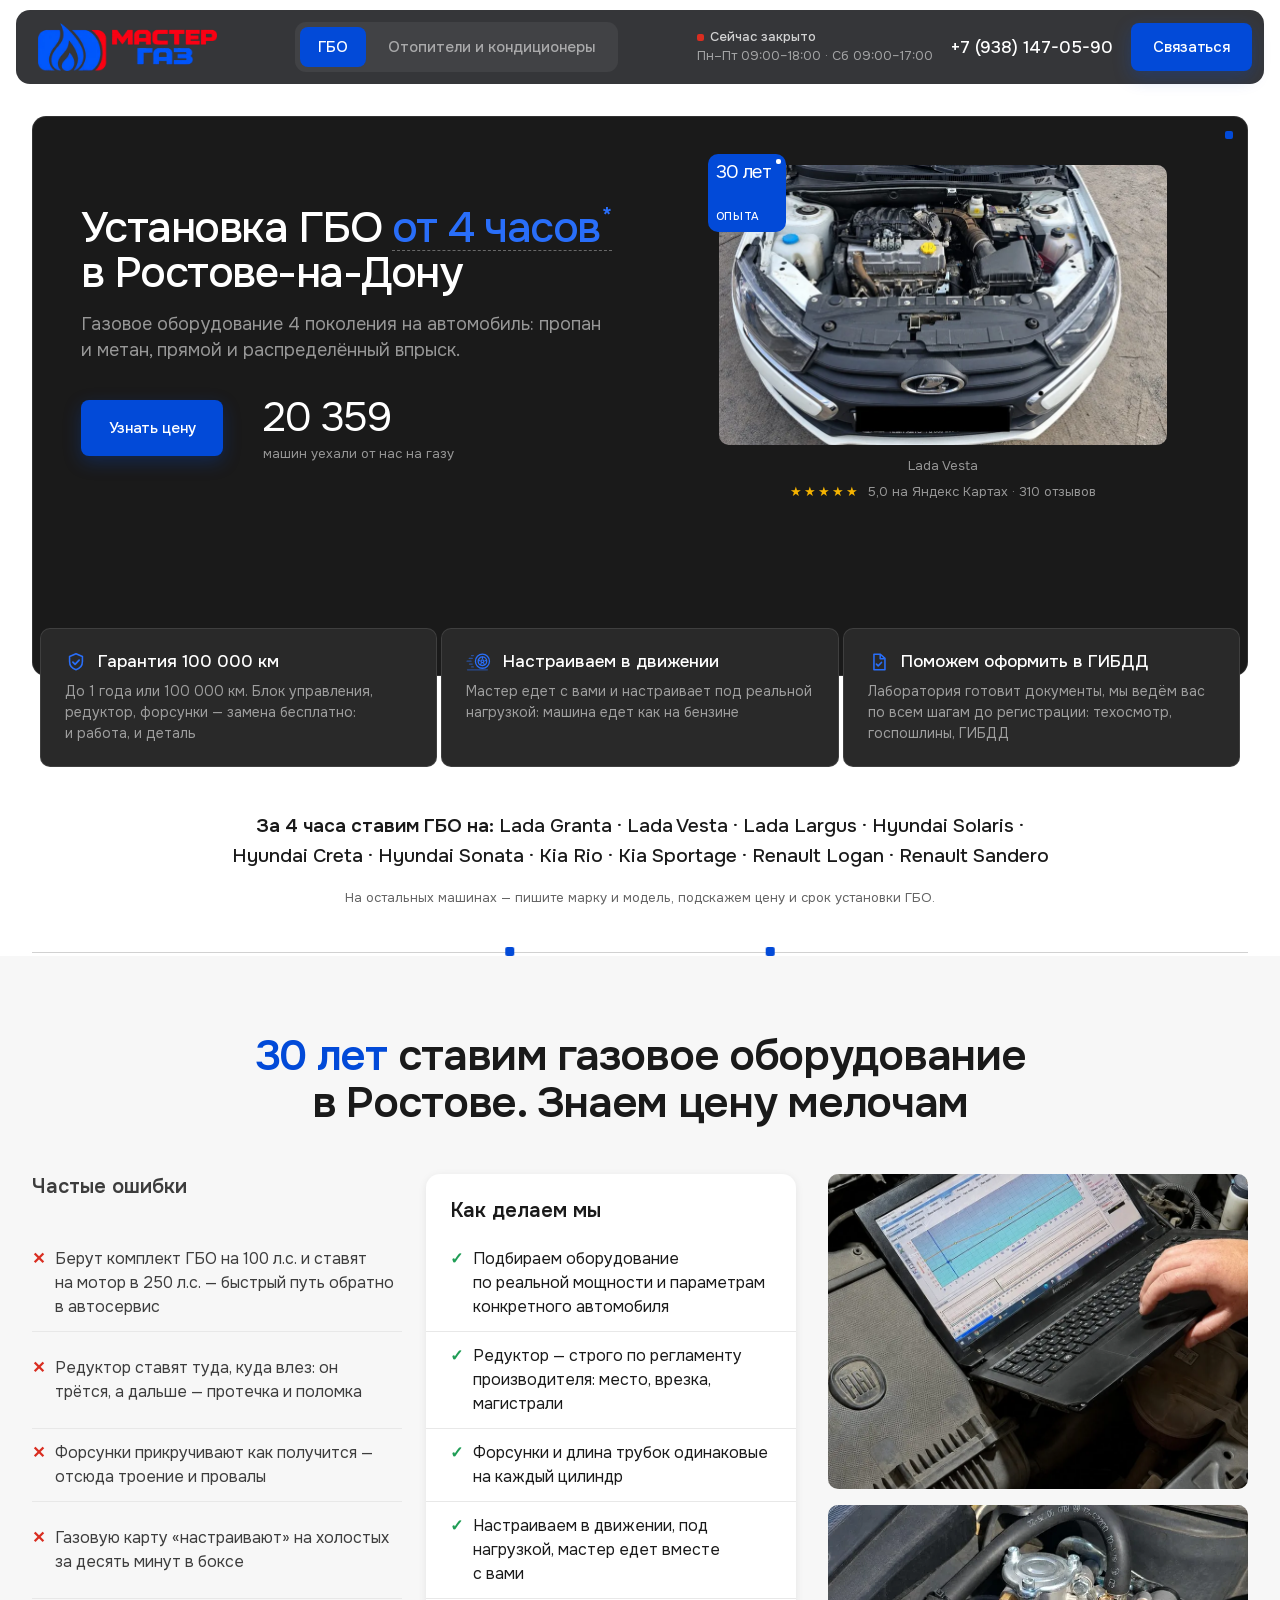
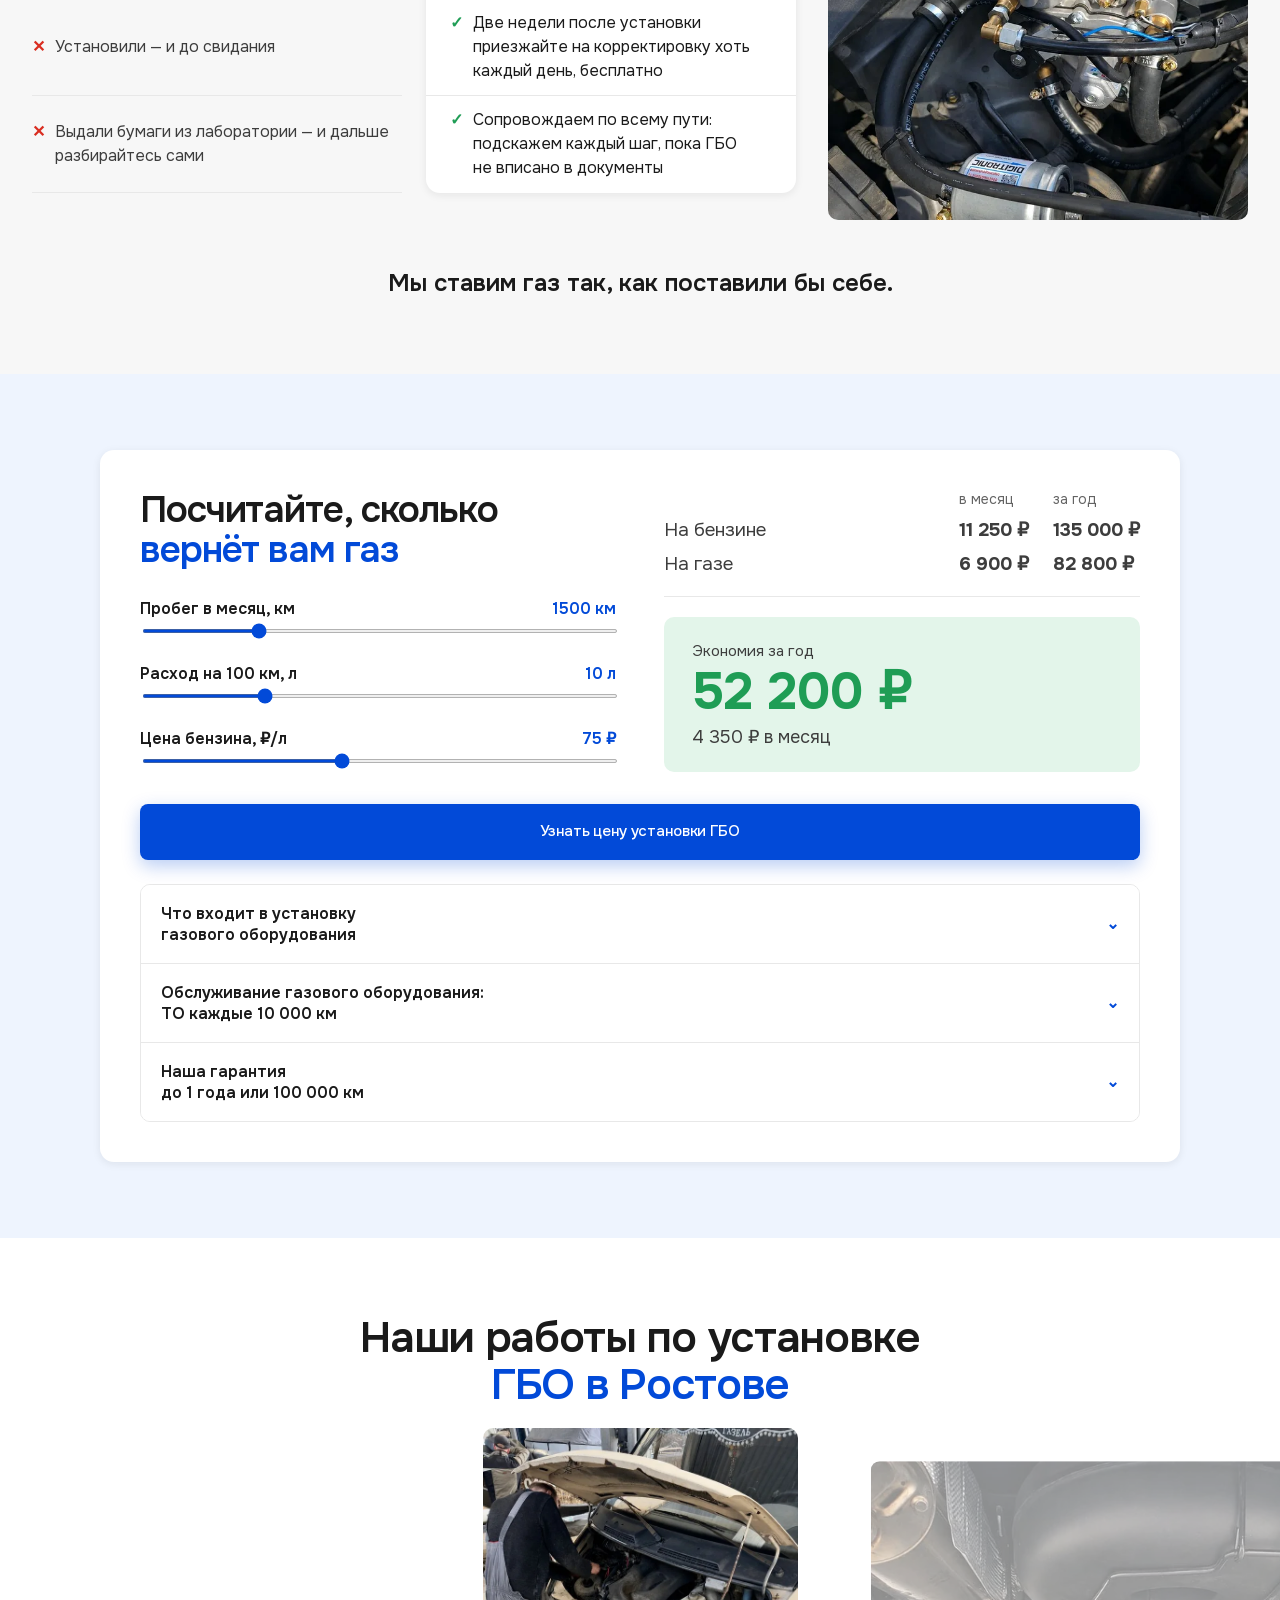
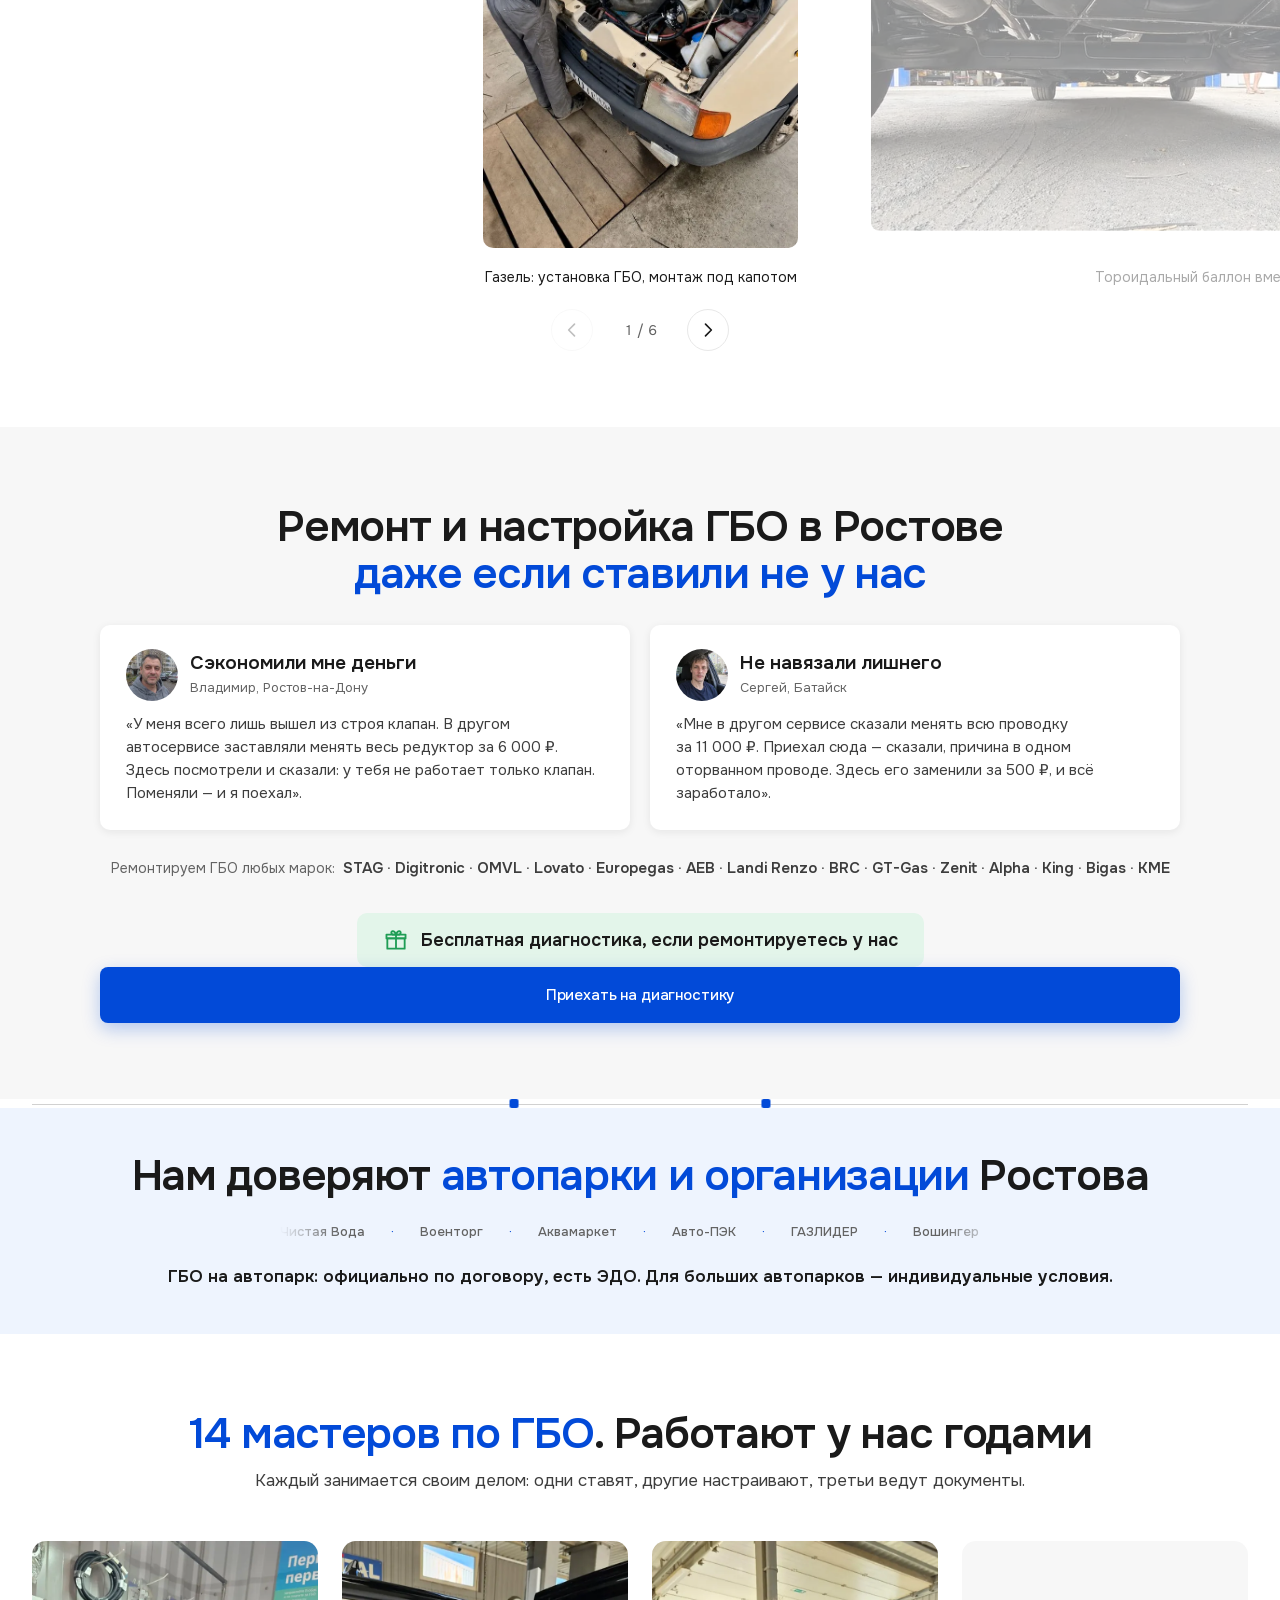
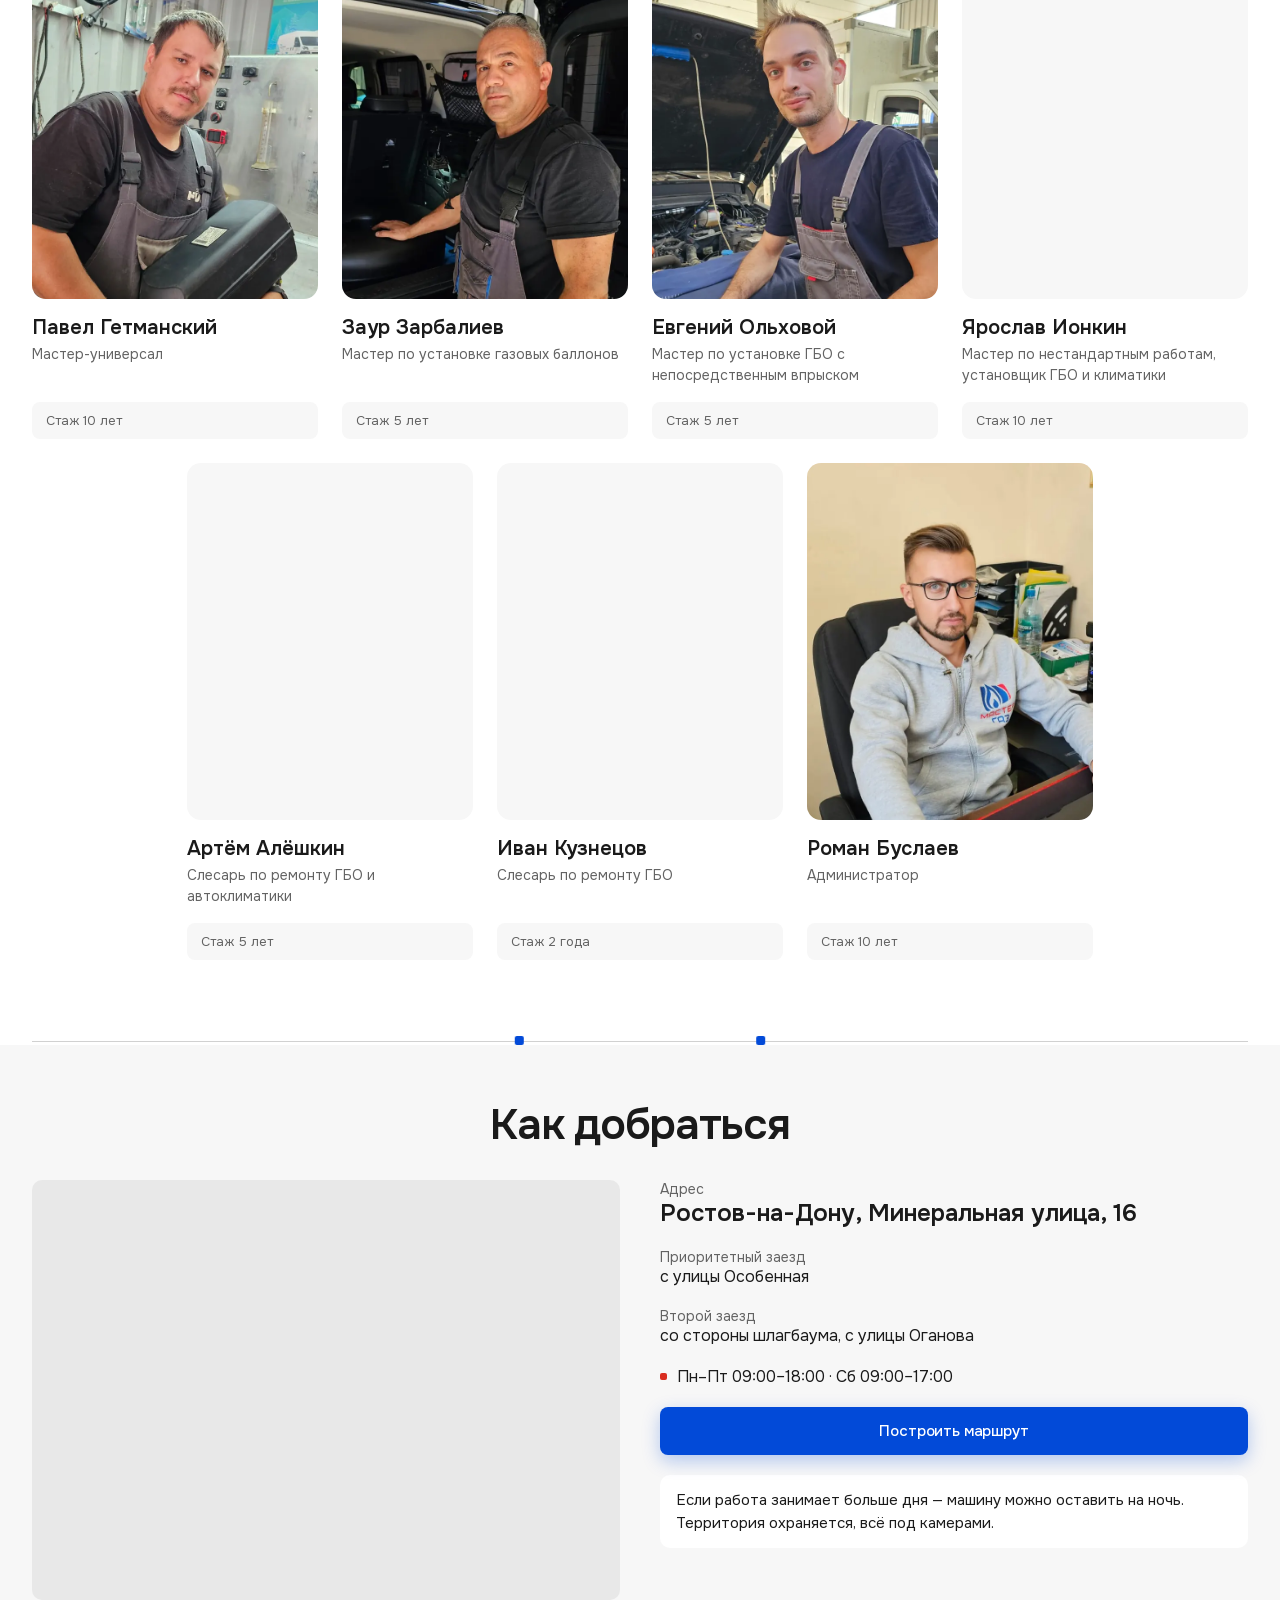
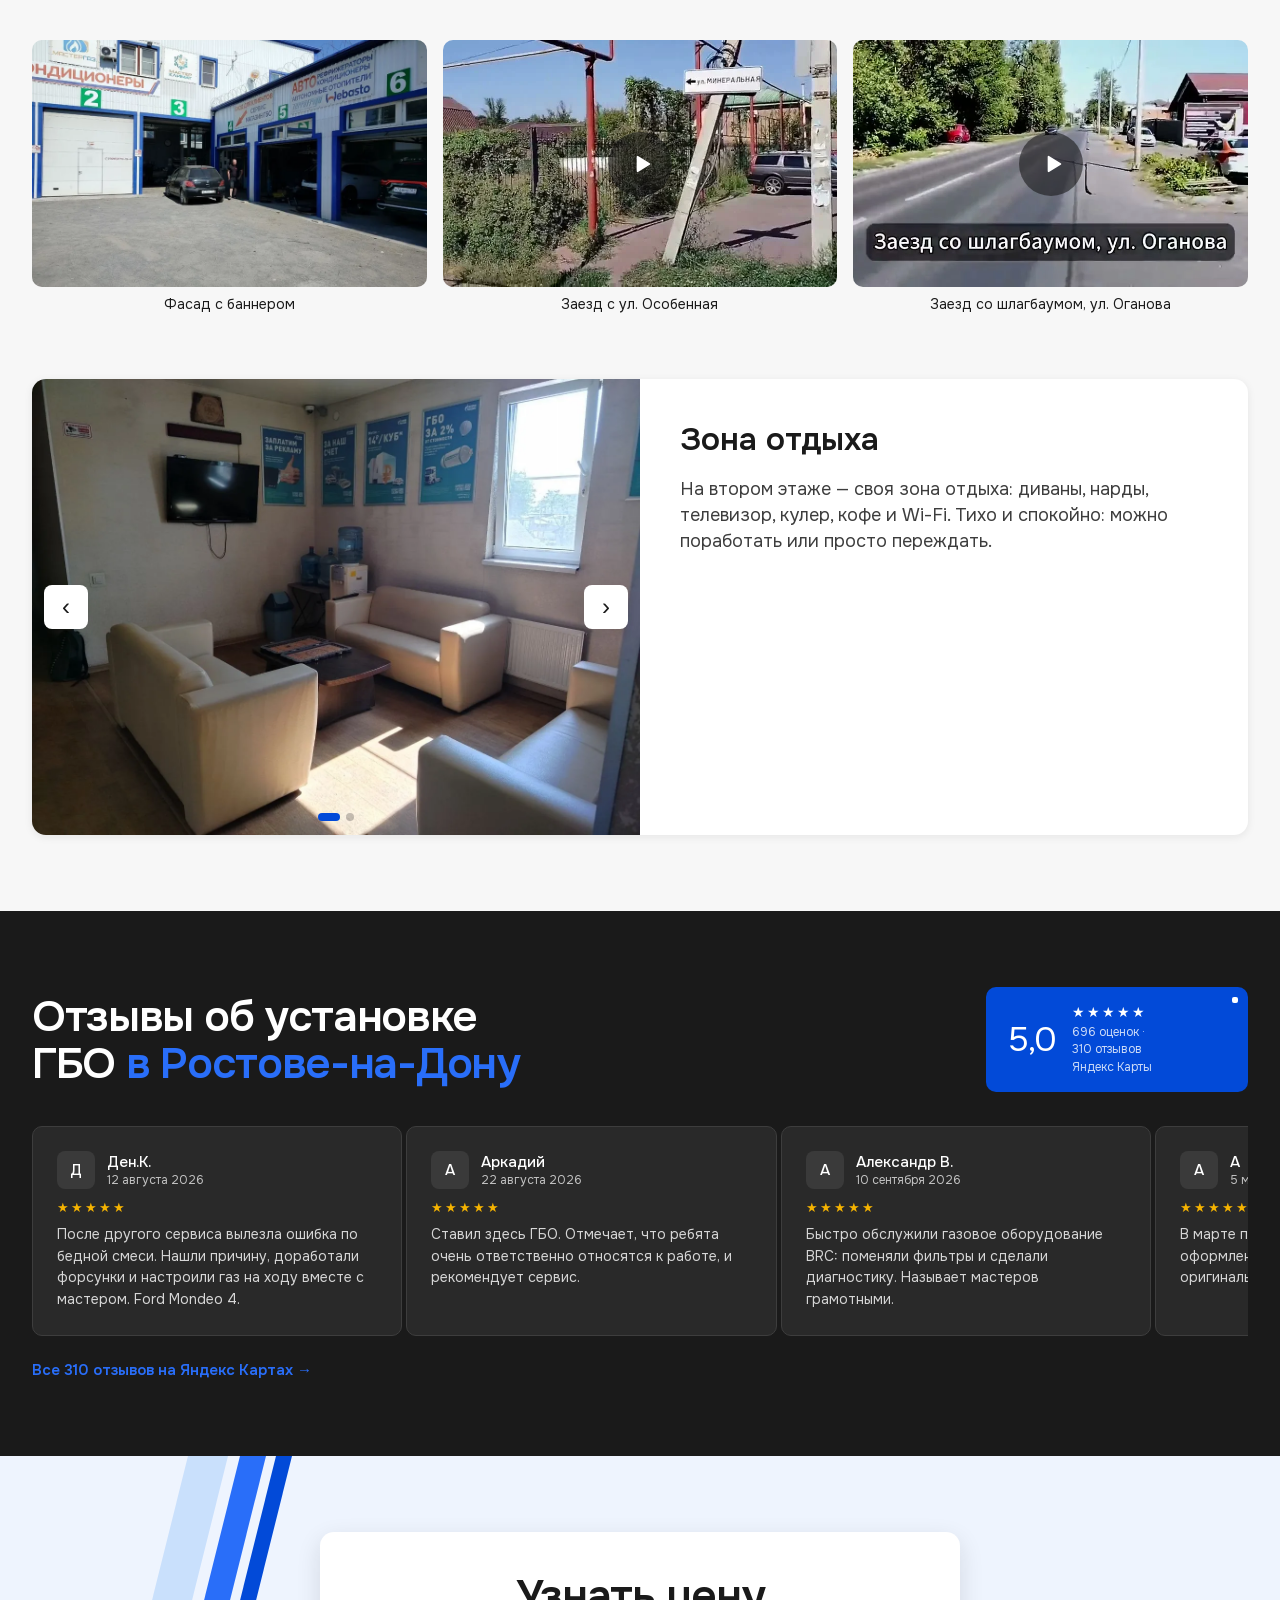
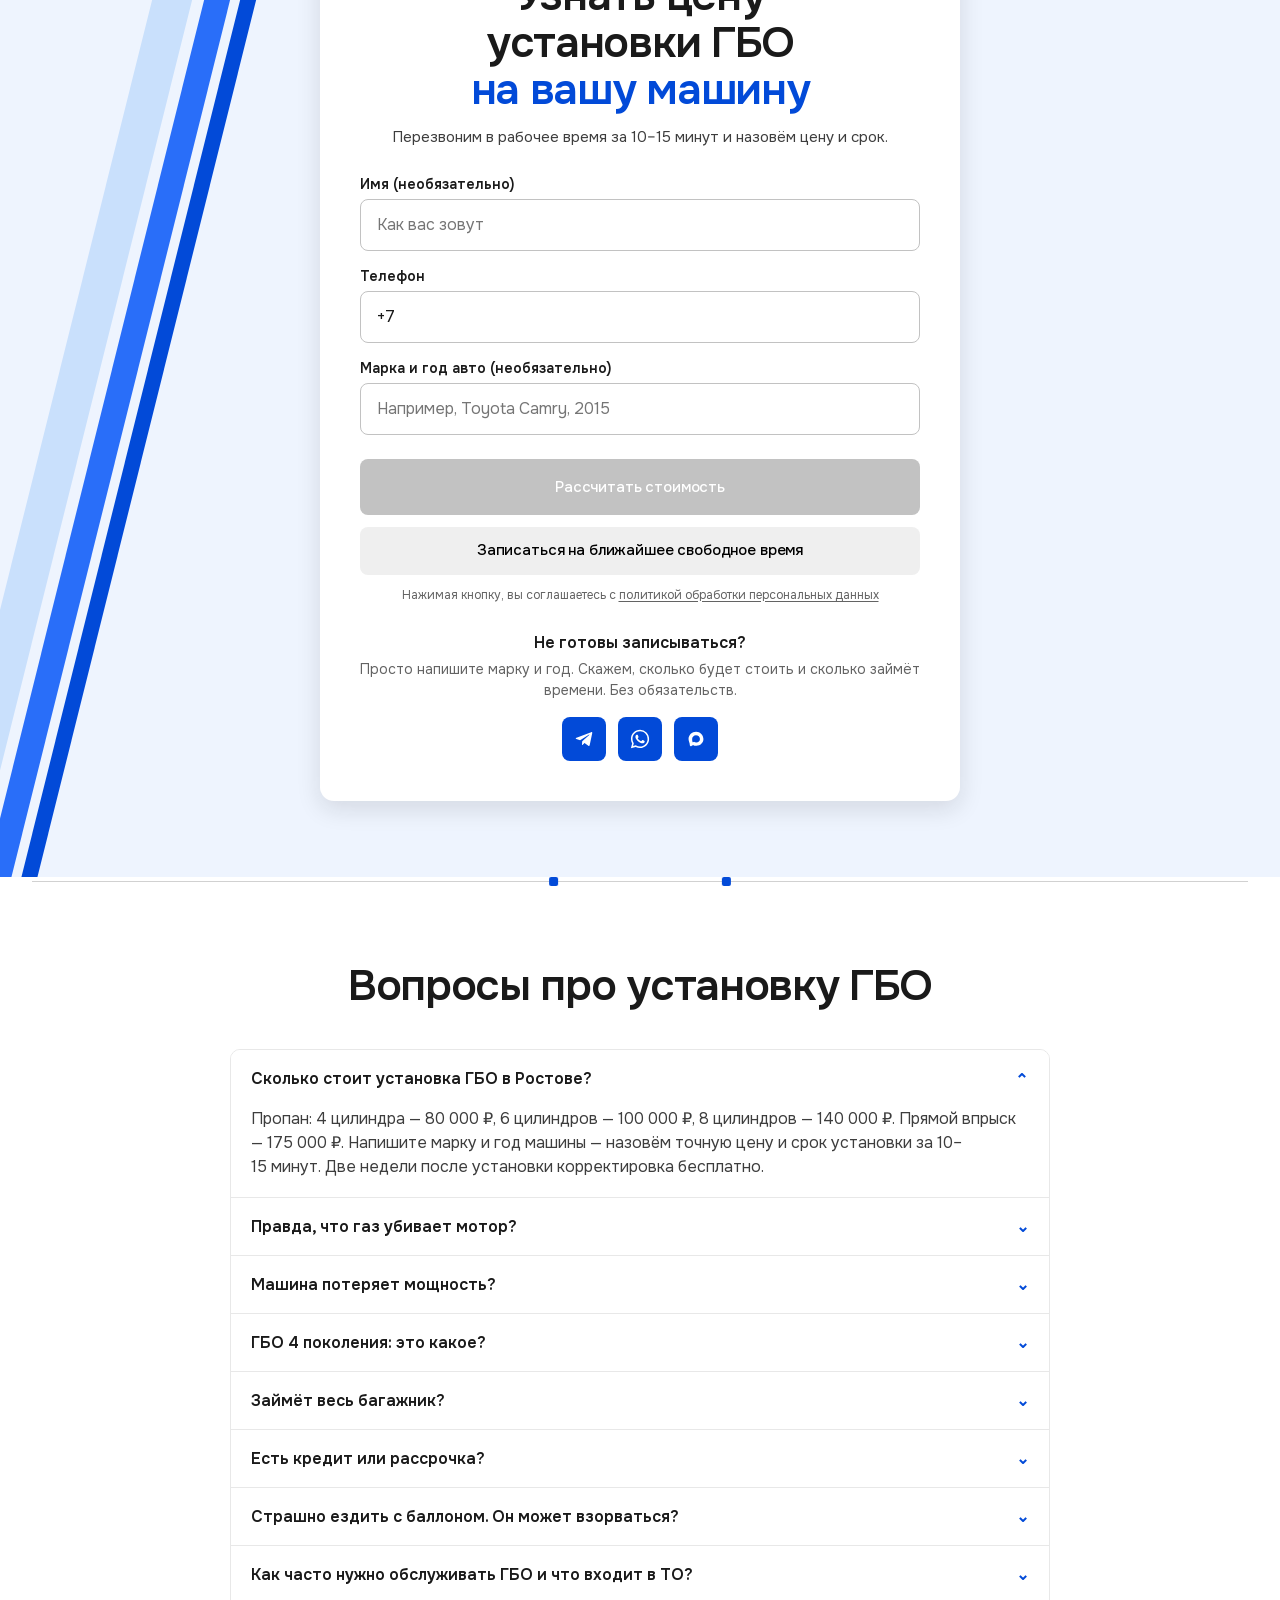
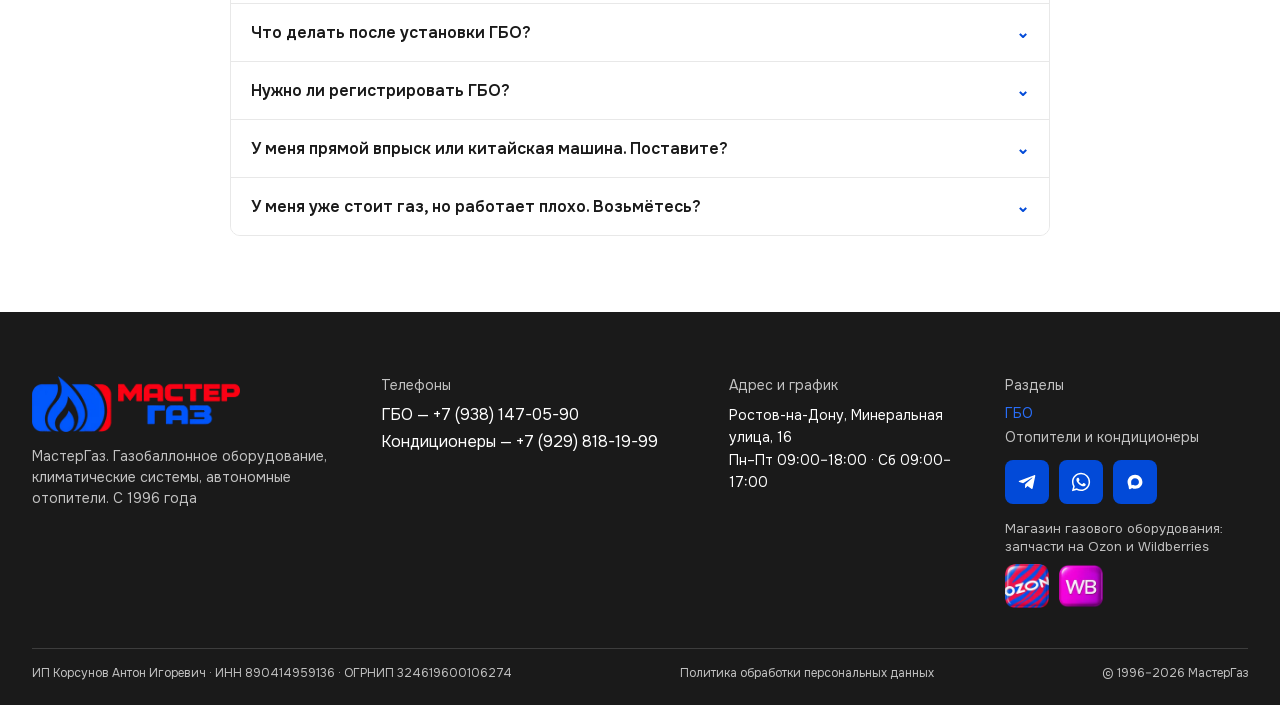
==== index.html @ 2f07c291 "Версия 42: фото семи мастеров с именами и стажем, WhatsApp отопителей на номер 929, политика персона" ====
<!doctype html>
<html lang="ru">
<head>
<meta charset="utf-8">
<meta name="viewport" content="width=device-width,initial-scale=1">
<title>МастерГаз — Установка ГБО в Ростове-на-Дону</title>
<meta name="description" content="Установка ГБО от 4 часов в Ростове-на-Дону. Гарантия до 1 года или 100 000 км, настройка в движении, 14 мастеров, своя мастерская на Минеральной, 16.">
<!-- Один основной адрес страницы: иначе поисковик видит один текст по разным
     адресам (с www, по http, с /index.html) и делит позиции между ними. -->
<link rel="canonical" href="https://mastergaz.ru/">
<meta property="og:type" content="website">
<meta property="og:locale" content="ru_RU">
<meta property="og:site_name" content="МастерГаз">
<meta property="og:url" content="https://mastergaz.ru/">
<meta property="og:title" content="Установка ГБО в Ростове-на-Дону — МастерГаз">
<meta property="og:description" content="Установка ГБО от 4 часов. Гарантия до 1 года или 100 000 км, настройка газовой карты в движении, 14 мастеров, своя мастерская на Минеральной, 16.">
<meta property="og:image" content="https://mastergaz.ru/img/foto/h4.webp">
<script>document.documentElement.classList.add('dv')</script>
<link rel="preload" href="font/onest-cyrillic.woff2" as="font" type="font/woff2" crossorigin>
<link rel="preload" href="img/foto/h4.webp" as="image" fetchpriority="high">
<link rel="icon" href="favicon.ico?v=42" sizes="any">
<link rel="icon" type="image/png" sizes="32x32" href="favicon-32.png?v=42">
<link rel="icon" type="image/png" sizes="192x192" href="favicon-192.png?v=42">
<link rel="apple-touch-icon" href="apple-touch-icon.png?v=42">
<link rel="stylesheet" href="site.css?v=42">
<!-- Файлы собраны командой sborka/sobrat.js: react.js - Реакт в рабочей сборке,
     osnova.js - дизайн-система и настройки, app.js - блоки страницы из .jsx.
     Порядок менять нельзя: в osnova.js лежат старые копии блоков, их должны
     перезаписать свежие из app.js. После правки .jsx - пересобрать и поднять ?v= -->
<script src="react.js?v=42" defer></script>
<script src="osnova.js?v=42" defer></script>
<script src="app.js?v=42" defer></script>
</head>
<body>
<div id="root"></div>
</body>
</html>
---- site.css ----
/* ---- font/onest.css ---- */
@font-face{font-family:'Onest';font-style:normal;font-weight:400 700;font-display:swap;src:url(font/onest-cyrillic.woff2) format('woff2');unicode-range:U+0301, U+0400-045F, U+0490-0491, U+04B0-04B1, U+2116}
@font-face{font-family:'Onest';font-style:normal;font-weight:400 700;font-display:swap;src:url(font/onest-latin.woff2) format('woff2');unicode-range:U+0000-00FF, U+0131, U+0152-0153, U+02BB-02BC, U+02C6, U+02DA, U+02DC, U+0304, U+0308, U+0329, U+2000-206F, U+20AC, U+2122, U+2191, U+2193, U+2212, U+2215, U+FEFF, U+FFFD}
/* ---- dvizhenie.css ---- */
:root {
  --ease-heavy: cubic-bezier(.65, 0, .35, 1);
  --ease-exhale: cubic-bezier(.19, 1, .22, 1);
  --dv-accent: var(--accent, #1e6ef3);
}
.dv [data-reveal]:not(.is-in) { visibility: hidden; }
.dv-w { display: inline-block; }
.dv [data-stagger]:not(.is-in) > * { opacity: 0; }
.dv-reel {
  display: inline-block;
  overflow: hidden;
  vertical-align: top;
  text-align: center;
}
.dv-reel__col { display: flex; flex-direction: column; align-items: center; }
.dv-reel__col > span { display: block; }
.dv-scramble { white-space: nowrap; }
.dv-scramble > span { display: inline-block; text-align: center; }
[data-divider] {
  --size: 9px;
  position: relative;
  display: flex;
  justify-content: space-between;
  align-items: center;
  height: var(--size);
}
[data-divider]::before {
  content: "";
  position: absolute;
  left: 0;
  right: 0;
  top: 50%;
  height: 1px;
  background: currentColor;
  opacity: .2;
}
[data-divider] > i {
  position: relative;
  width: var(--size);
  height: var(--size);
  background: var(--dv-accent);
  will-change: transform;
}
/* ---- tokens/fonts.css ---- */
/* ---- tokens/colors.css ---- */
:root{
--color-primary:#024ad8;--color-primary-bright:#296ef9;--color-primary-deep:#0e3191;--color-primary-soft:#c9e0fc;--color-primary-mist:#eef4fe;--color-on-primary:#ffffff;
--color-ink:#1a1a1a;--color-ink-soft:#292929;--color-on-ink:#ffffff;
--color-canvas:#ffffff;--color-cloud:#f7f7f7;--color-fog:#e8e8e8;--color-steel:#c2c2c2;--color-graphite:#636363;--color-charcoal:#3d3d3d;--color-hairline:#e8e8e8;
--color-success:#1f9d55;--color-success-soft:#e3f5ea;
--color-danger:#d92d20;--color-danger-soft:#fdecea;
--text-heading:var(--color-ink);--text-body:var(--color-charcoal);--text-muted:var(--color-graphite);--text-on-dark:var(--color-on-ink);--text-on-dark-muted:var(--color-steel);
--surface-page:var(--color-canvas);--surface-section-alt:var(--color-cloud);--surface-section-tint:var(--color-primary-mist);--surface-dark:var(--color-ink);--surface-dark-card:var(--color-ink-soft);--surface-card:var(--color-canvas);--border-default:var(--color-hairline);--border-input:var(--color-steel);
}
/* ---- tokens/typography.css ---- */
:root{
--font-family:'Onest','Helvetica Neue',Arial,sans-serif;
--display-xxl-size:64px;--display-xxl-weight:600;--display-xxl-lh:1.05;
--display-xl-size:48px;--display-xl-weight:600;--display-xl-lh:1.08;
--display-md-size:32px;--display-md-weight:600;--display-md-lh:1.1;
--display-sm-size:24px;--display-sm-weight:600;--display-sm-lh:1.2;
--display-xs-size:20px;--display-xs-weight:600;--display-xs-lh:1.2;
--number-xl-size:56px;--number-xl-weight:700;--number-xl-lh:1.0;
--body-lg-size:18px;--body-lg-weight:400;--body-lg-lh:1.45;
--body-md-size:16px;--body-md-weight:400;--body-md-lh:1.5;
--body-emphasis-size:16px;--body-emphasis-weight:600;--body-emphasis-lh:1.5;
--caption-md-size:14px;--caption-md-weight:400;--caption-md-lh:1.5;
--caption-sm-size:12px;--caption-sm-weight:400;--caption-sm-lh:1.4;
--button-md-size:15px;--button-md-weight:500;--button-md-lh:1.4;--button-md-spacing:-0.01em;--button-md-transform:none;
}
/* ---- tokens/spacing.css ---- */
:root{--space-xs:8px;--space-md:16px;--space-xl:24px;--space-xxl:32px;--space-section:96px;--space-section-mobile:56px;--content-max:1280px;--faq-max:820px;}
/* ---- tokens/radius.css ---- */
:root{--radius-md:8px;--radius-lg:10px;--radius-xl:14px;--radius-pill:9999px;}
/* ---- tokens/shadow.css ---- */
:root{--shadow-soft:0 2px 8px rgba(26,26,26,0.08);--shadow-modal:0 8px 24px rgba(26,26,26,0.12);}
/* ---- tokens/motion.css ---- */
:root{
--ease-out:cubic-bezier(0.23,1,0.32,1);
--ease-in-out:cubic-bezier(0.77,0,0.175,1);
--ease-drawer:cubic-bezier(0.32,0.72,0,1);
--dur-press:160ms;
--dur-tooltip:150ms;
--dur-dropdown:200ms;
--dur-modal:260ms;
}
/* ---- tokens/base.css ---- */
*{box-sizing:border-box;}
body{margin:0;font-family:var(--font-family);background:var(--surface-page);color:var(--text-body);}
a{color:var(--color-primary);text-decoration:none;}
a:hover{color:var(--color-primary-deep);}
@media (prefers-reduced-motion:reduce){*,*::before,*::after{animation-duration:.01ms!important;animation-iteration-count:1!important;transition-duration:.01ms!important;scroll-behavior:auto!important}}
/* ---- landing.css ---- */
:root{--accent:var(--color-primary)}
@keyframes statusPing{0%{transform:scale(1);opacity:.55}80%,100%{transform:scale(2.6);opacity:0}}
html,body{overflow-x:clip}
.nowrap{white-space:nowrap}
.btn-cta{box-shadow:0 6px 18px rgba(2,74,216,.28)}
.btn-cta:focus-visible{outline:2px solid var(--color-primary-bright);outline-offset:3px}
.btn-sharp button{border-radius:4px!important}
.dv-row{max-width:1280px;margin:0 auto;padding:0 32px;color:var(--color-ink)}
[data-divider]>i{border-radius:2px}
.wrap{max-width:1280px;margin:0 auto;padding-inline:32px;box-sizing:border-box}
.header{position:sticky;top:0;z-index:40;padding:10px 16px 0;font-family:var(--font-family);transition:transform .38s var(--ease-out)}
.header__in{display:flex;align-items:center;gap:24px;padding:12px 12px 12px 22px;border-radius:14px;
  background:rgba(20,22,25,.86);-webkit-backdrop-filter:blur(14px);backdrop-filter:blur(14px)}
.logo{display:block;line-height:0;flex-shrink:0}
.logo img{height:48px;width:auto;display:block}
.tabs{display:flex;gap:4px;background:rgba(255,255,255,.06);border-radius:11px;padding:5px;margin-inline:auto}
.tabs a{padding:10px 18px;border-radius:8px;font-size:15px;font-weight:500;color:rgba(255,255,255,.55);white-space:nowrap;text-decoration:none;
  transition:background-color .3s var(--ease-out),color .3s}
.tabs a.is-active{background:var(--color-primary);color:#fff}
.header__right{display:flex;align-items:center;gap:18px}
.hours{font-size:13px;line-height:1.45;color:rgba(255,255,255,.55);white-space:nowrap}
.hours b{display:flex;align-items:center;gap:6px;font-weight:500;color:rgba(255,255,255,.78)}
.header__phone{font-size:17px;font-weight:500;color:#fff;white-space:nowrap;text-decoration:none;transition:color .2s}
.status-dot{position:relative;display:inline-block;width:7px;height:7px;border-radius:2px;flex-shrink:0;background:var(--color-danger)}
.status-dot.is-open{background:var(--color-success)}
.status-dot.is-open::after{content:'';position:absolute;inset:0;border-radius:2px;background:var(--color-success);animation:statusPing 2.2s var(--ease-out) infinite}
.hero{padding:32px 0 0;font-family:var(--font-family);background:#fff}
.hero__card{position:relative;overflow:hidden;background:var(--color-ink);border:1px solid rgba(255,255,255,.1);border-radius:14px;min-height:560px}
.hero__card::before{content:"";position:absolute;top:14px;right:14px;width:8px;height:8px;border-radius:2px;background:var(--color-primary);z-index:3}
.hero__grid{position:relative;z-index:2;display:grid;grid-template-columns:minmax(0,1.2fr) minmax(240px,.9fr);gap:40px;align-items:center;padding:48px 80px 88px 48px}
.hero-h1{font-size:clamp(30px,3.4vw,54px);font-weight:500;line-height:1.02;letter-spacing:-.035em;color:#fff;margin:0 0 16px;text-wrap:balance}
.hero-h1 em{font-style:normal;color:var(--color-primary-bright)}
.hero__sub{font-size:18px;line-height:1.45;color:rgba(255,255,255,.55);margin:0 0 32px;max-width:46ch;text-wrap:pretty}
.hero__row{display:flex;flex-wrap:wrap;align-items:center;gap:40px}
.counter b{font-size:clamp(34px,3.2vw,52px);font-weight:400;color:#fff;letter-spacing:-.03em;line-height:1.1}
.counter i{display:block;font-style:normal;font-size:13px;color:rgba(255,255,255,.55);margin-top:4px}
.hero__photo{position:relative}
.hero-photos__frame{position:relative;aspect-ratio:16/10;border-radius:10px;overflow:hidden;background:var(--color-ink-soft)}
.hero-photos__shot{position:absolute;inset:0;width:100%;height:100%;object-fit:cover;
  opacity:0;transform:scale(1.05);
  transition:opacity .55s ease,transform .9s cubic-bezier(.22,.61,.36,1)}
.hero-photos__shot.is-active{opacity:1;transform:scale(1)}
.hero__cap{font-size:13px;color:rgba(255,255,255,.55);margin-top:12px;text-align:center;min-height:18px;line-height:1.4}
.hero__rate{margin:8px 0 0;font-size:13px;line-height:1.4;color:rgba(255,255,255,.55);text-align:center}
.hero__stars{color:#f5b301;letter-spacing:2px;margin-right:8px}
h2{font-size:clamp(30px,3.4vw,48px);line-height:1.08;letter-spacing:-.03em;text-wrap:balance}
.sticker{position:absolute;z-index:3;top:-11px;left:-11px;width:78px;height:78px;border-radius:10px;box-sizing:border-box;
  background:var(--color-primary);color:#fff;display:flex;flex-direction:column;justify-content:space-between;
  align-items:flex-start;padding:8px}
.sticker::after{content:"";position:absolute;top:5px;right:5px;width:5px;height:5px;border-radius:2px;background:#fff}
.sticker b{font-size:19px;font-weight:400;letter-spacing:-.03em;line-height:1.1;white-space:nowrap}
.sticker>span{font:500 11px/1.25 var(--font-family);letter-spacing:.06em;text-transform:uppercase}
.hero-star{background:none;border:0;padding:0;font:inherit;letter-spacing:inherit;color:inherit;cursor:pointer;white-space:nowrap;
  border-bottom:1px dashed rgba(255,255,255,.35)}
.dv [data-reveal]:not(.is-in) .hero-star{border-bottom-color:transparent}
.dv [data-reveal].is-in .hero-star{transition:border-bottom-color .4s 1s}
.hero-star:hover{border-bottom-color:var(--color-primary-bright)}
.hero-star__mark{color:var(--color-primary-bright);font-size:.6em;vertical-align:super;margin-left:2px}
.hooks{position:relative;z-index:3;margin-top:-48px;display:grid;grid-template-columns:repeat(3,1fr);gap:4px;padding-inline:8px}
.hook{background:var(--color-ink-soft);border:1px solid rgba(255,255,255,.1);border-radius:10px;padding:22px 24px}
.hook__t{display:flex;align-items:center;gap:11px;font-size:17px;font-weight:500;color:#fff;line-height:1.25;margin-bottom:8px;text-wrap:balance}
.hook-ico{width:22px;height:22px;flex:0 0 22px;color:var(--color-primary-bright)}
.hook-ico--wide{width:26px;flex-basis:26px}
.hook p{margin:0;font-size:14px;line-height:1.5;color:rgba(255,255,255,.55)}
.fit{margin:34px auto 0;text-align:center;font-size:clamp(16px,1.6vw,19px);line-height:1.6;color:var(--color-ink);font-weight:500;text-wrap:balance}
.fit b{font-weight:600}
.cars-line{padding:10px 12px;border-radius:10px;transition:background-color .4s ease,box-shadow .4s ease}
.cars-line.is-flash{background:var(--color-primary-mist);box-shadow:0 0 0 2px var(--color-primary-soft)}
.cars-line__note{margin:6px 0 40px;text-align:center;font-size:13px;color:var(--color-graphite);line-height:1.5}
@media (max-width:860px){.cars-extra{display:none}}
@media (prefers-reduced-motion:reduce){.hero-photos__shot{transition:none;transform:none}}
@media (max-width:1200px){.hours{display:none}}
@media (max-width:980px){
  .header__in{flex-wrap:wrap;row-gap:10px}
  .tabs{order:3;width:100%;margin-inline:0;justify-content:center}
  .header__right{margin-left:auto}
  .hero__grid{grid-template-columns:1fr}
  .hooks{grid-template-columns:1fr 1fr}
}
@media (max-width:760px){
  .wrap{padding-inline:16px}
  .hero{padding-top:16px}
  .hero__card{min-height:0}
  .hero__grid{padding:26px 22px 66px;gap:26px}
  .hero-h1{font-size:clamp(22px,calc(9.4vw - 7.4px),30px)}
  .hero__sub{font-size:15px;margin-bottom:24px}
  .hero__row{gap:22px}
  .sticker{width:62px;height:62px;top:-9px;left:-9px;padding:6px}
  .sticker b{font-size:15px}
  .hooks{margin-top:-32px;grid-template-columns:1fr}
  .hook__t{font-size:16px}
  .header{padding:6px 8px 0}
  .header__in{flex-wrap:wrap;gap:6px 12px;padding:8px 8px 8px 14px;border-radius:10px}
  .logo img{height:36px}
  .header__phone{font-size:15px}
  .hours,.header__right .btn-cta{display:none}
  .tabs{order:3;width:100%;margin-inline:0;justify-content:center;padding:3px;border-radius:9px}
  .tabs a{padding:8px 12px;font-size:13px}
  .header__right{margin-left:auto}
}
.messenger-btn{width:44px;height:44px;border-radius:8px;background:var(--color-primary);display:flex;align-items:center;justify-content:center;color:#fff;text-decoration:none;transition:transform var(--dur-press) var(--ease-out),box-shadow .25s}
.messenger-btn:hover{color:#fff}
.messenger-btn:active{transform:scale(.94)}
.messenger-btn svg{width:22px;height:22px;display:block}
.errors-photos{position:sticky;top:96px;display:grid;grid-template-columns:1fr;gap:16px}
.photo-ph{box-sizing:border-box;aspect-ratio:4 / 3;border-radius:10px;background:var(--color-fog);border:1px dashed var(--color-steel);display:flex;flex-direction:column;align-items:center;justify-content:center;gap:6px;color:var(--color-graphite);text-align:center;padding:12px;font-size:13px}
.photo-ph b{font-size:15px;font-weight:600}
.smooth-acc{border:1px solid var(--border-default);border-radius:var(--radius-lg);overflow:hidden;background:var(--color-canvas)}
.smooth-acc__item+.smooth-acc__item{border-top:1px solid var(--border-default)}
.smooth-acc__head{width:100%;display:flex;justify-content:space-between;align-items:center;gap:16px;text-wrap:balance;background:var(--color-canvas);border:none;cursor:pointer;padding:18px 20px;font-family:var(--font-family);font-size:var(--body-emphasis-size);font-weight:var(--body-emphasis-weight);color:var(--text-heading);text-align:left}
.smooth-acc__icon{color:var(--color-primary);display:inline-block;flex-shrink:0;transition:transform .45s cubic-bezier(.4,0,.2,1)}
.smooth-acc__item.is-open .smooth-acc__icon{transform:rotate(180deg)}
.smooth-acc__panel{display:grid;grid-template-rows:0fr;transition:grid-template-rows .45s cubic-bezier(.4,0,.2,1)}
.smooth-acc__item.is-open .smooth-acc__panel{grid-template-rows:1fr}
.smooth-acc__inner{overflow:hidden;min-height:0}
.smooth-acc__body{padding:0 20px 18px;font-size:var(--body-md-size);line-height:var(--body-md-lh);color:var(--text-body);opacity:0;transform:translateY(-6px);transition:opacity .3s ease,transform .45s cubic-bezier(.4,0,.2,1)}
.smooth-acc__item.is-open .smooth-acc__body{opacity:1;transform:none;transition-delay:.08s}
.snap-track{scrollbar-width:none;-webkit-overflow-scrolling:touch;overscroll-behavior-x:contain}
.snap-track::-webkit-scrollbar{display:none}
.snap-track.is-dragging{scroll-snap-type:none!important;cursor:grabbing!important}
.snap-track.is-dragging *{pointer-events:none}
.team-grid{display:flex;flex-wrap:wrap;justify-content:center;gap:24px}
.team-card{display:flex;flex-direction:column;flex:0 1 calc(25% - 18px)}
.team-photo{position:relative;border-radius:14px;overflow:hidden;background:var(--color-cloud)}
.team-face{display:block;width:100%;height:auto}
.team-cert{position:absolute;right:5px;bottom:5px;width:34%;height:auto;display:block;border-radius:6px;
  box-shadow:0 6px 18px rgba(0,0,0,.22);background:#fff;padding:3px;box-sizing:border-box}
.team-cert--wide{width:46%}
.dock{position:relative;--dock-h:420px;--dock-w:170px;display:flex;gap:24px;margin-top:8px;padding:20px calc(50% - var(--dock-w) / 2) 12px;overflow-x:auto;scrollbar-width:none;overscroll-behavior-x:contain;scroll-snap-type:x mandatory;cursor:grab;user-select:none;-webkit-user-select:none}
.dock::-webkit-scrollbar{display:none}
.dock.is-dragging{scroll-snap-type:none;cursor:grabbing}
.dock.is-dragging *{pointer-events:none}
.dock__item{flex:0 0 auto;max-width:calc(100vw - 48px);scroll-snap-align:center;scroll-snap-stop:always;cursor:pointer;margin:0}
.dock__card{height:var(--dock-h);display:flex;justify-content:center;align-items:center;gap:8px;opacity:.45;transform:scale(.88);transition:opacity .45s cubic-bezier(.22,.61,.36,1),transform .45s cubic-bezier(.22,.61,.36,1)}
.dock__item.is-active .dock__card{opacity:1;transform:translateY(-8px) scale(1)}
.dock__card img{display:block;height:100%;width:auto;max-width:100%;object-fit:contain;border-radius:10px;pointer-events:none}
.dock__cap{display:block;margin:12px auto 0;max-width:340px;font-size:14px;line-height:1.35;color:var(--color-graphite);text-align:center;opacity:.55;transition:opacity .45s,color .45s}
.dock__item.is-active .dock__cap{opacity:1;color:var(--color-ink)}
@media (max-width:760px){.dock{--dock-h:300px;--dock-w:120px;gap:14px}.dock__cap{font-size:12px;max-width:260px}}
.works-head{max-width:1280px;margin:0 auto;padding:0 32px}
.works-head h2{margin:0;font-weight:600;text-align:center;color:var(--color-ink)}
h2 .l1,h2 em{display:block;text-wrap:balance}
h2 em{font-style:normal;color:var(--color-primary)}
@media (max-width:760px){.works-head{padding:0}}
.dock-nav{display:flex;align-items:center;justify-content:center;gap:16px;margin-top:10px}
.dock-nav__b{width:42px;height:42px;padding:0;border:1px solid var(--color-hairline);border-radius:50%;background:#fff;color:var(--color-ink);display:flex;align-items:center;justify-content:center;cursor:pointer;transition:border-color .25s,color .25s,box-shadow .25s,opacity .25s}
.dock-nav__b svg{width:20px;height:20px}
.dock-nav__b--next svg{transform:scaleX(-1)}
.dock-nav__b:disabled{opacity:.28;cursor:default}
@media (hover:hover){.dock-nav__b:hover:not(:disabled){border-color:var(--color-primary);color:var(--color-primary);box-shadow:0 0 0 4px var(--color-primary-mist)}}
.dock-nav__n{min-width:62px;text-align:center;font-size:14px;color:var(--color-graphite);font-variant-numeric:tabular-nums}
@media (max-width:760px){.dock-nav{gap:14px;margin-top:8px}.dock-nav__b{width:38px;height:38px}.dock-nav__n{font-size:13px;min-width:56px}}
@media (prefers-reduced-motion:reduce){.dock__card{transition:none}}
.rev-head{display:flex;justify-content:space-between;align-items:center;gap:26px;margin-bottom:30px}
.rate{position:relative;display:flex;align-items:center;gap:16px;background:var(--color-primary);border-radius:10px;padding:16px 34px 16px 22px;color:#fff;text-decoration:none;
  transition:background-color .25s,box-shadow .25s,transform var(--dur-press) var(--ease-out)}
.rate::after{content:"";position:absolute;top:10px;right:10px;width:6px;height:6px;border-radius:2px;background:#fff}
.rate b{font-size:34px;font-weight:400;color:#fff;line-height:1.1;letter-spacing:-.03em}
.rate .stars{display:block;color:#fff;font-size:14px;letter-spacing:2px}
.rate small{display:block;font-size:12px;line-height:1.45;color:rgba(255,255,255,.8);margin-top:3px}
.rev-grid{display:flex;gap:4px;overflow-x:auto;scroll-snap-type:x proximity;cursor:grab;user-select:none;padding:4px 0}
.rev{flex:0 0 calc((100% - 12px) / 3.25);box-sizing:border-box;scroll-snap-align:start;display:flex;flex-direction:column;
  background:var(--color-ink-soft);border:1px solid #3d3d3d;border-radius:10px;padding:24px;color:#fff;text-decoration:none;
  transition:border-color .25s,background-color .25s,box-shadow .25s,transform var(--dur-press) var(--ease-out)}
.rev__top{display:flex;align-items:center;gap:12px;margin-bottom:10px}
.rev__av{width:38px;height:38px;flex:0 0 38px;border-radius:8px;background:rgba(255,255,255,.08);color:#fff;display:flex;align-items:center;justify-content:center;font-weight:500;font-size:15px;text-transform:uppercase}
.rev__n{display:block;font-size:15px;font-weight:500;color:#fff}
.rev__d{display:block;font-size:12px;line-height:1.4;color:var(--color-steel)}
.rev__s{color:#f5b301;font-size:13px;letter-spacing:2px;margin-bottom:8px}
.rev__s .off{color:#4a4a4a}
.rev p{margin:0;font-size:14px;line-height:1.55;color:#d6d6d6}
.rev-foot{display:flex;margin-top:20px}
.rev-foot a{color:var(--color-primary-bright);white-space:nowrap;font-size:15px;font-weight:600;text-decoration:none;transition:color .25s}
.rev:active,.rate:active{transform:scale(.985)}
.rev:hover,.rev:focus-visible,.rate:hover,.rate:focus-visible{color:#fff}
@media (hover:none){.certs-track,.rev-grid{scroll-snap-type:x mandatory}}
@media (max-width:980px){.rev-head{flex-direction:column;align-items:flex-start}.rev{flex-basis:calc((100% - 4px) / 2.2)}}
@media (max-width:760px){.rev{flex-basis:86%}.rev-grid{margin:0 -16px;padding:4px 16px;scroll-padding-left:16px}}
.loc-map{position:relative;border-radius:10px;overflow:hidden;min-height:380px;background:var(--color-fog)}
.loc-map iframe{display:block;width:100%;height:100%;min-height:380px;border:0}
.lounge-slider{position:relative;overflow:hidden;min-height:320px;background:var(--color-fog);touch-action:pan-y;user-select:none}
.lounge-slider__track{display:flex;height:100%;transition:transform .55s var(--ease-drawer)}
.lounge-slide{flex:0 0 100%;min-height:320px;display:flex;flex-direction:column;align-items:center;justify-content:center;gap:6px;color:var(--color-graphite);font-size:13px}
.lounge-slide b{font-size:15px;font-weight:600}
.lounge-arrow{position:absolute;top:50%;transform:translateY(-50%);width:44px;height:44px;border-radius:8px;border:none;background:#fff;box-shadow:0 4px 14px rgba(26,26,26,.12);color:var(--color-ink);font-size:24px;line-height:1;cursor:pointer;display:flex;align-items:center;justify-content:center;transition:transform var(--dur-press) var(--ease-out)}
.lounge-arrow:active{transform:translateY(-50%) scale(.94)}
.lounge-arrow--prev{left:12px}
.lounge-arrow--next{right:12px}
.lounge-dots{position:absolute;left:0;right:0;bottom:14px;display:flex;justify-content:center;gap:6px}
.lounge-dot{width:8px;height:8px;padding:0;border:none;border-radius:4px;background:rgba(26,26,26,.25);cursor:pointer;transition:width .3s var(--ease-out),background-color .2s}
.lounge-dot.is-active{width:22px;background:var(--color-primary)}
.booking-section{position:relative;overflow:hidden}
.booking-stripes{position:absolute;top:0;bottom:0;right:calc(50% + 348px);width:130px;pointer-events:none}
.booking-stripe{position:absolute;top:0;bottom:0;transform:skewX(-14deg);transform-origin:top}
.booking-stripe--1{right:0;width:16px;background:var(--color-primary)}
.booking-stripe--2{right:26px;width:26px;background:var(--color-primary-bright)}
.booking-stripe--3{right:64px;width:40px;background:var(--color-primary-soft)}
@media (hover:hover) and (pointer:fine){
.lift{transition:transform var(--dur-dropdown) var(--ease-out),box-shadow var(--dur-dropdown) var(--ease-out)}
.lift:hover{transform:translateY(-3px);box-shadow:0 10px 28px rgba(26,26,26,.12)}
.btn-cta:hover{background:var(--color-primary-bright)!important;box-shadow:0 8px 24px rgba(41,110,249,.45),0 0 44px rgba(41,110,249,.35)}
.btn-quiet:hover{opacity:.82}
.messenger-btn:hover{box-shadow:0 8px 22px rgba(41,110,249,.45),0 0 28px rgba(41,110,249,.3)}
.header__phone:hover{color:var(--color-primary-bright)}
.tabs a:not(.is-active):hover{color:#fff}
.rev:hover{border-color:#f5b400;background:#2e2e2e;box-shadow:0 12px 32px rgba(245,180,0,.1)}
.rate:hover{background:var(--color-primary-bright);box-shadow:0 8px 24px rgba(41,110,249,.45)}
.rev-foot a:hover{color:#fff}
}
@media (hover:none){
.btn-cta{box-shadow:0 8px 24px rgba(41,110,249,.45),0 0 40px rgba(41,110,249,.3)}
}
@media (prefers-reduced-motion:reduce){.status-dot.is-open::after{animation:none}}
@media (max-width:1100px){
.errors-outer{grid-template-columns:1fr!important}
.errors-photos{position:static!important;grid-template-columns:1fr 1fr}
.calc-grid{grid-template-columns:1fr!important;gap:28px!important}
.team-card{flex-basis:calc(50% - 12px)}
.loc-grid,.loc-lounge{grid-template-columns:1fr!important}
.footer-grid{grid-template-columns:1fr 1fr!important}
.fleets-grid{grid-template-columns:repeat(3,1fr)!important}
.booking-stripes{display:none}
}
@media (max-width:720px){
section{padding-left:16px!important;padding-right:16px!important;padding-top:48px!important;padding-bottom:48px!important}
section.hero{padding:16px 0 0!important}
section.fleets-section{padding-top:36px!important;padding-bottom:36px!important}
.loc-section{padding-top:40px!important}
.loc-photos{grid-template-columns:1fr!important}
.team-card{flex-basis:100%}
.fleets-grid{grid-template-columns:repeat(2,1fr)!important;gap:10px!important}
.fleets-grid *{font-size:11px!important;line-height:1.2!important}
.footer-grid{grid-template-columns:1fr!important;gap:24px!important}
.calc-card{padding:20px!important;border-radius:14px!important}
.calc-table{gap:10px 14px!important;font-size:18px!important}
@media (max-width:360px){.calc-table{gap:10px 8px!important;font-size:15px!important}}
.errors-photos{grid-template-columns:1fr}
.errors-table{display:flex!important;flex-direction:column!important}
.errors-bg{display:none!important}
.errors-table>.errow-error:nth-child(2),.errors-table>.errow-solution:nth-child(3){display:none!important}
.errors-table .errow-error,.errors-table .errow-solution{padding:12px 0!important;border-bottom:1px solid var(--color-hairline)!important}
.errors-table .errow-solution{background:#fff;border-radius:8px;padding:12px!important;margin-bottom:8px!important;border-bottom:none!important}
.errors-table .errow-error:first-child,.errors-table .errow-solution:nth-child(2){padding-top:0!important}
.loc-map,.loc-map iframe{min-height:320px}
.lounge-slider,.lounge-slide{min-height:240px}
footer{padding:48px 16px 20px!important}
.dv-row{padding:0 16px}
h3{font-size:18px!important}
}
.submit-morph{display:flex;flex-direction:column;align-items:center}
.submit-morph__btn{position:relative;width:100%;height:var(--h);padding:0 22px;border:none;border-radius:var(--radius-md);background:var(--color-steel);color:#fff;font-family:var(--font-family);font-size:var(--button-md-size);font-weight:var(--button-md-weight);letter-spacing:var(--button-md-spacing);text-transform:var(--button-md-transform);cursor:not-allowed;overflow:hidden;transition:width .5s cubic-bezier(.65,0,.35,1) .1s,padding .5s cubic-bezier(.65,0,.35,1) .1s,border-radius .5s cubic-bezier(.65,0,.35,1) .1s,background-color .3s,box-shadow .3s,transform var(--dur-press) var(--ease-out)}
.submit-morph__btn.is-ready{background:var(--color-primary);cursor:pointer;box-shadow:0 6px 18px rgba(2,74,216,.28)}
.submit-morph__btn.is-ready:active{transform:scale(.97)}
.submit-morph__label{display:block;white-space:nowrap;transition:opacity .15s}
.submit-morph__check{position:absolute;left:50%;top:50%;width:26px;height:26px;margin:-13px 0 0 -13px;opacity:0}
.submit-morph__check path{stroke-dasharray:24;stroke-dashoffset:24}
.submit-morph.is-sent .submit-morph__btn{width:var(--h);padding:0;border-radius:50%;background:var(--color-success);cursor:default;box-shadow:0 8px 24px rgba(31,157,85,.35)}
.submit-morph.is-sent .submit-morph__label{opacity:0}
.submit-morph.is-sent .submit-morph__check{opacity:1;transition:opacity .1s .45s}
.submit-morph.is-sent .submit-morph__check path{stroke-dashoffset:0;transition:stroke-dashoffset .45s .5s cubic-bezier(.65,0,.35,1)}
.submit-morph__note{max-height:0;opacity:0;overflow:hidden;text-align:center;font-size:15px;font-weight:600;line-height:1.4;color:var(--color-ink);transition:max-height .4s .55s,opacity .3s .65s,margin-top .4s .55s}
.submit-morph.is-sent .submit-morph__note{max-height:80px;opacity:1;margin-top:14px}
@media (hover:hover) and (pointer:fine){.submit-morph__btn.is-ready:hover{background:var(--color-primary-bright);box-shadow:0 8px 24px rgba(41,110,249,.45),0 0 44px rgba(41,110,249,.35)}}
@media (hover:none){.submit-morph__btn.is-ready{box-shadow:0 8px 24px rgba(41,110,249,.45),0 0 40px rgba(41,110,249,.3)}}
.loc-map iframe{position:absolute;inset:0;width:100%;height:100%;min-height:0}
.loc-map__fallback{position:absolute;inset:0;display:flex;flex-direction:column;align-items:center;justify-content:center;gap:4px;color:var(--color-ink);text-decoration:none;text-align:center;padding:16px}
.loc-map__fallback b{font-size:18px}
.loc-map__fallback span{font-size:14px;color:var(--color-graphite)}
.loc-map__fallback .loc-map__open{margin-top:8px;color:var(--color-primary);font-weight:600}
.calc-title{font-size:clamp(26px,2.9vw,40px)}
.calc-card{--caption-md-size:16px}
.price-row{display:flex;justify-content:space-between;gap:16px;padding:10px 0;
  font-size:16px;line-height:1.45}
.price-row b{white-space:nowrap;color:var(--color-ink)}
.cases-lead{text-align:center;font-size:clamp(16px,1.6vw,19px);font-weight:600;
  color:var(--color-ink);margin:0 0 20px}
.case-grid{display:grid;grid-template-columns:1fr 1fr;gap:20px;margin:0 0 24px}
@media (max-width:760px){.case-grid{grid-template-columns:1fr}}
.case-card{background:#fff;border-radius:10px;box-shadow:var(--shadow-soft);padding:24px 26px}
.case-card b{display:block;font-size:19px;font-weight:600;color:var(--color-ink);line-height:1.25}
.case-card span{font-size:15px;color:var(--color-charcoal);line-height:1.55;display:block}
.case-card__head{display:flex;align-items:center;gap:12px;margin-bottom:12px}
.case-card__head i{font-style:normal;font-size:13px;color:var(--color-graphite)}
.avatar{width:52px;height:52px;flex:0 0 52px;border-radius:50%}
.avatar--photo{object-fit:cover}
.free-diag{display:flex;align-items:center;justify-content:center;gap:12px;margin:22px auto 0;
  width:fit-content;max-width:100%;background:var(--color-success-soft);border-radius:10px;
  padding:14px 26px;font-size:clamp(15px,1.4vw,18px);font-weight:600;color:var(--color-ink);
  text-align:center;line-height:1.35}
.gift-ico{width:26px;height:26px;flex:0 0 26px;color:var(--color-success)}
.brands-line{text-align:center;margin-bottom:32px;line-height:1.7}
.brands-line__label{font-size:14px;color:var(--color-graphite);margin-right:8px}
.brands-line__list{font-size:15px;font-weight:600;color:var(--color-charcoal)}
.fleet-strip{overflow:hidden;position:relative;padding:6px 0;max-width:720px;margin:0 auto;
  -webkit-mask-image:linear-gradient(90deg,transparent,#000 8%,#000 92%,transparent);
  mask-image:linear-gradient(90deg,transparent,#000 8%,#000 92%,transparent)}
.fleet-track{display:flex;width:max-content;animation:fleet-run 40s linear infinite}
.fleet-strip:hover .fleet-track{animation-play-state:paused}
.fleet-group{display:flex;align-items:center;gap:26px;padding-right:26px}
.fleet-item{display:flex;align-items:center;gap:26px;white-space:nowrap;
  font-size:clamp(13px,1vw,15px);font-weight:500;color:var(--color-graphite)}
.fleet-item::after{content:'·';color:var(--color-primary)}
@keyframes fleet-run{to{transform:translateX(-50%)}}
@media (prefers-reduced-motion:reduce){.fleet-track{animation:none}}
.errors-shot{margin:0;border-radius:10px;overflow:hidden}
.errors-shot img{width:100%;height:100%;object-fit:cover;display:block;aspect-ratio:4/3}
@media (max-width:860px){
  .errors-photos{display:block;padding-bottom:0}
  .errors-final{margin-top:20px!important}
  .errors-shot{position:sticky;aspect-ratio:4/3;margin-bottom:18px;
    transform-origin:top center;box-shadow:0 -18px 34px rgba(0,0,0,.28);
    border:1px solid var(--color-hairline)}
  .errors-shot:nth-child(1){top:86px}
  .errors-shot:nth-child(2){top:100px}
  .errors-shot:nth-child(3){top:114px}
  @supports (animation-timeline: view()){
    .errors-shot{animation:errors-shot-shrink linear both;
      animation-timeline:view();
      animation-range:exit-crossing 0% exit-crossing 100%}
    @keyframes errors-shot-shrink{to{transform:scale(.9)}}
  }
}
@media (prefers-reduced-motion:reduce){
  .errors-shot{animation:none;position:static}
}
.faq-photos{display:grid;grid-template-columns:1fr 1fr;gap:16px}
@media (max-width:700px){.faq-photos{grid-template-columns:1fr}}
.faq-shot{width:100%;height:auto;display:block;border-radius:10px;aspect-ratio:16/10;object-fit:cover}
.footer-contacts{display:grid;grid-template-columns:repeat(3,44px);gap:10px;justify-content:start}
.shop-btn{width:44px;height:44px;border-radius:8px;overflow:hidden;display:block;line-height:0;
  transition:transform var(--dur-press) var(--ease-out),box-shadow .25s}
.shop-btn img{width:100%;height:100%;object-fit:cover;display:block}
.shop-btn:active{transform:scale(.94)}
@media (hover:hover){.shop-btn:hover{box-shadow:0 8px 22px rgba(0,0,0,.45)}}
.loc-map{position:relative;border-radius:10px;overflow:hidden;
  min-height:420px;text-decoration:none;background:var(--color-fog)}
.loc-map iframe{position:absolute;inset:0;width:100%;height:100%;border:0;display:block}
.loc-map__pill{position:absolute;right:12px;bottom:12px;z-index:2;
  background:rgba(255,255,255,.94);color:var(--color-ink);font-size:13px;font-weight:600;
  padding:8px 12px;border-radius:8px;text-decoration:none;
  box-shadow:0 4px 14px rgba(0,0,0,.18)}
@media (hover:hover){.loc-map__pill:hover{background:#fff}}
.loc-map__lock{position:absolute;inset:0;z-index:2;border:0;padding:0;cursor:pointer;
  background:rgba(17,17,17,.06);display:flex;align-items:flex-end;justify-content:center}
.loc-map__lock span{margin-bottom:56px;background:rgba(255,255,255,.95);color:var(--color-ink);
  font-size:13px;font-weight:600;padding:8px 14px;border-radius:8px;
  box-shadow:0 4px 14px rgba(0,0,0,.18)}
.loc-map--static{display:block;min-height:0}
.loc-map--static img{display:block;width:100%;height:100%;object-fit:cover;aspect-ratio:4/3}
.loc-map--static .loc-map__open{position:absolute;left:0;right:0;bottom:0;padding:12px 16px;
  background:linear-gradient(transparent,rgba(0,0,0,.55));color:#fff;font-size:14px;
  font-weight:600;text-align:center}
@media (max-width:860px){.loc-map{min-height:340px}}
.loc-shot{display:block;width:100%;aspect-ratio:16/10;object-fit:cover;border-radius:10px}
.lounge-slide img{width:100%;height:100%;object-fit:cover;display:block}
.lounge-slide{padding:0}
.loc-video{position:relative;border-radius:10px;overflow:hidden;background:var(--color-fog);
  aspect-ratio:16/10}
.loc-video__media{width:100%;height:100%;object-fit:cover;display:block}
.loc-video__play{position:absolute;left:50%;top:50%;transform:translate(-50%,-50%);
  width:64px;height:64px;border:0;border-radius:50%;background:rgba(17,17,17,.55);color:#fff;
  display:flex;align-items:center;justify-content:center;cursor:pointer;
  transition:background .2s ease,transform .15s ease}
.loc-video__play svg{margin-left:3px}
.loc-video__play:active{transform:translate(-50%,-50%) scale(.94)}
@media (hover:hover){.loc-video__play:hover{background:var(--color-primary)}}
.loc-video.is-started .loc-video__media{cursor:pointer}
.loc-video__sound{position:absolute;right:10px;bottom:10px;width:36px;height:36px;border:0;
  border-radius:50%;background:rgba(17,17,17,.55);color:#fff;display:flex;align-items:center;
  justify-content:center;cursor:pointer;transition:background .2s ease,transform .15s ease}
.loc-video__sound.is-on{background:var(--color-primary)}
.loc-video__sound:active{transform:scale(.94)}
@media (hover:hover){.loc-video__sound:hover{background:rgba(17,17,17,.75)}
  .loc-video__sound.is-on:hover{background:var(--color-primary)}}
.loc-photos__cap{font-size:14px;color:var(--color-ink);margin-top:8px;text-align:center}
.lead-trap{position:absolute;left:-9999px;width:1px;height:1px;opacity:0;pointer-events:none}
.lead-consent{font-size:12px;line-height:1.45;color:var(--color-graphite);text-align:center;margin:12px 0 0}
.lead-consent a{color:inherit;text-decoration:underline;text-underline-offset:2px}
.booking-sub{font-size:15px;color:var(--color-charcoal);margin:-18px 0 26px;text-align:center;line-height:1.45}
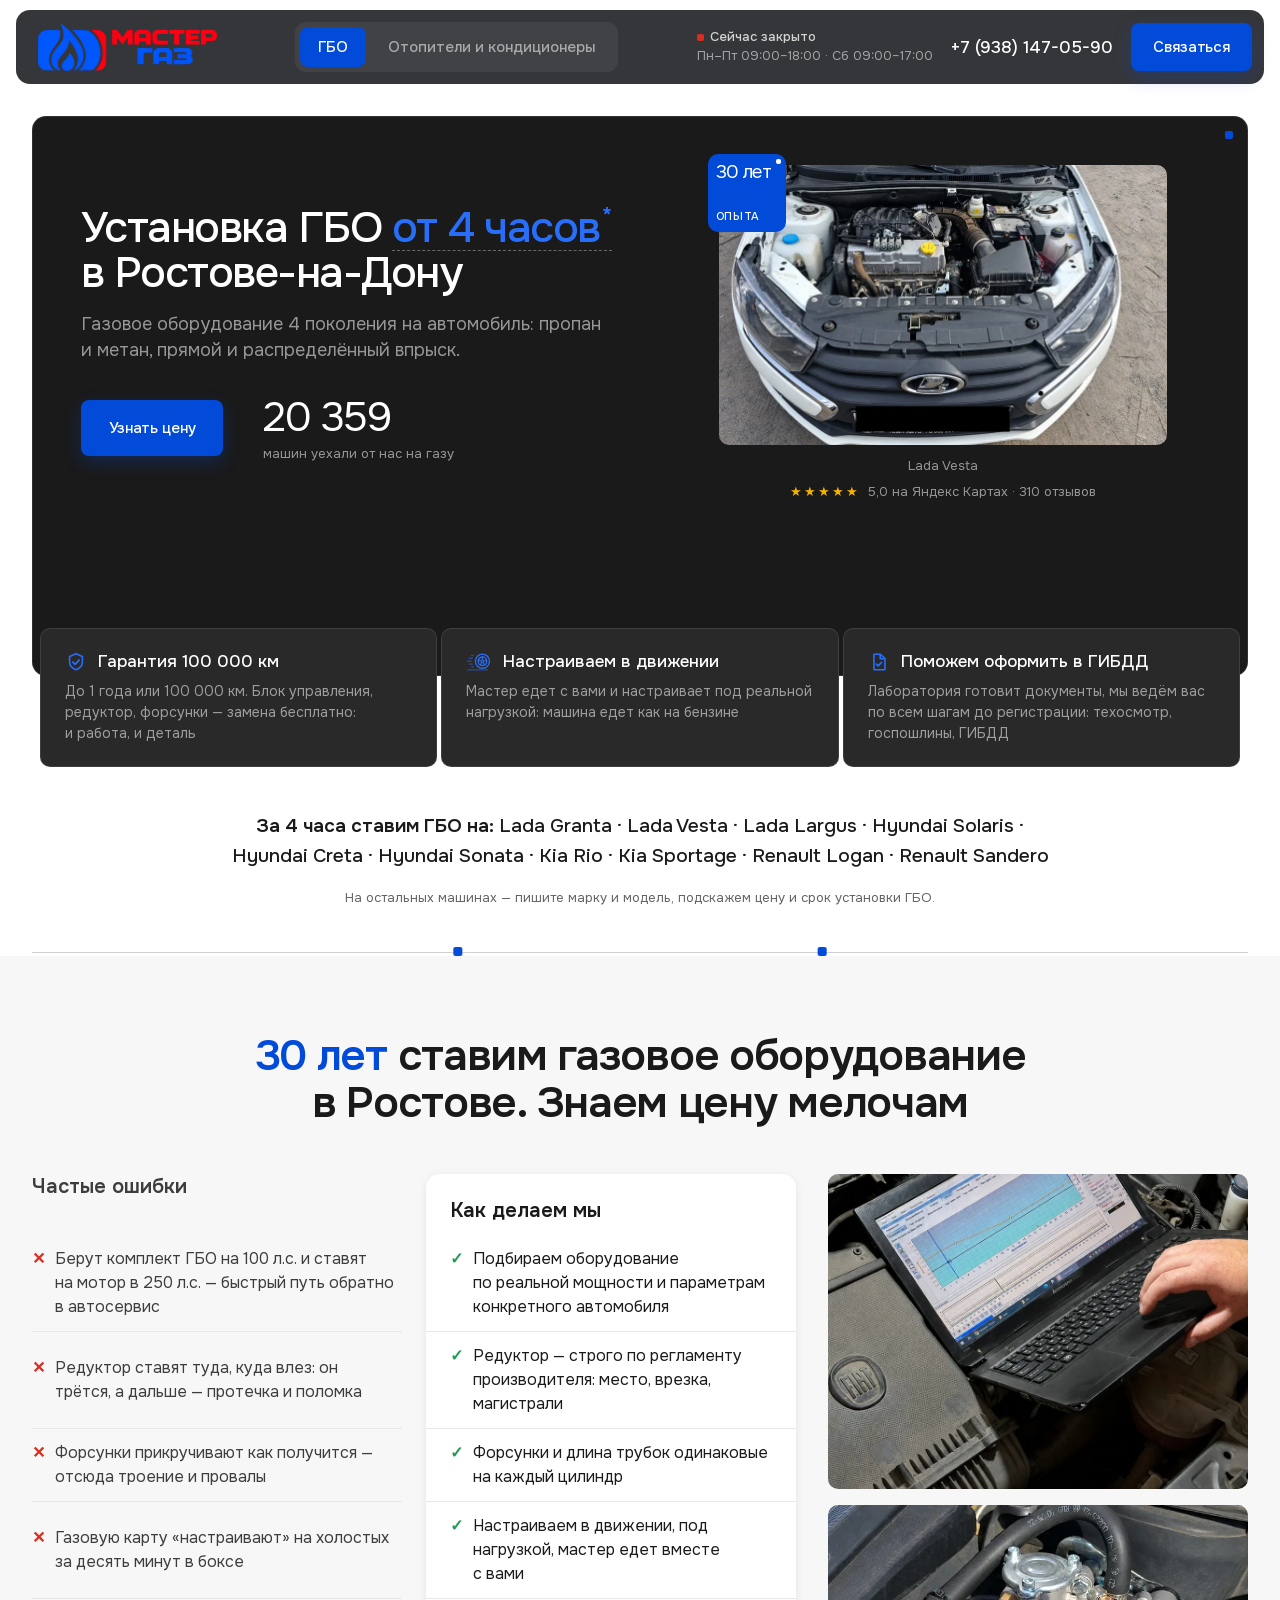
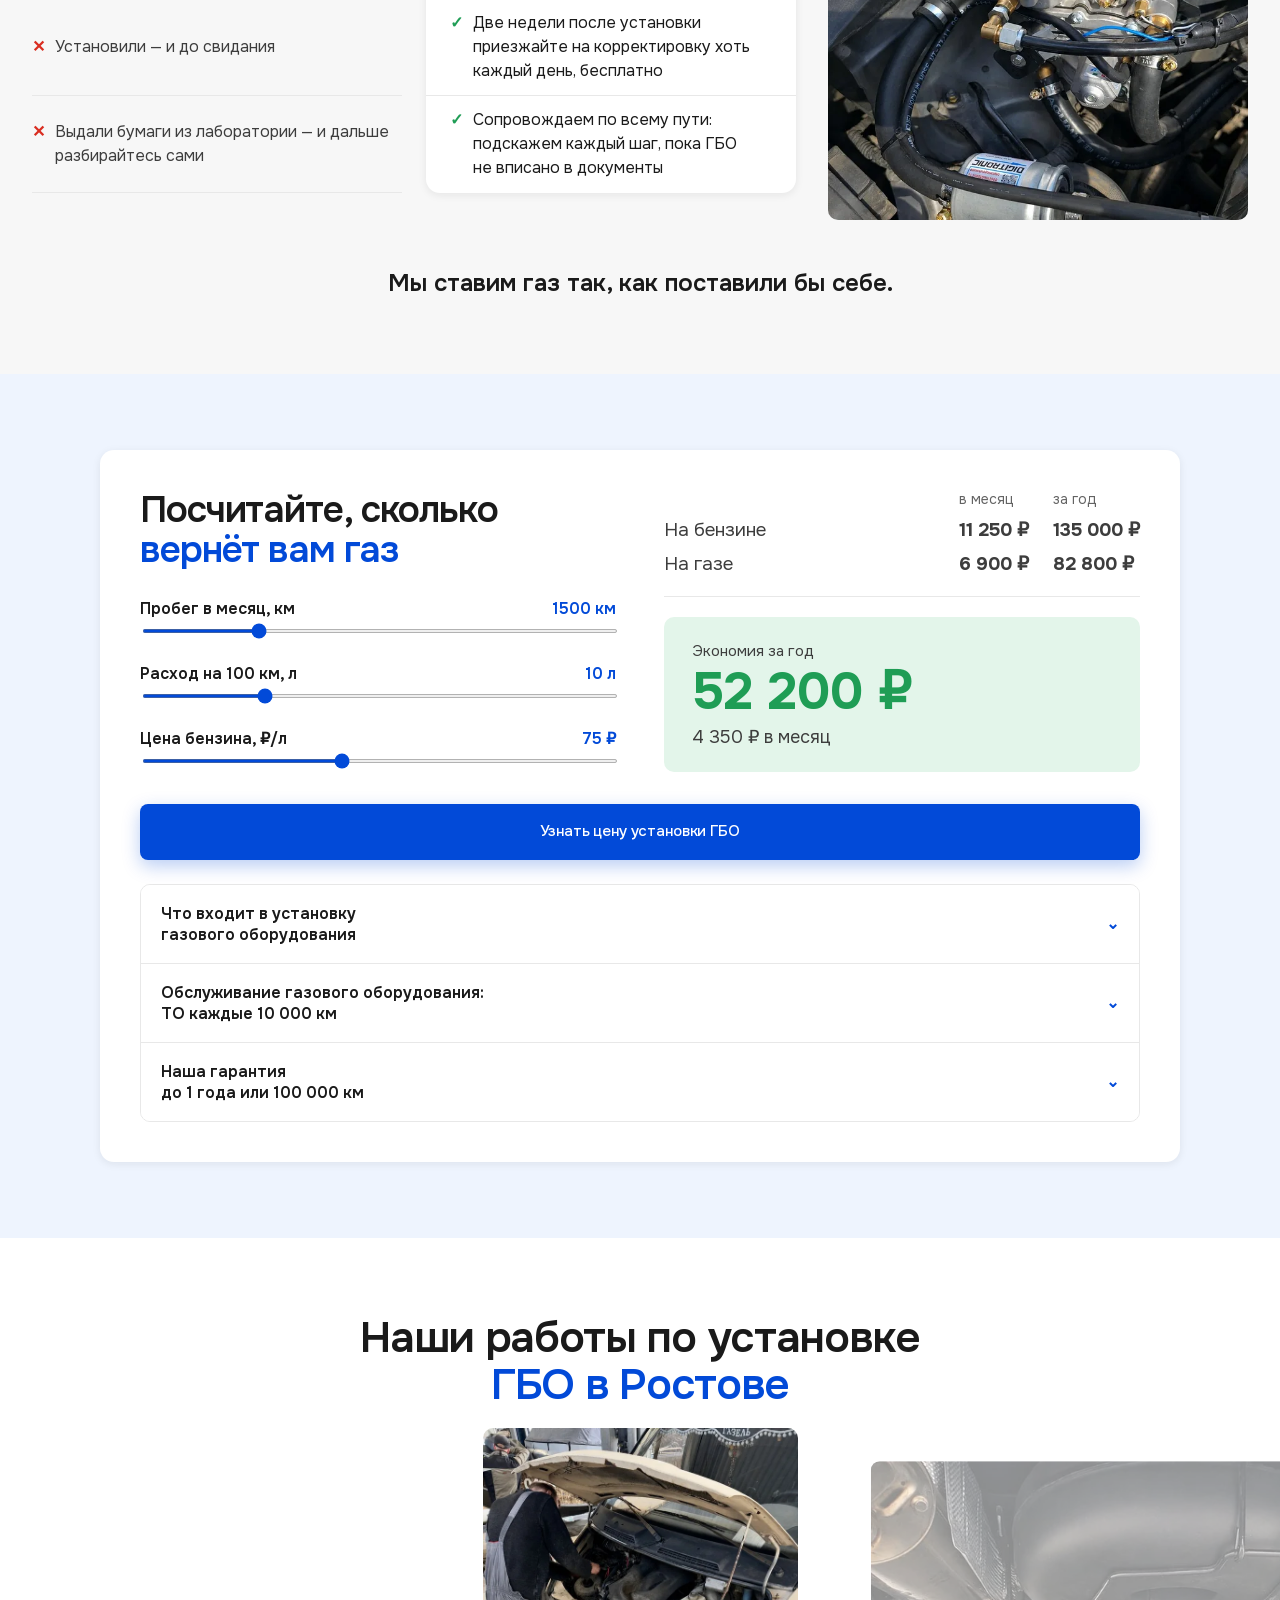
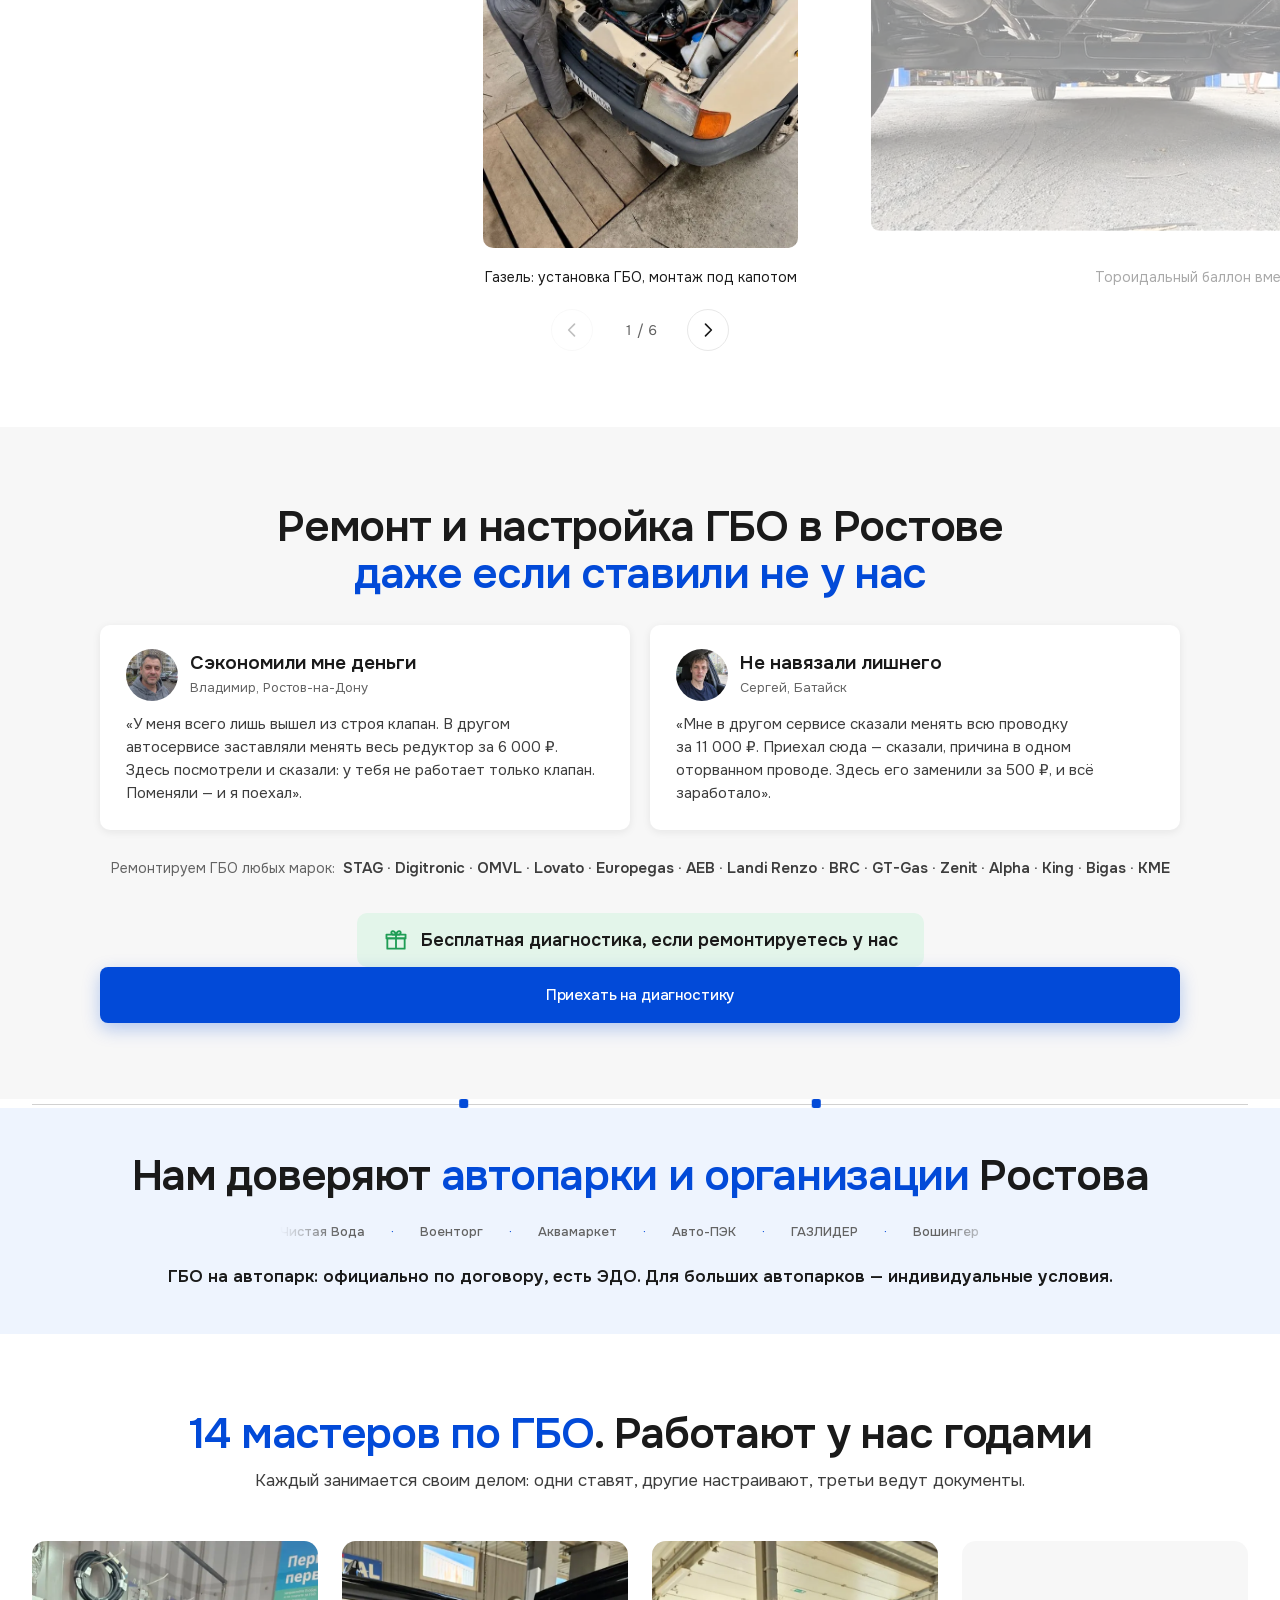
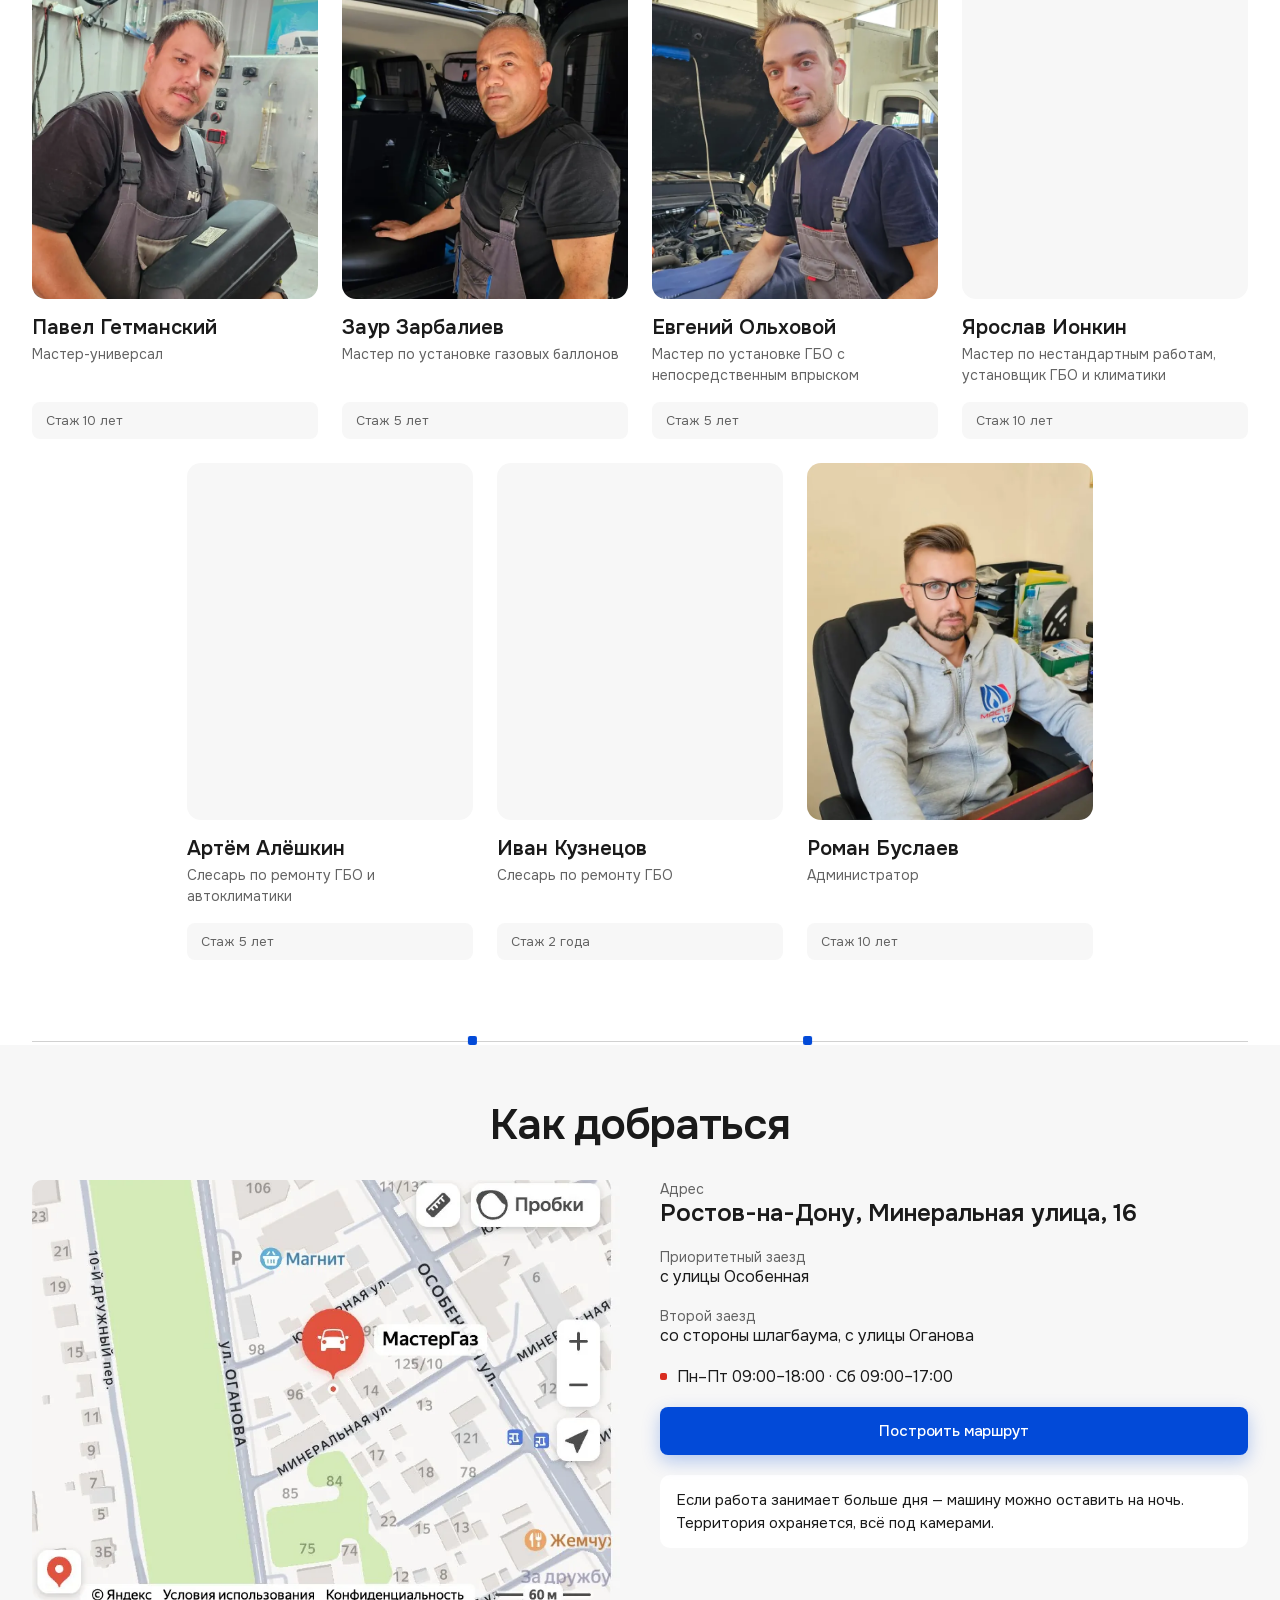
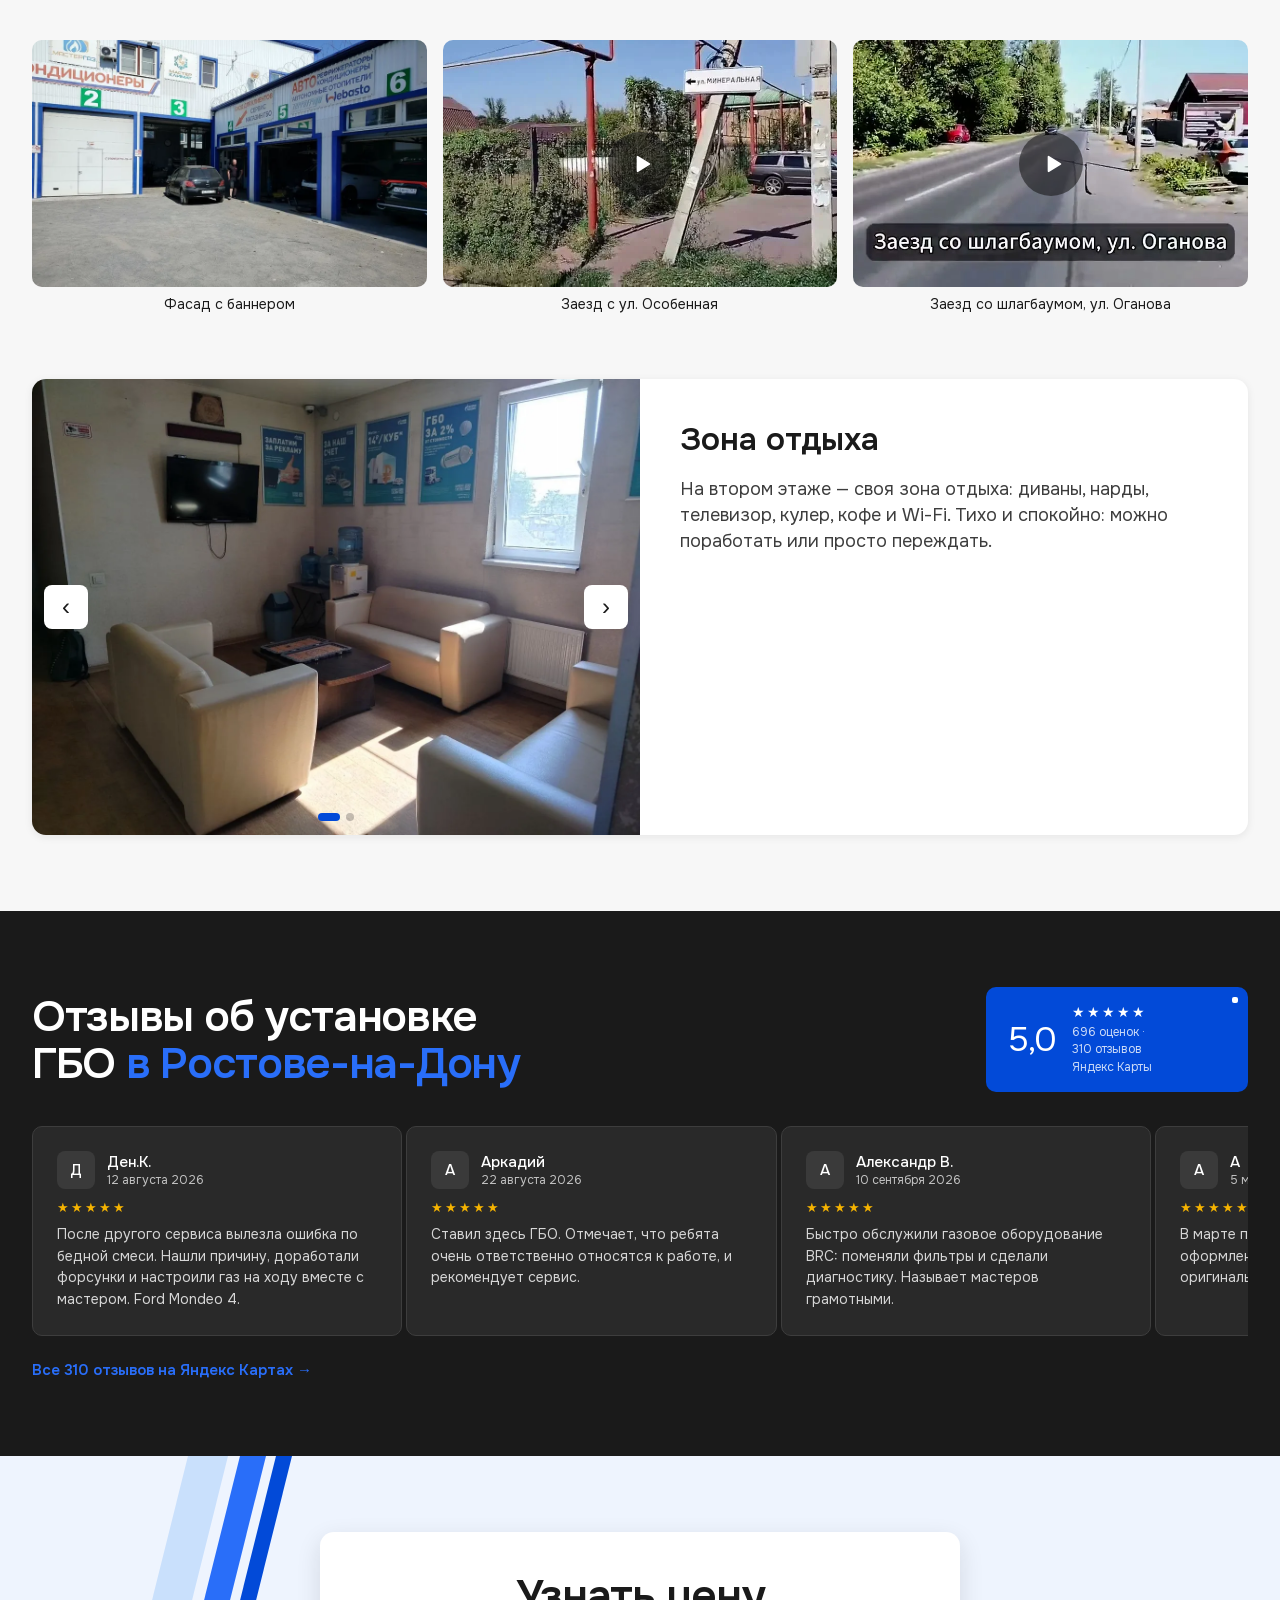
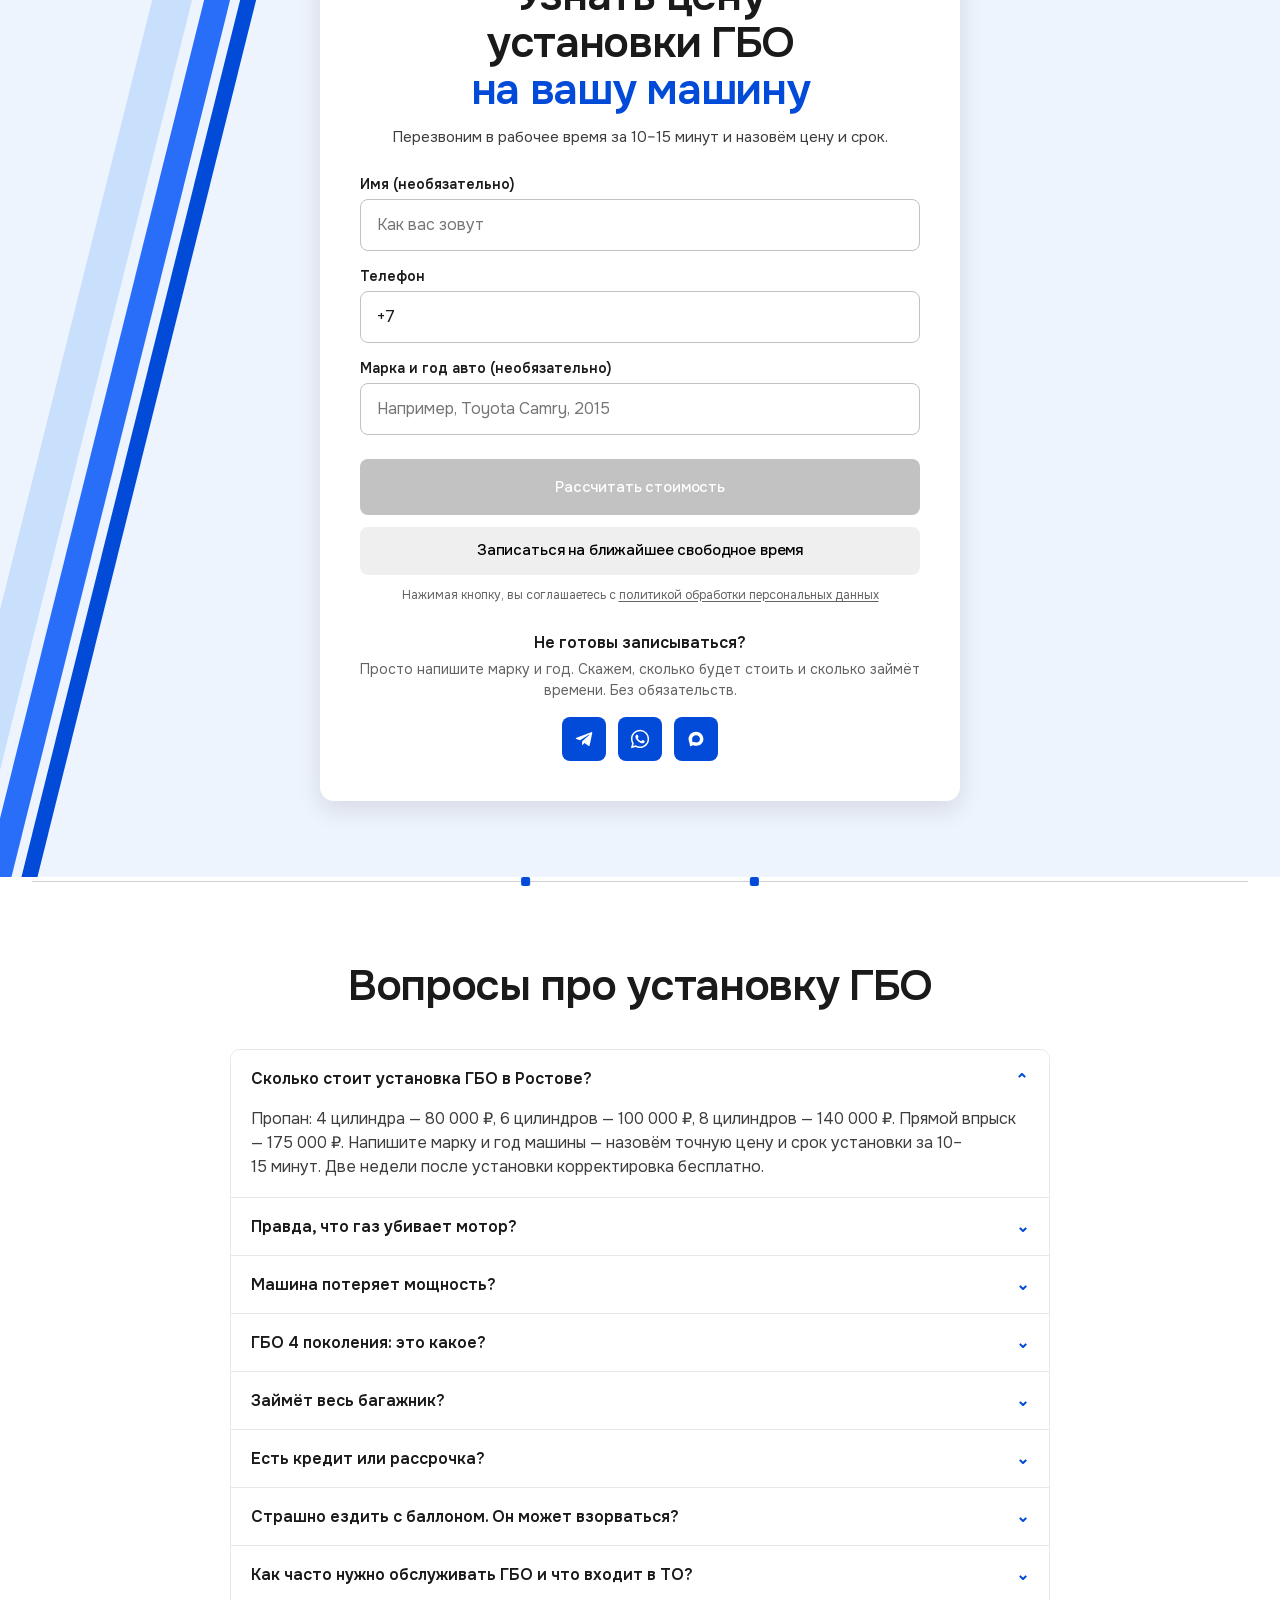
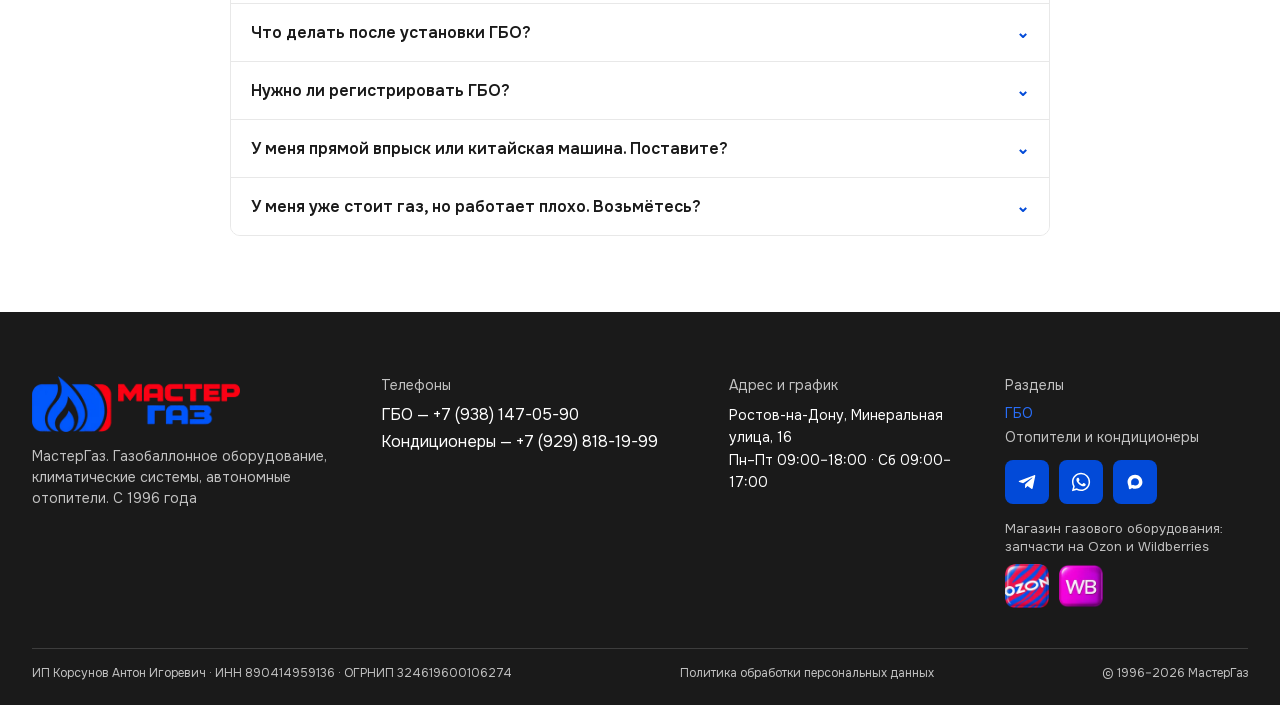
==== commit 1b4ad9af: "Версия 43: лента отзывов больше не дёргается, карта видна сразу, подпись кадра не прыгает Отзывы: на" ====
--- a/index.html
+++ b/index.html
@@ -18,18 +18,18 @@
 <script>document.documentElement.classList.add('dv')</script>
 <link rel="preload" href="font/onest-cyrillic.woff2" as="font" type="font/woff2" crossorigin>
 <link rel="preload" href="img/foto/h4.webp" as="image" fetchpriority="high">
-<link rel="icon" href="favicon.ico?v=42" sizes="any">
-<link rel="icon" type="image/png" sizes="32x32" href="favicon-32.png?v=42">
-<link rel="icon" type="image/png" sizes="192x192" href="favicon-192.png?v=42">
-<link rel="apple-touch-icon" href="apple-touch-icon.png?v=42">
-<link rel="stylesheet" href="site.css?v=42">
+<link rel="icon" href="favicon.ico?v=43" sizes="any">
+<link rel="icon" type="image/png" sizes="32x32" href="favicon-32.png?v=43">
+<link rel="icon" type="image/png" sizes="192x192" href="favicon-192.png?v=43">
+<link rel="apple-touch-icon" href="apple-touch-icon.png?v=43">
+<link rel="stylesheet" href="site.css?v=43">
 <!-- Файлы собраны командой sborka/sobrat.js: react.js - Реакт в рабочей сборке,
      osnova.js - дизайн-система и настройки, app.js - блоки страницы из .jsx.
      Порядок менять нельзя: в osnova.js лежат старые копии блоков, их должны
      перезаписать свежие из app.js. После правки .jsx - пересобрать и поднять ?v= -->
-<script src="react.js?v=42" defer></script>
-<script src="osnova.js?v=42" defer></script>
-<script src="app.js?v=42" defer></script>
+<script src="react.js?v=43" defer></script>
+<script src="osnova.js?v=43" defer></script>
+<script src="app.js?v=43" defer></script>
 </head>
 <body>
 <div id="root"></div>
--- a/site.css
+++ b/site.css
@@ -138,6 +138,7 @@
   transition:opacity .55s ease,transform .9s cubic-bezier(.22,.61,.36,1)}
 .hero-photos__shot.is-active{opacity:1;transform:scale(1)}
 .hero__cap{font-size:13px;color:rgba(255,255,255,.55);margin-top:12px;text-align:center;min-height:18px;line-height:1.4}
+@media (max-width:380px){.hero__cap{min-height:36px}}
 .hero__rate{margin:8px 0 0;font-size:13px;line-height:1.4;color:rgba(255,255,255,.55);text-align:center}
 .hero__stars{color:#f5b301;letter-spacing:2px;margin-right:8px}
 h2{font-size:clamp(30px,3.4vw,48px);line-height:1.08;letter-spacing:-.03em;text-wrap:balance}
@@ -255,7 +256,7 @@
 .rate b{font-size:34px;font-weight:400;color:#fff;line-height:1.1;letter-spacing:-.03em}
 .rate .stars{display:block;color:#fff;font-size:14px;letter-spacing:2px}
 .rate small{display:block;font-size:12px;line-height:1.45;color:rgba(255,255,255,.8);margin-top:3px}
-.rev-grid{display:flex;gap:4px;overflow-x:auto;scroll-snap-type:x proximity;cursor:grab;user-select:none;padding:4px 0}
+.rev-grid{display:flex;gap:4px;overflow-x:auto;scroll-snap-type:none;cursor:grab;user-select:none;padding:4px 0}
 .rev{flex:0 0 calc((100% - 12px) / 3.25);box-sizing:border-box;scroll-snap-align:start;display:flex;flex-direction:column;
   background:var(--color-ink-soft);border:1px solid #3d3d3d;border-radius:10px;padding:24px;color:#fff;text-decoration:none;
   transition:border-color .25s,background-color .25s,box-shadow .25s,transform var(--dur-press) var(--ease-out)}
@@ -430,7 +431,8 @@
 .shop-btn:active{transform:scale(.94)}
 @media (hover:hover){.shop-btn:hover{box-shadow:0 8px 22px rgba(0,0,0,.45)}}
 .loc-map{position:relative;border-radius:10px;overflow:hidden;
-  min-height:420px;text-decoration:none;background:var(--color-fog)}
+  min-height:420px;text-decoration:none;
+  background:var(--color-fog) url(img/foto/map.webp) center/cover no-repeat}
 .loc-map iframe{position:absolute;inset:0;width:100%;height:100%;border:0;display:block}
 .loc-map__pill{position:absolute;right:12px;bottom:12px;z-index:2;
   background:rgba(255,255,255,.94);color:var(--color-ink);font-size:13px;font-weight:600;
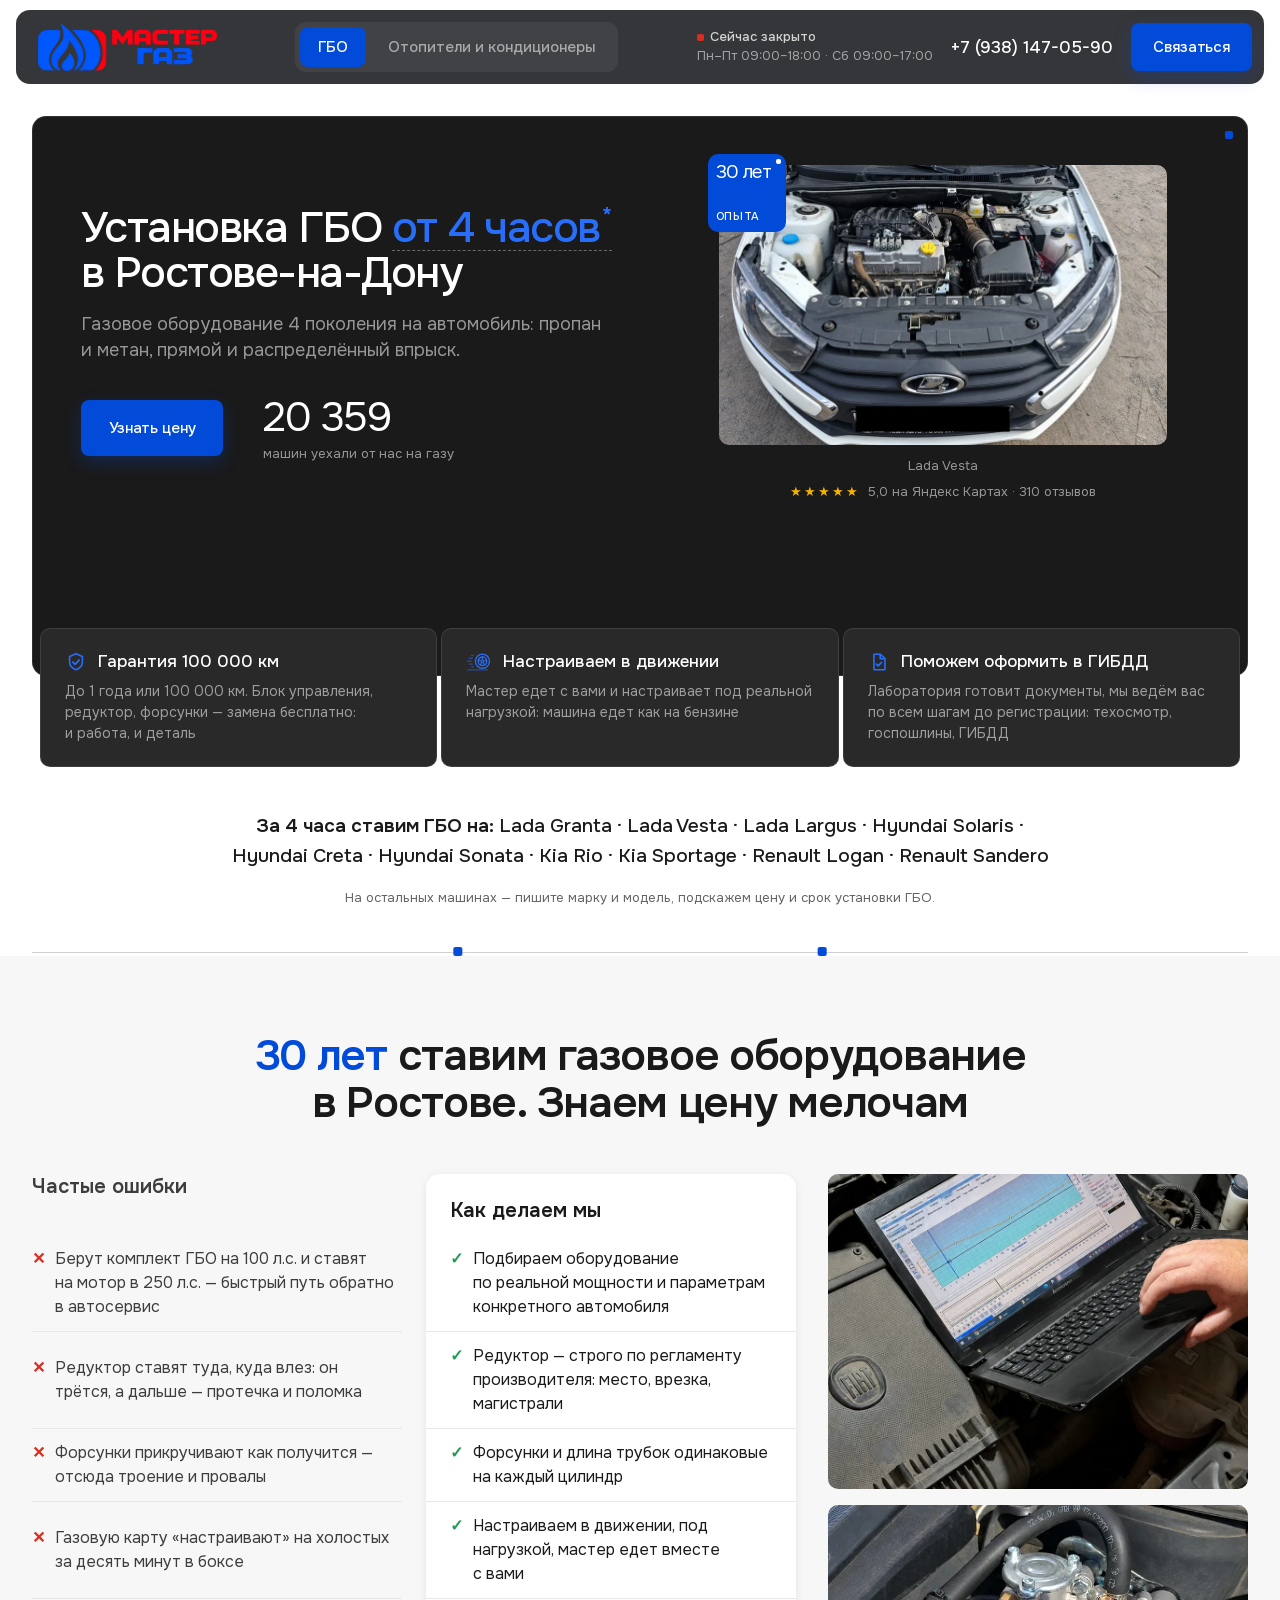
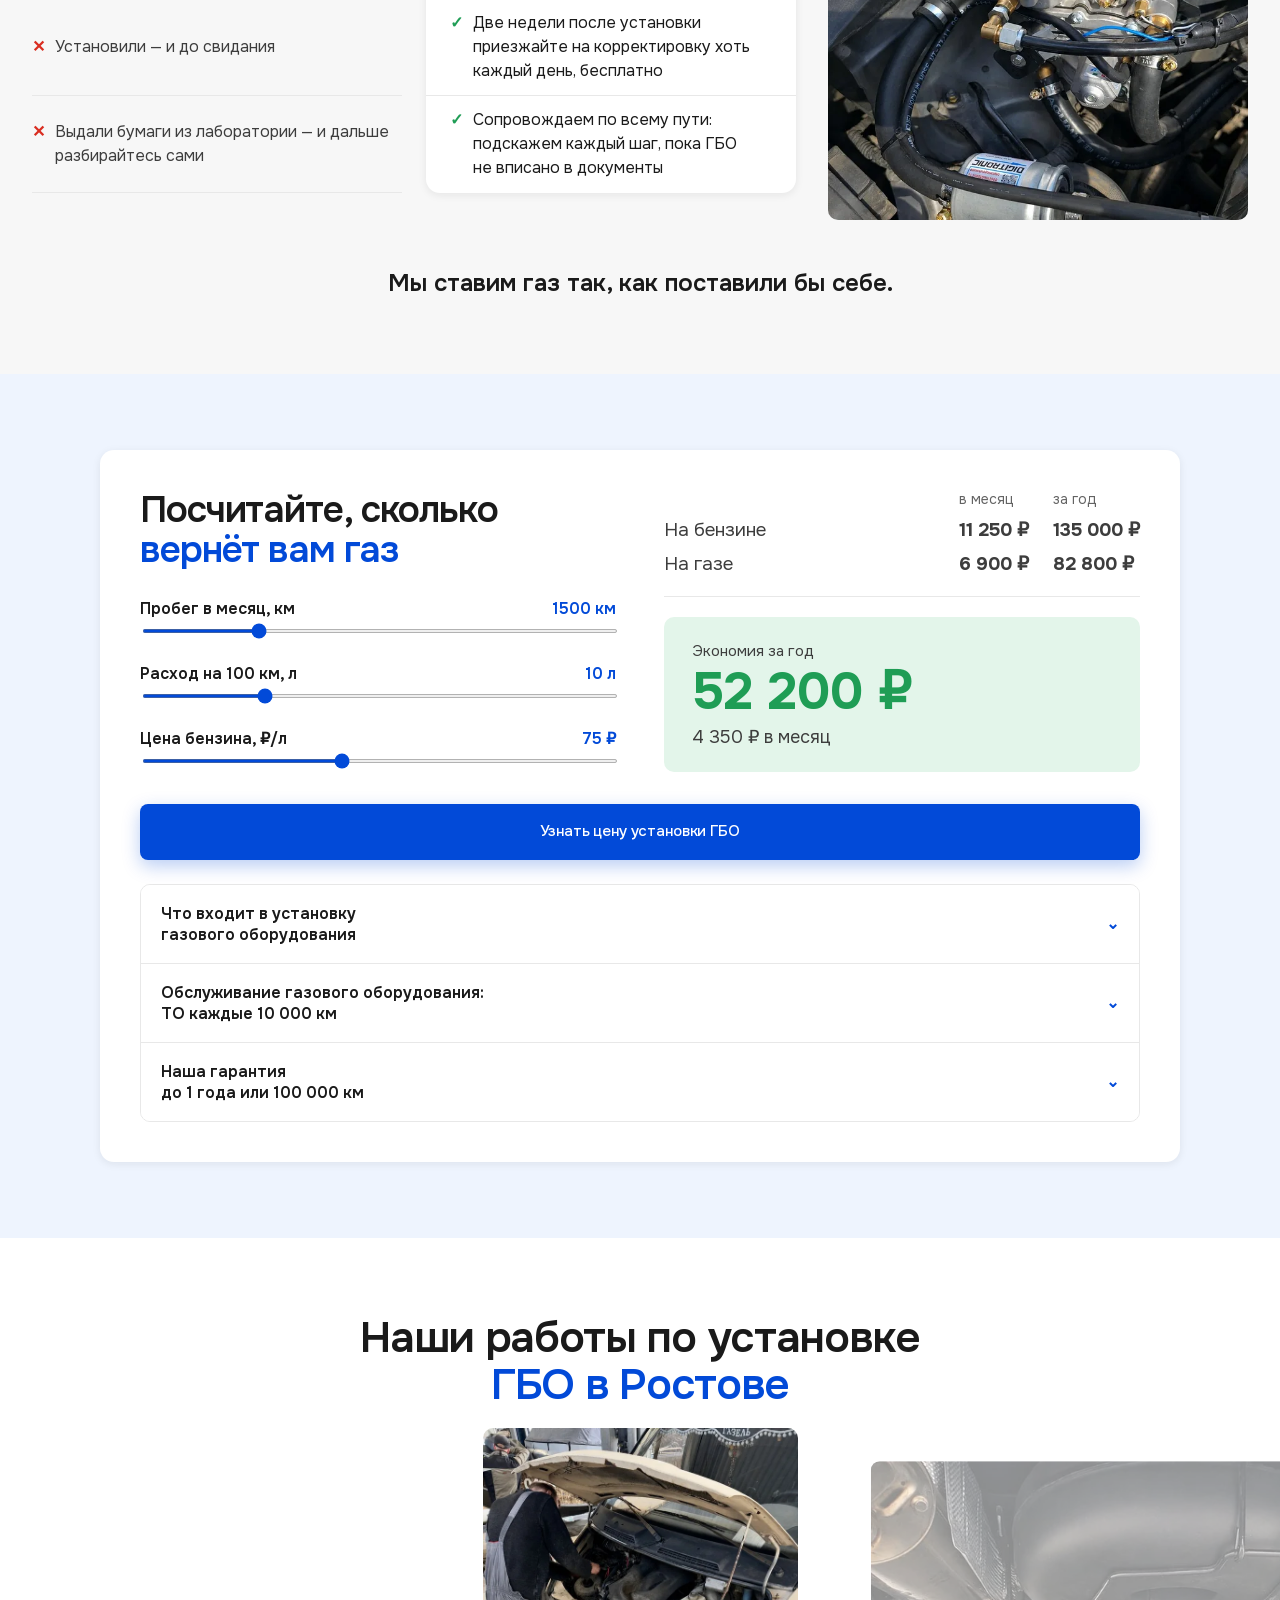
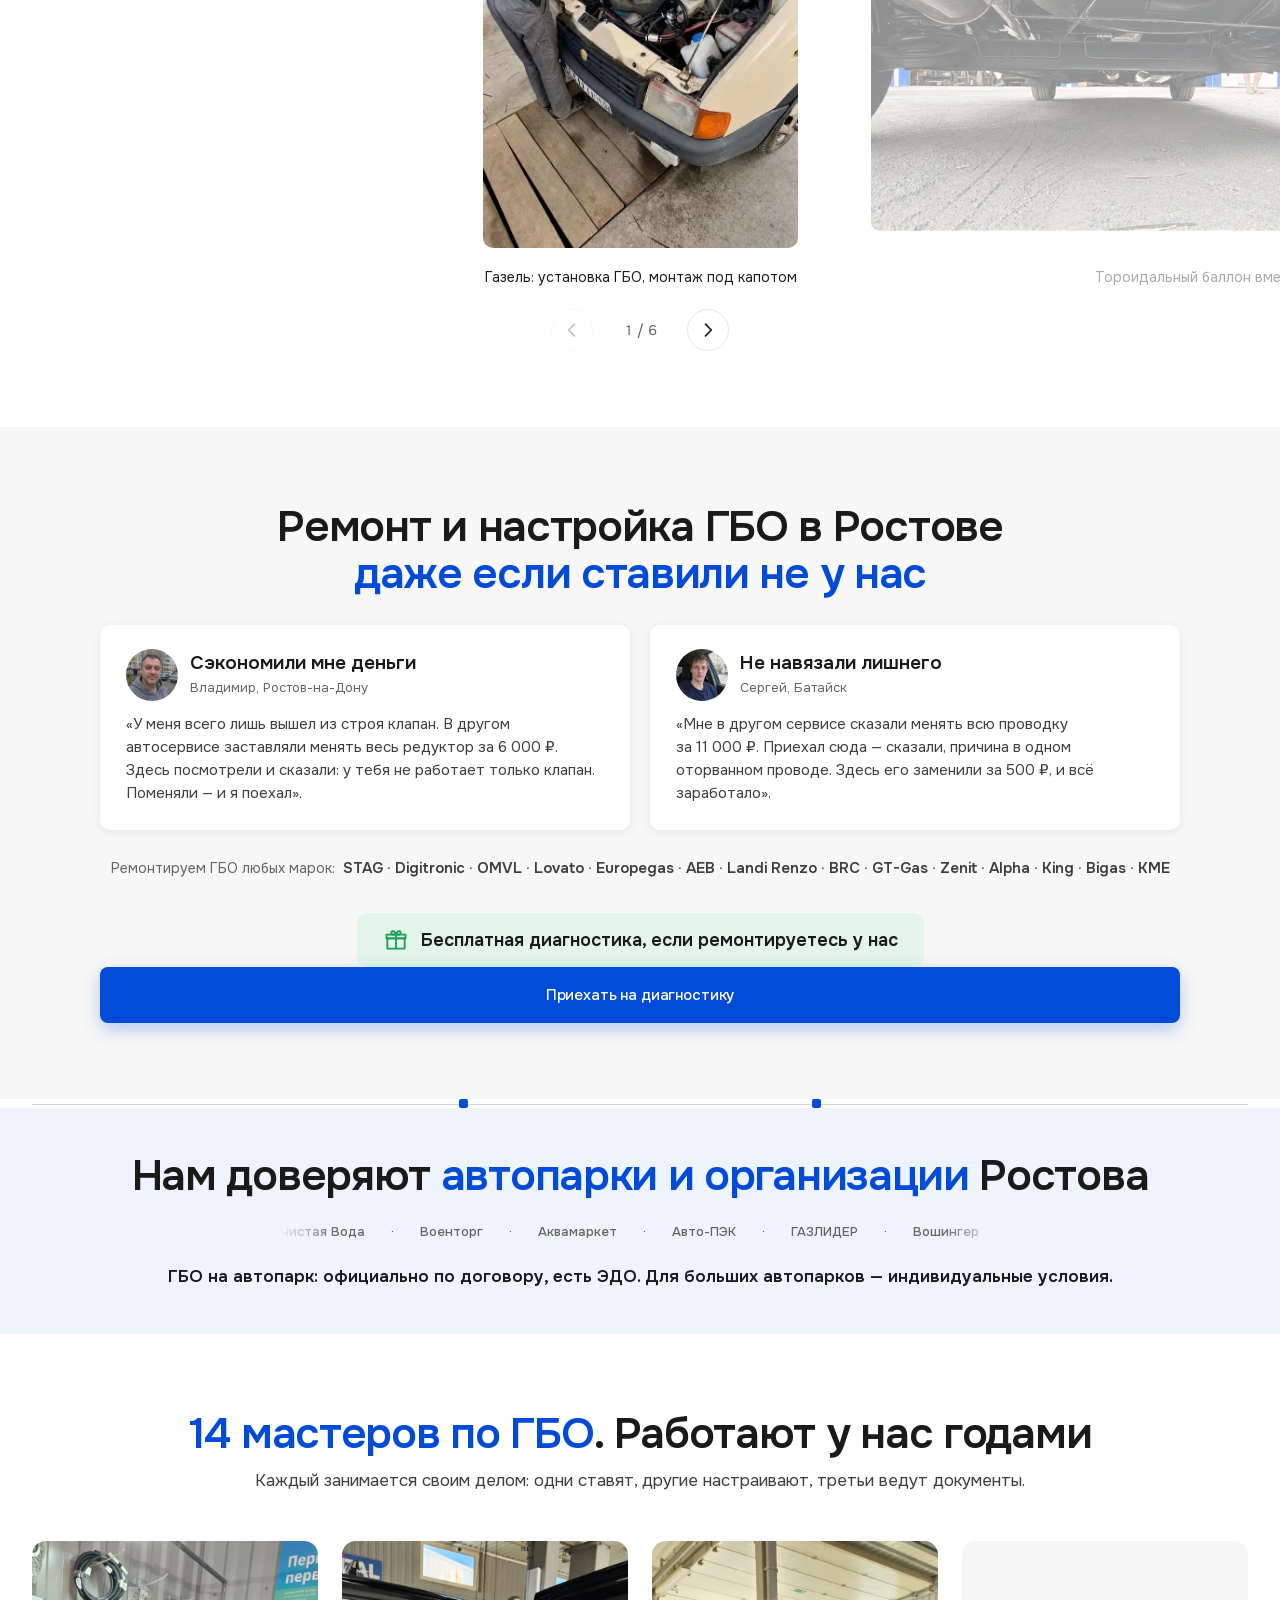
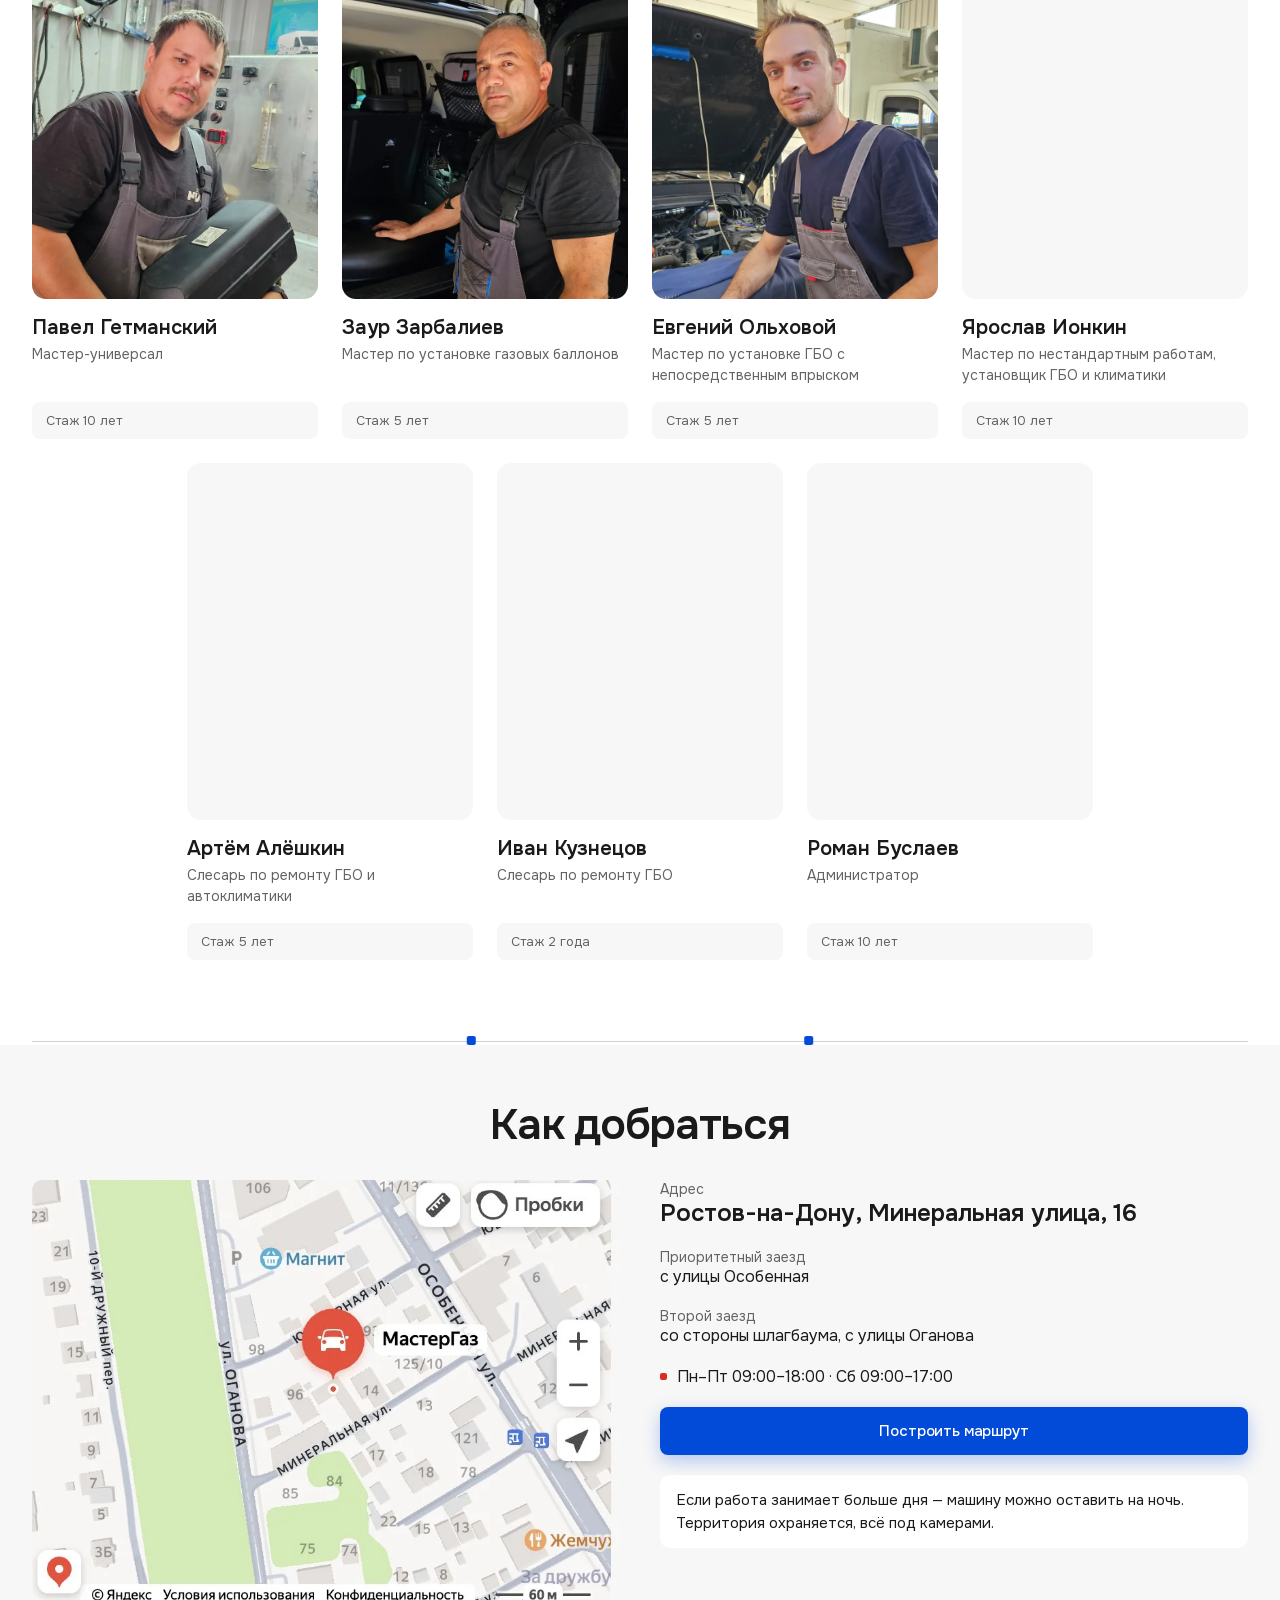
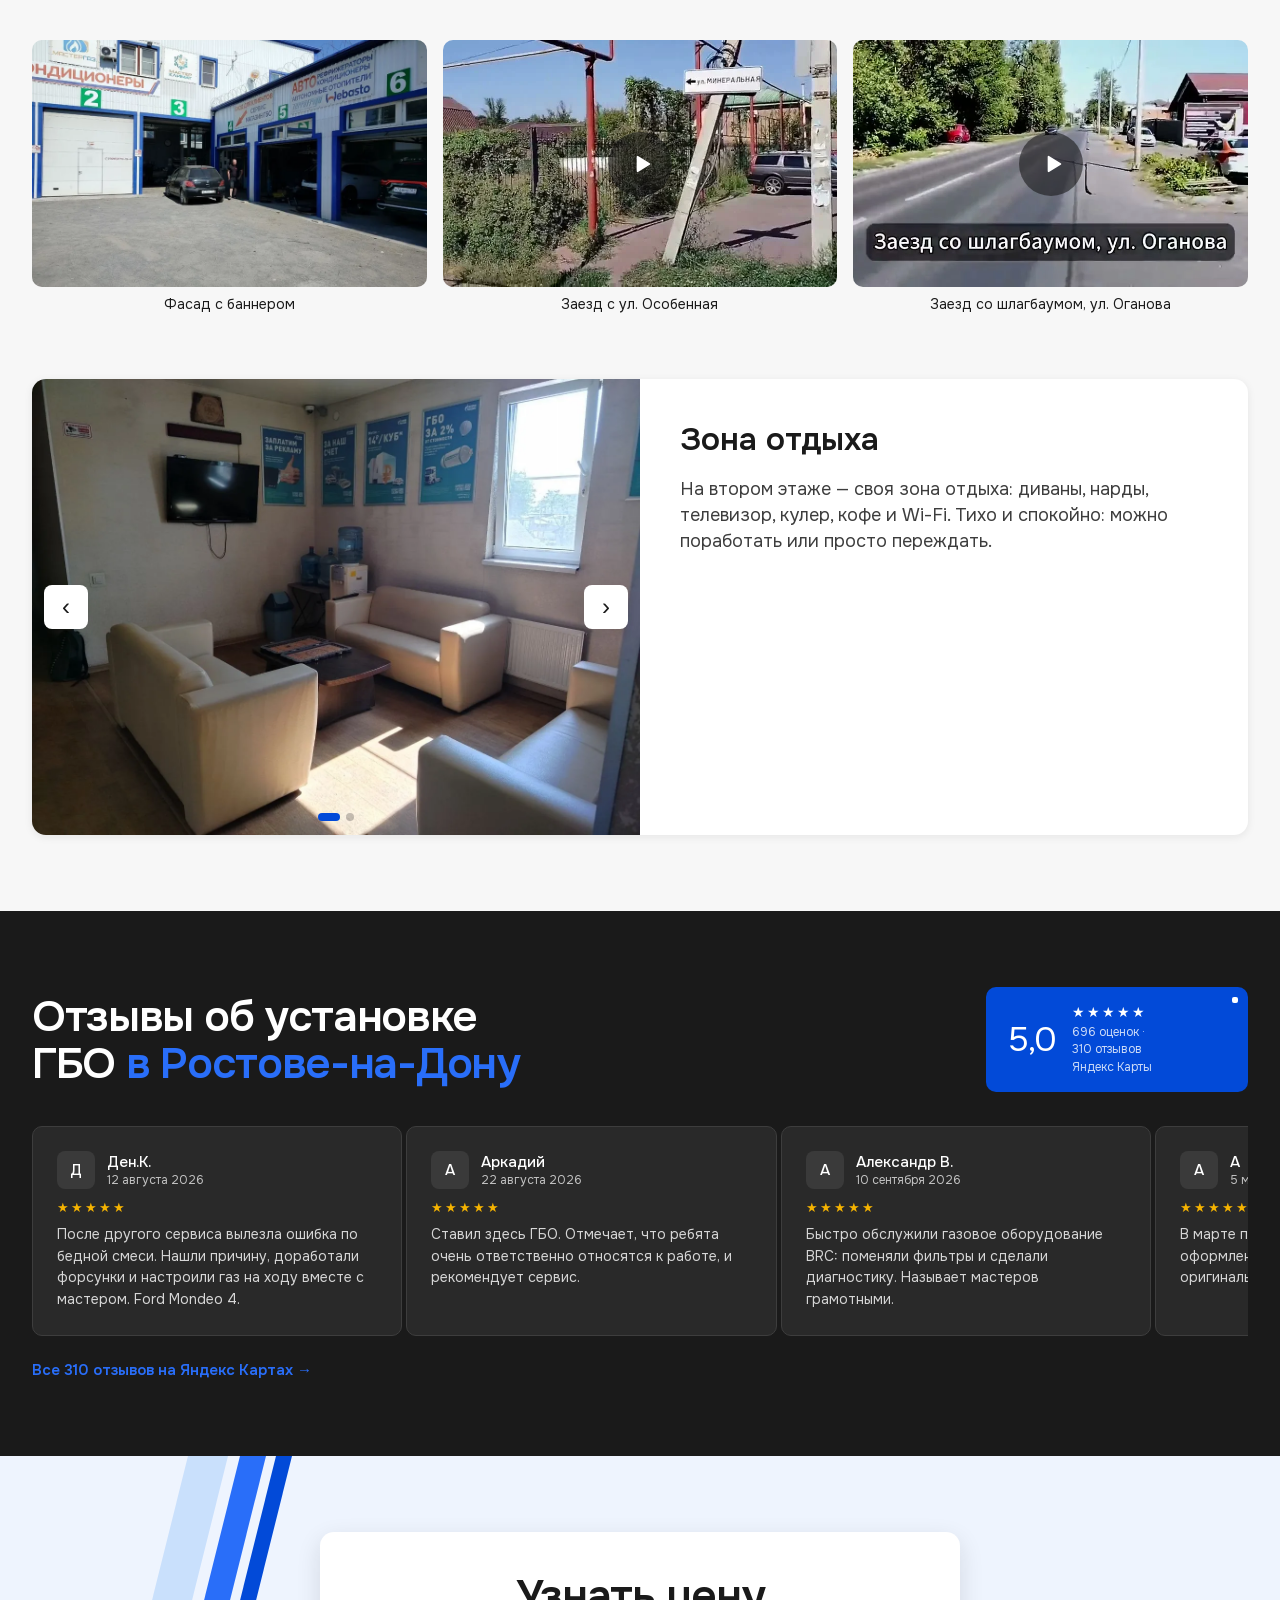
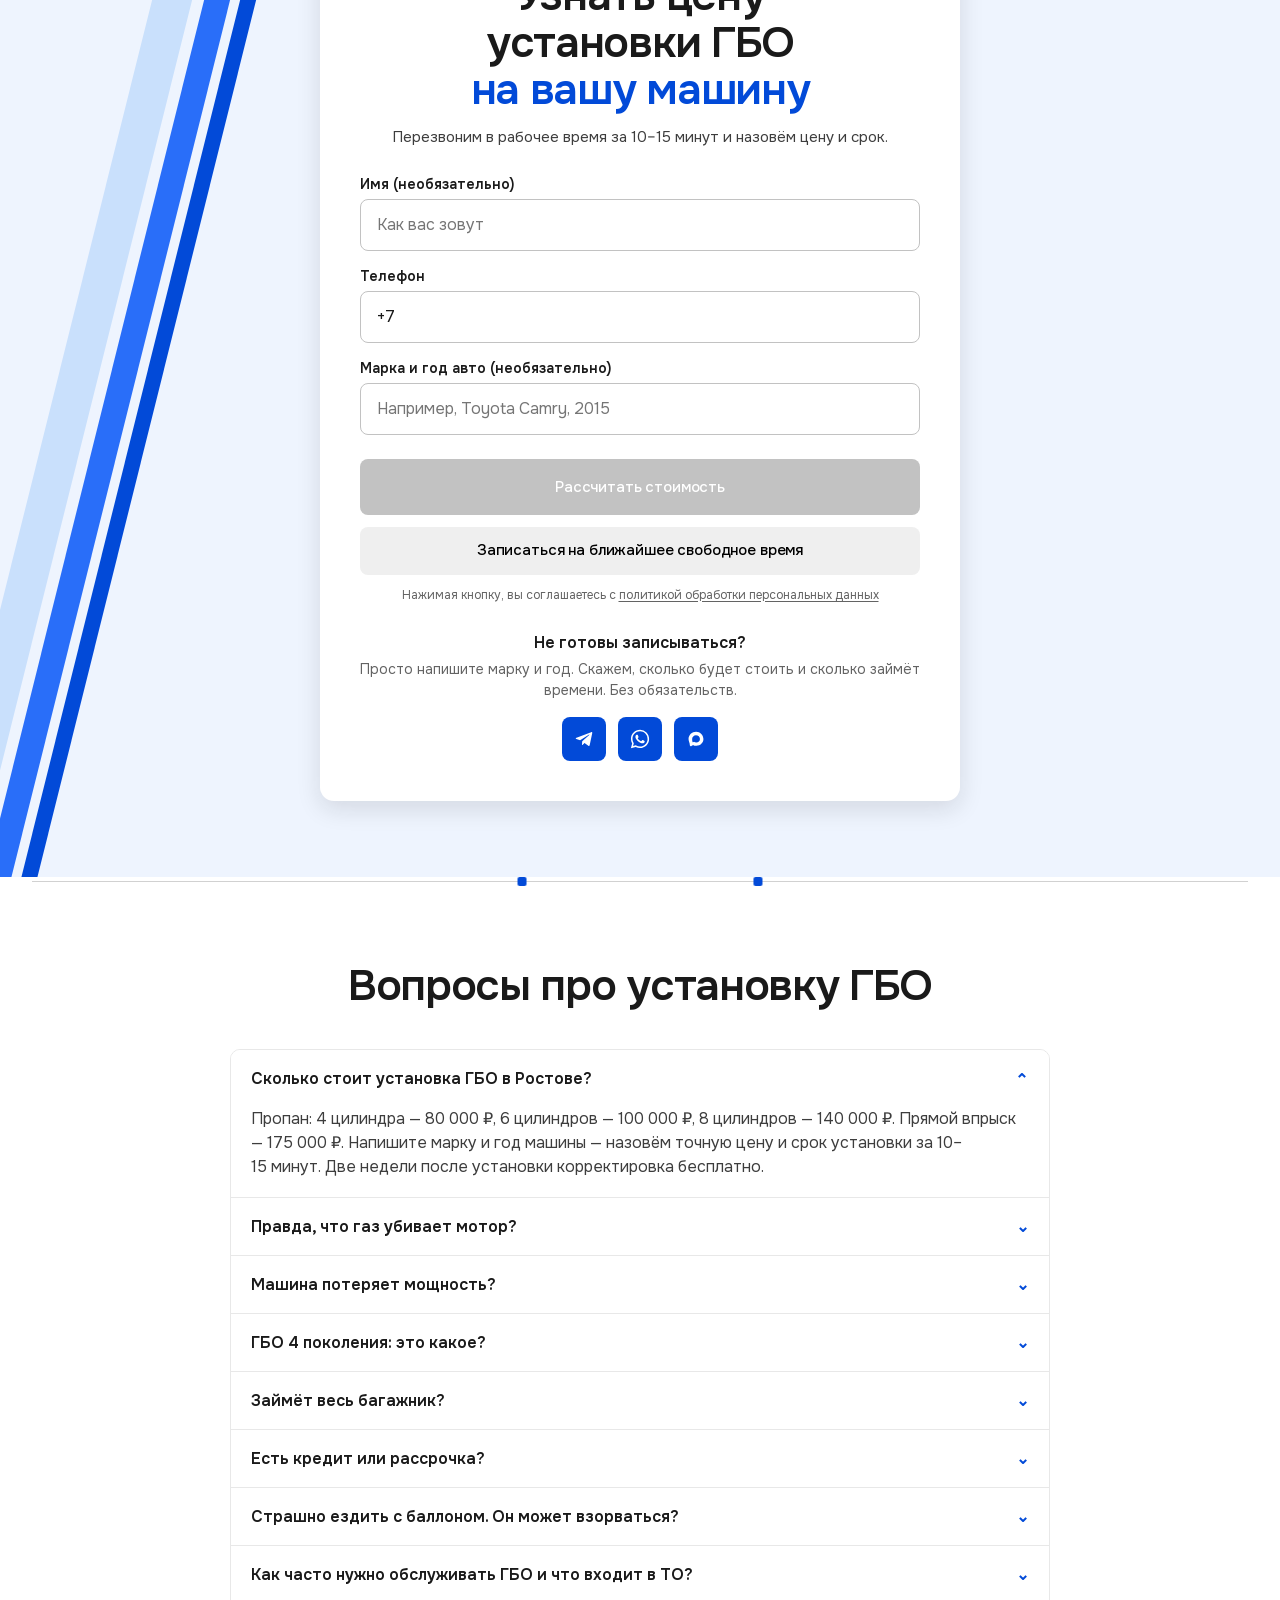
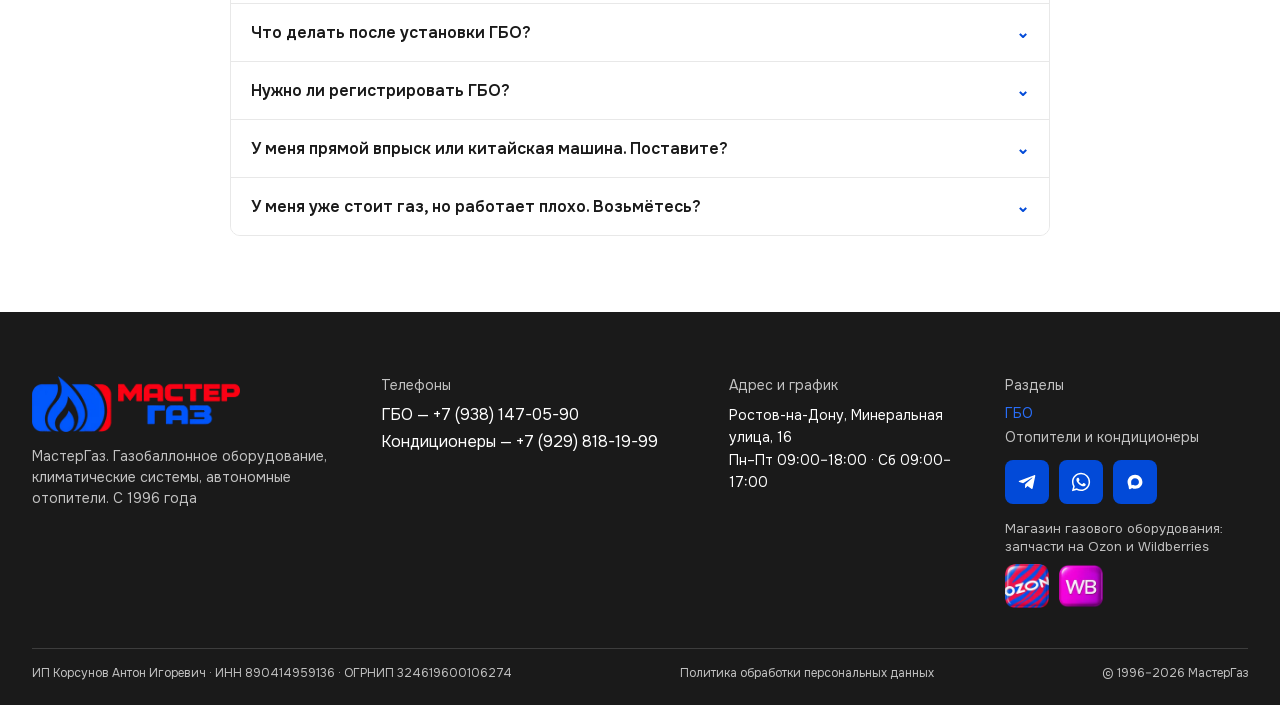
==== commit 717ca756: "Версия 45: карта без карточки организации, два заголовка на отопителях Карта: адрес виджета без /org" ====
--- a/index.html
+++ b/index.html
@@ -18,18 +18,18 @@
 <script>document.documentElement.classList.add('dv')</script>
 <link rel="preload" href="font/onest-cyrillic.woff2" as="font" type="font/woff2" crossorigin>
 <link rel="preload" href="img/foto/h4.webp" as="image" fetchpriority="high">
-<link rel="icon" href="favicon.ico?v=43" sizes="any">
-<link rel="icon" type="image/png" sizes="32x32" href="favicon-32.png?v=43">
-<link rel="icon" type="image/png" sizes="192x192" href="favicon-192.png?v=43">
-<link rel="apple-touch-icon" href="apple-touch-icon.png?v=43">
-<link rel="stylesheet" href="site.css?v=43">
+<link rel="icon" href="favicon.ico?v=45" sizes="any">
+<link rel="icon" type="image/png" sizes="32x32" href="favicon-32.png?v=45">
+<link rel="icon" type="image/png" sizes="192x192" href="favicon-192.png?v=45">
+<link rel="apple-touch-icon" href="apple-touch-icon.png?v=45">
+<link rel="stylesheet" href="site.css?v=45">
 <!-- Файлы собраны командой sborka/sobrat.js: react.js - Реакт в рабочей сборке,
      osnova.js - дизайн-система и настройки, app.js - блоки страницы из .jsx.
      Порядок менять нельзя: в osnova.js лежат старые копии блоков, их должны
      перезаписать свежие из app.js. После правки .jsx - пересобрать и поднять ?v= -->
-<script src="react.js?v=43" defer></script>
-<script src="osnova.js?v=43" defer></script>
-<script src="app.js?v=43" defer></script>
+<script src="react.js?v=45" defer></script>
+<script src="osnova.js?v=45" defer></script>
+<script src="app.js?v=45" defer></script>
 </head>
 <body>
 <div id="root"></div>
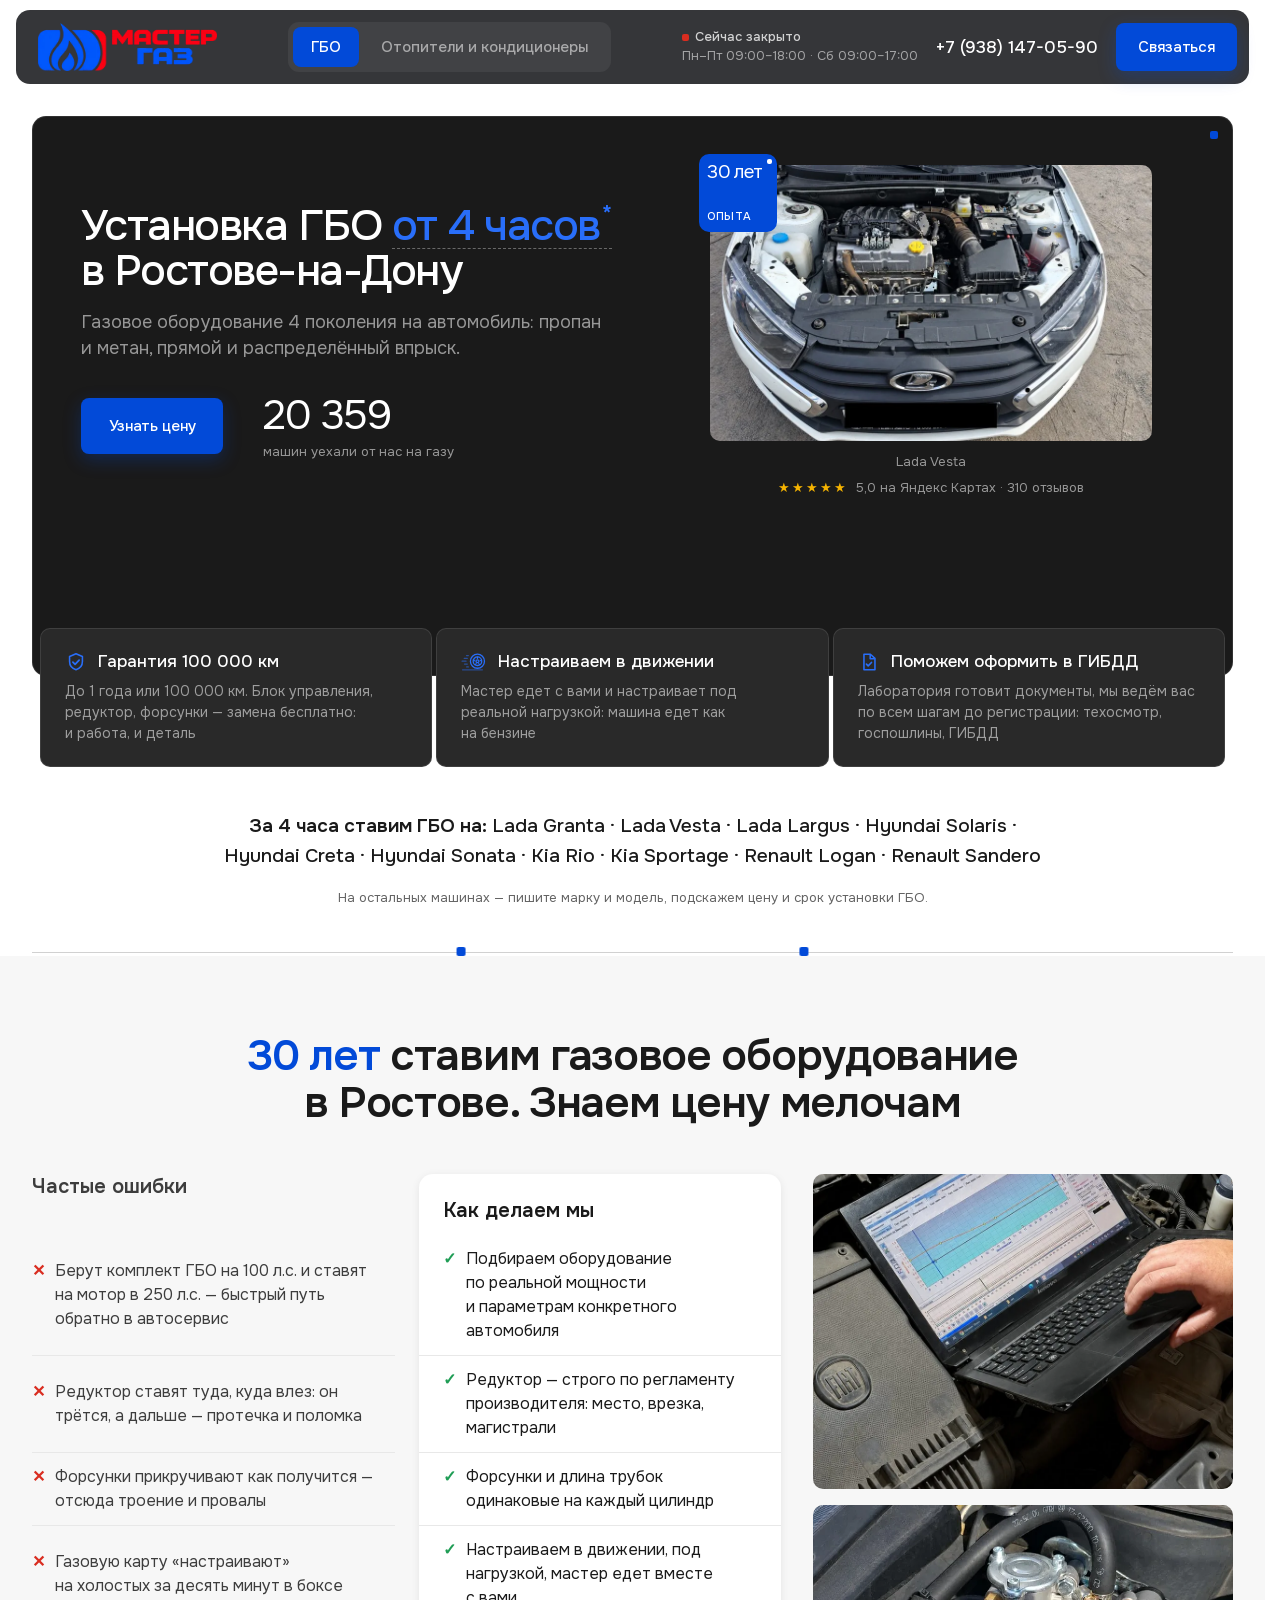
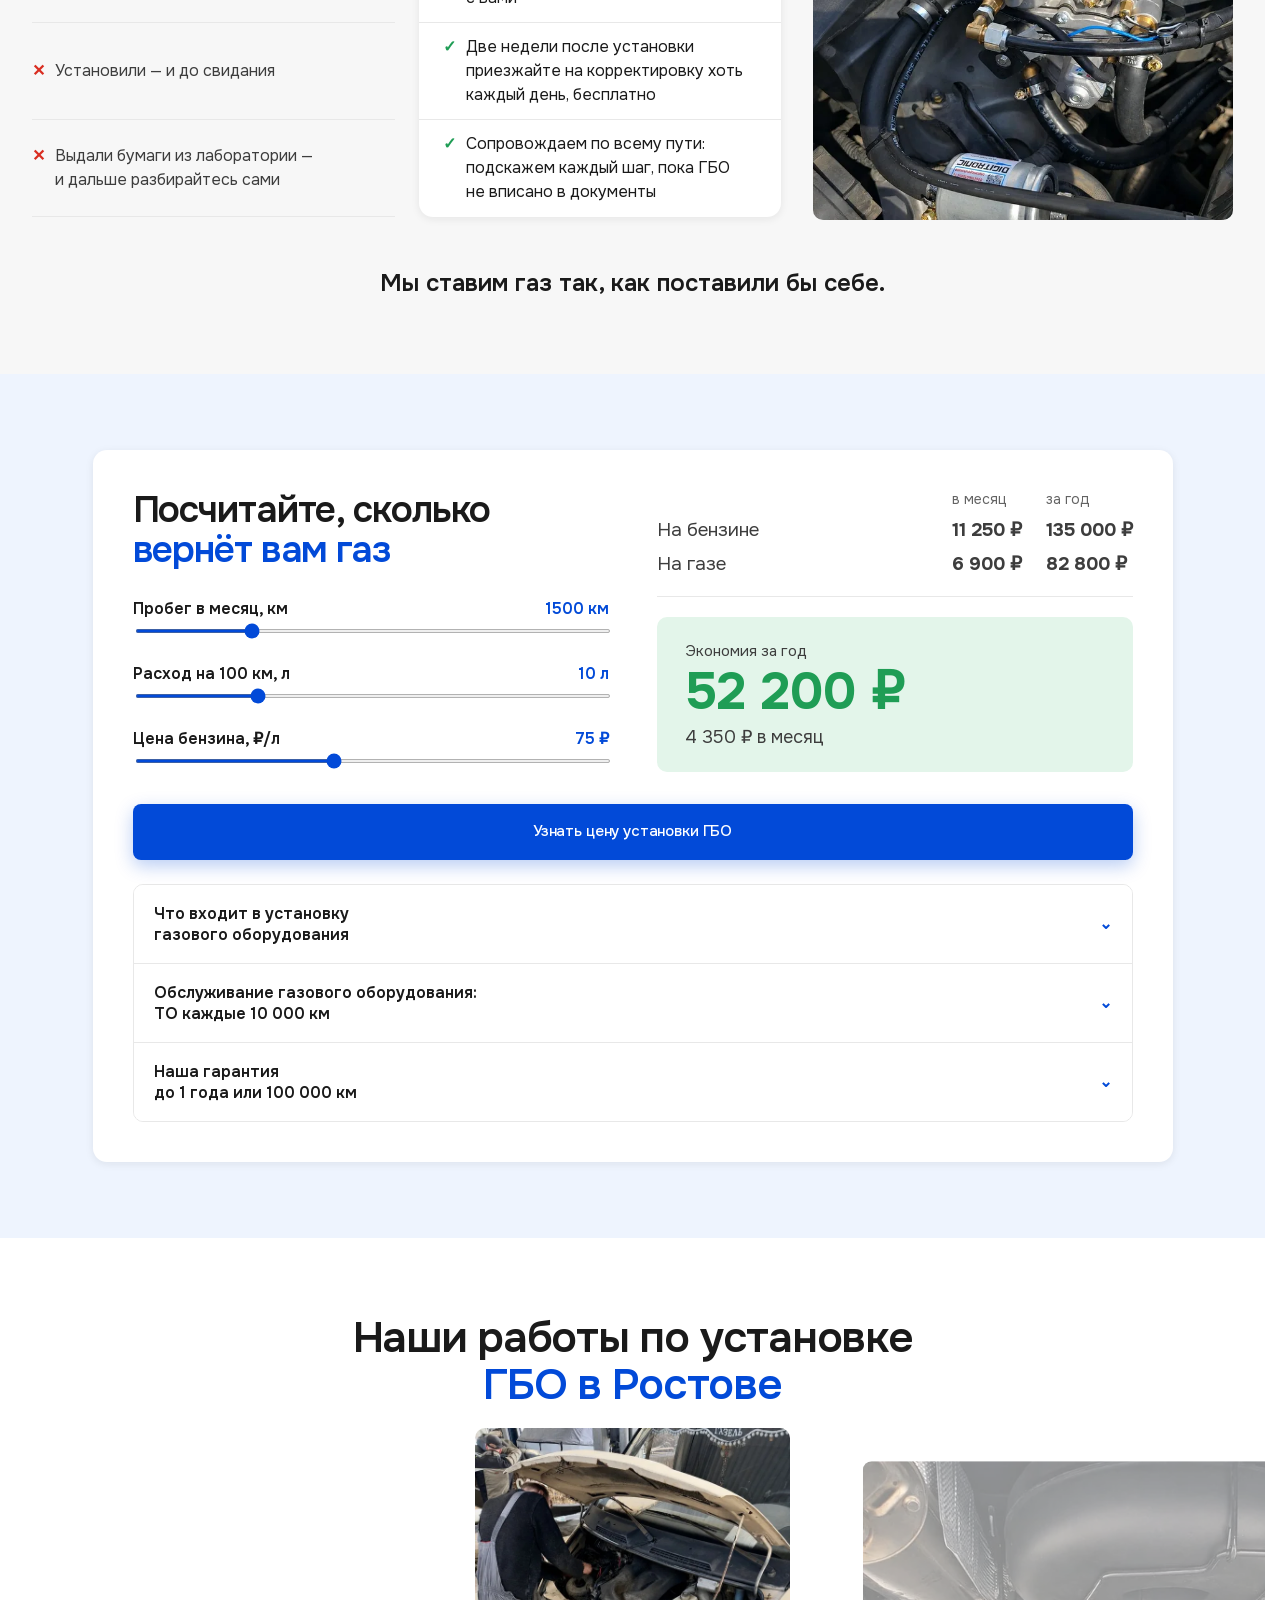
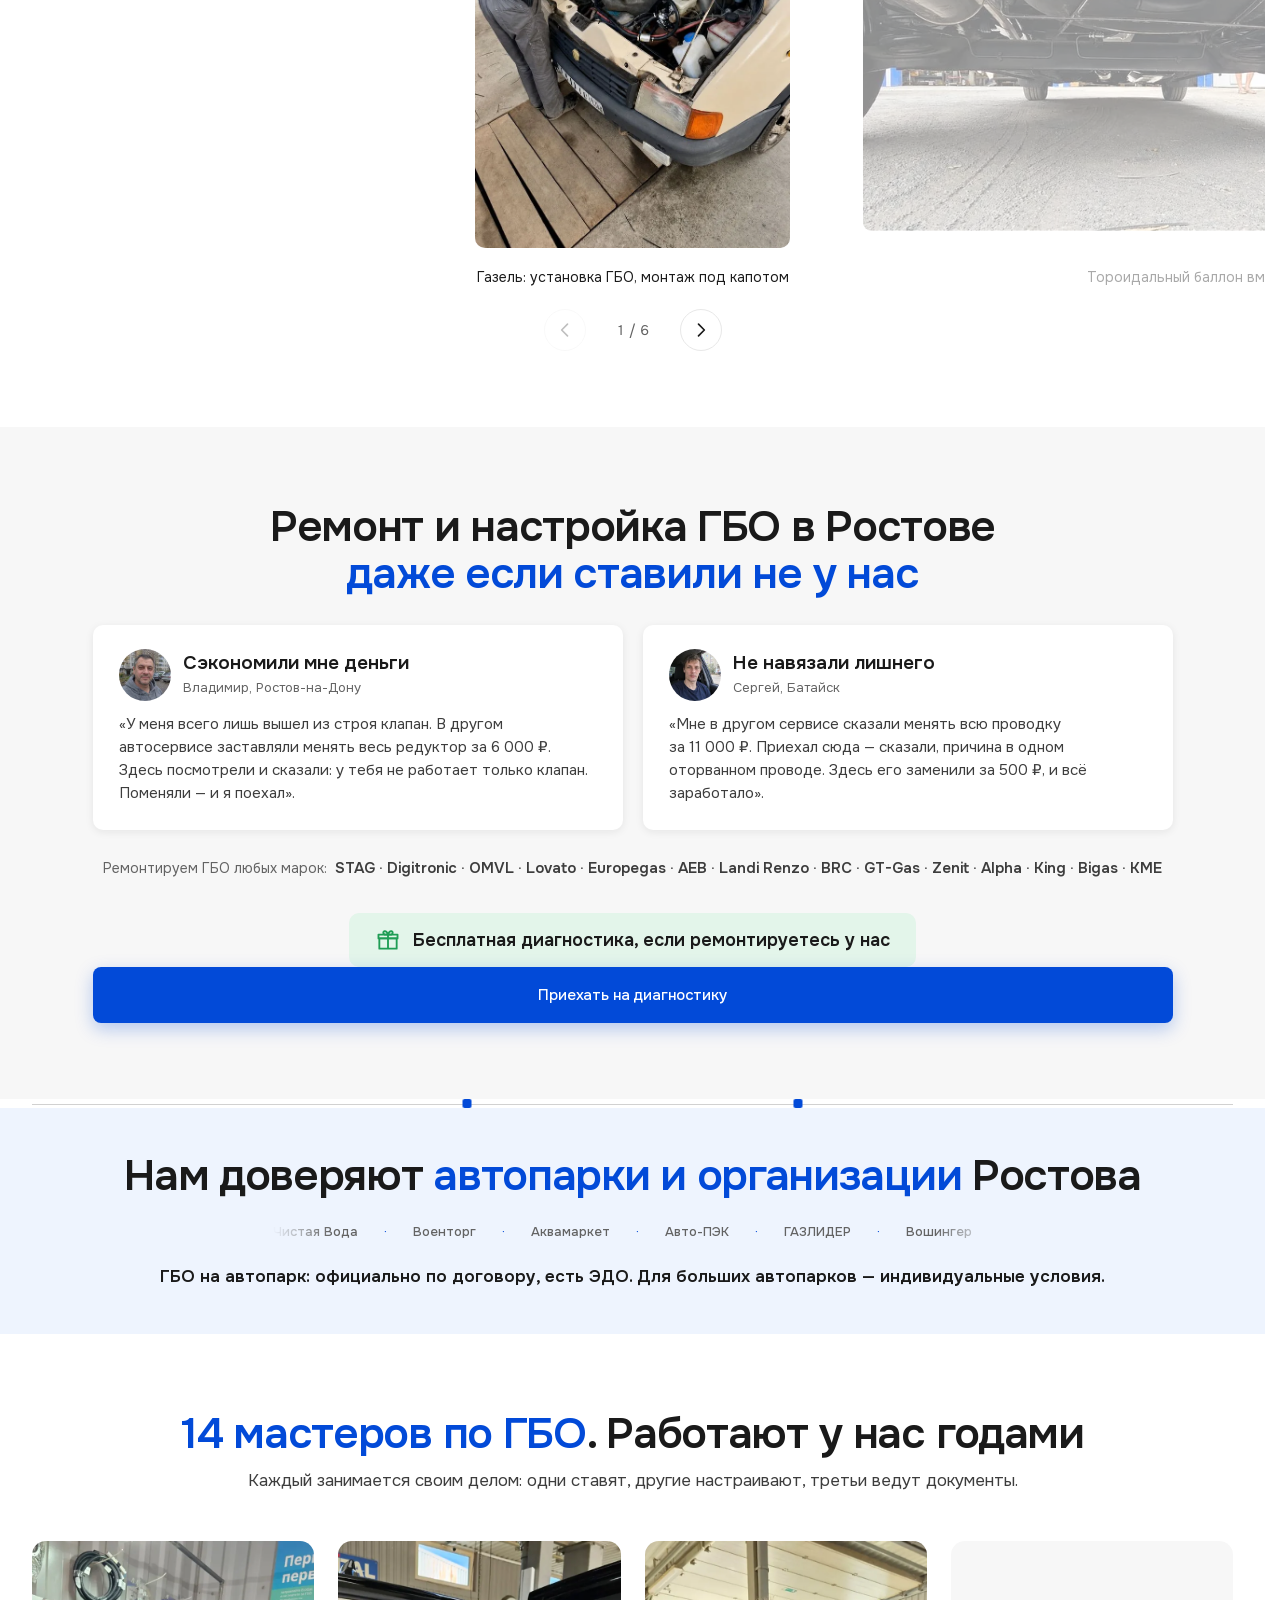
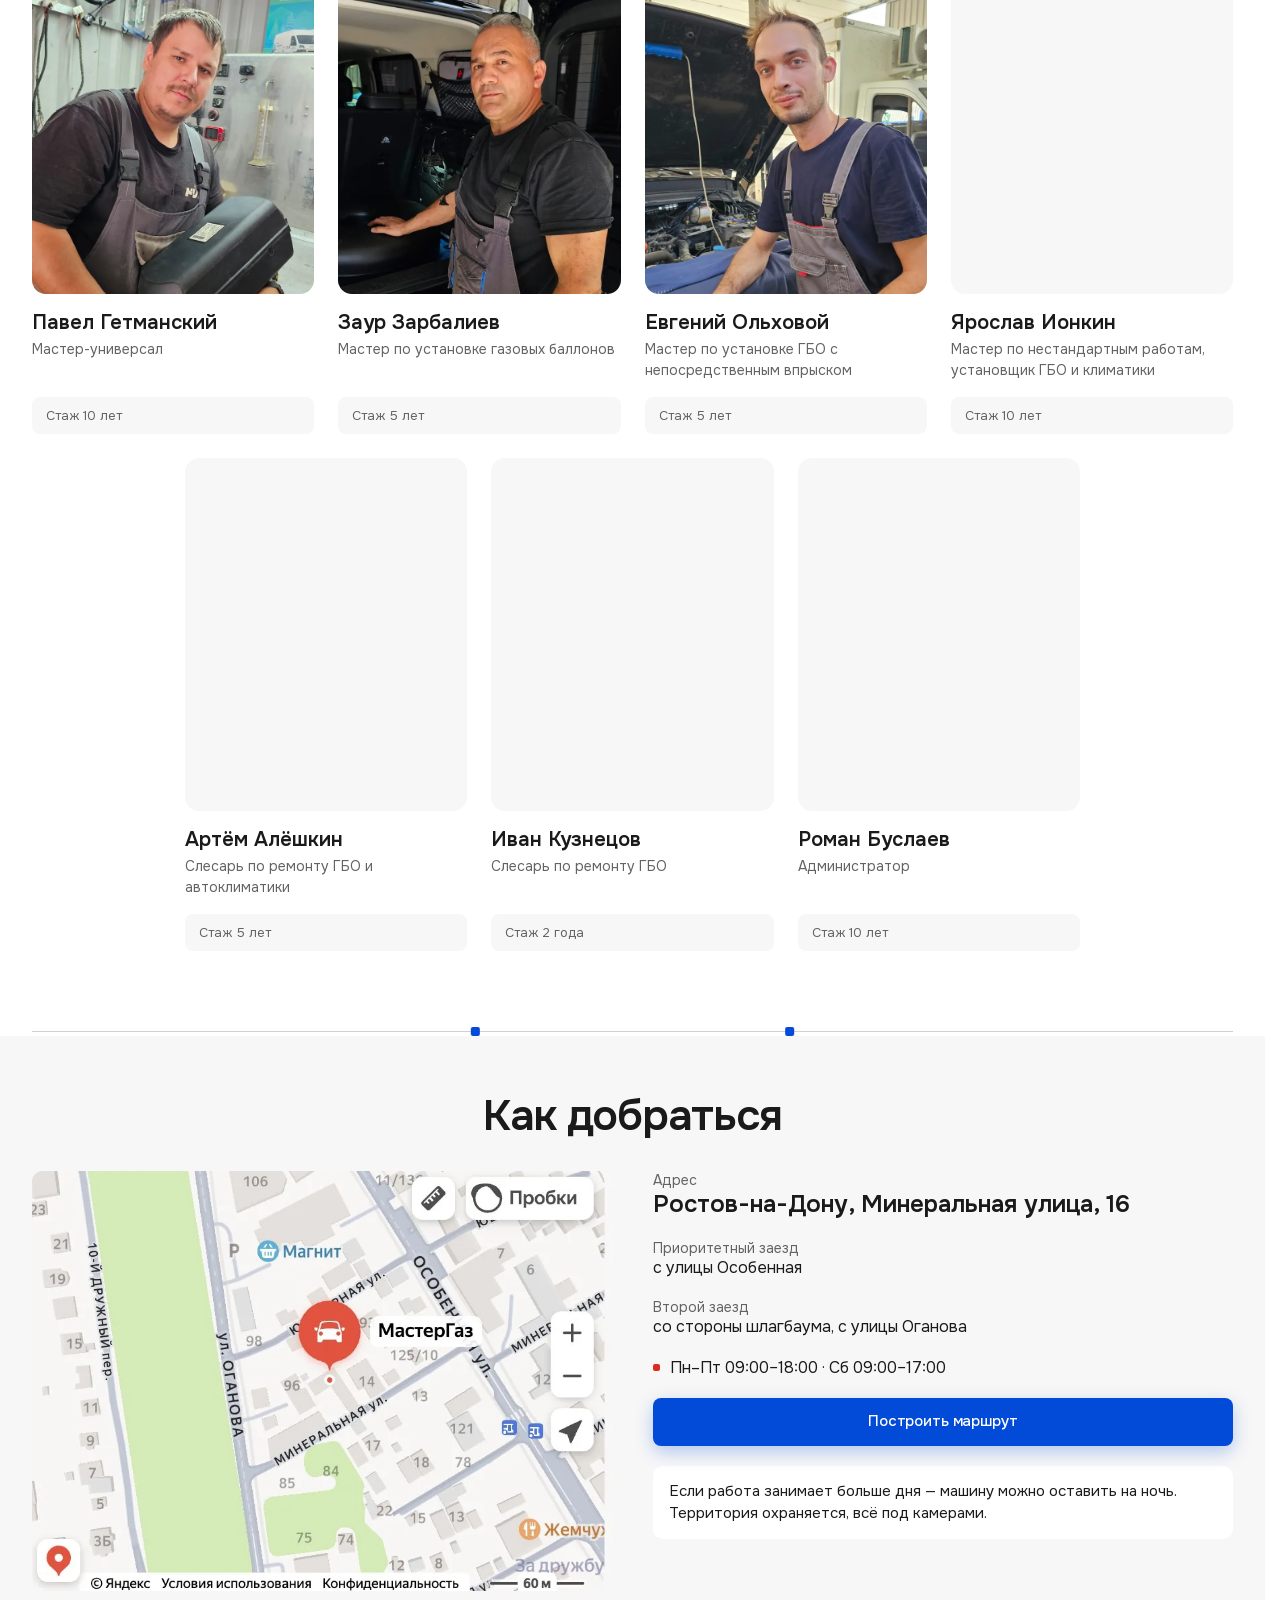
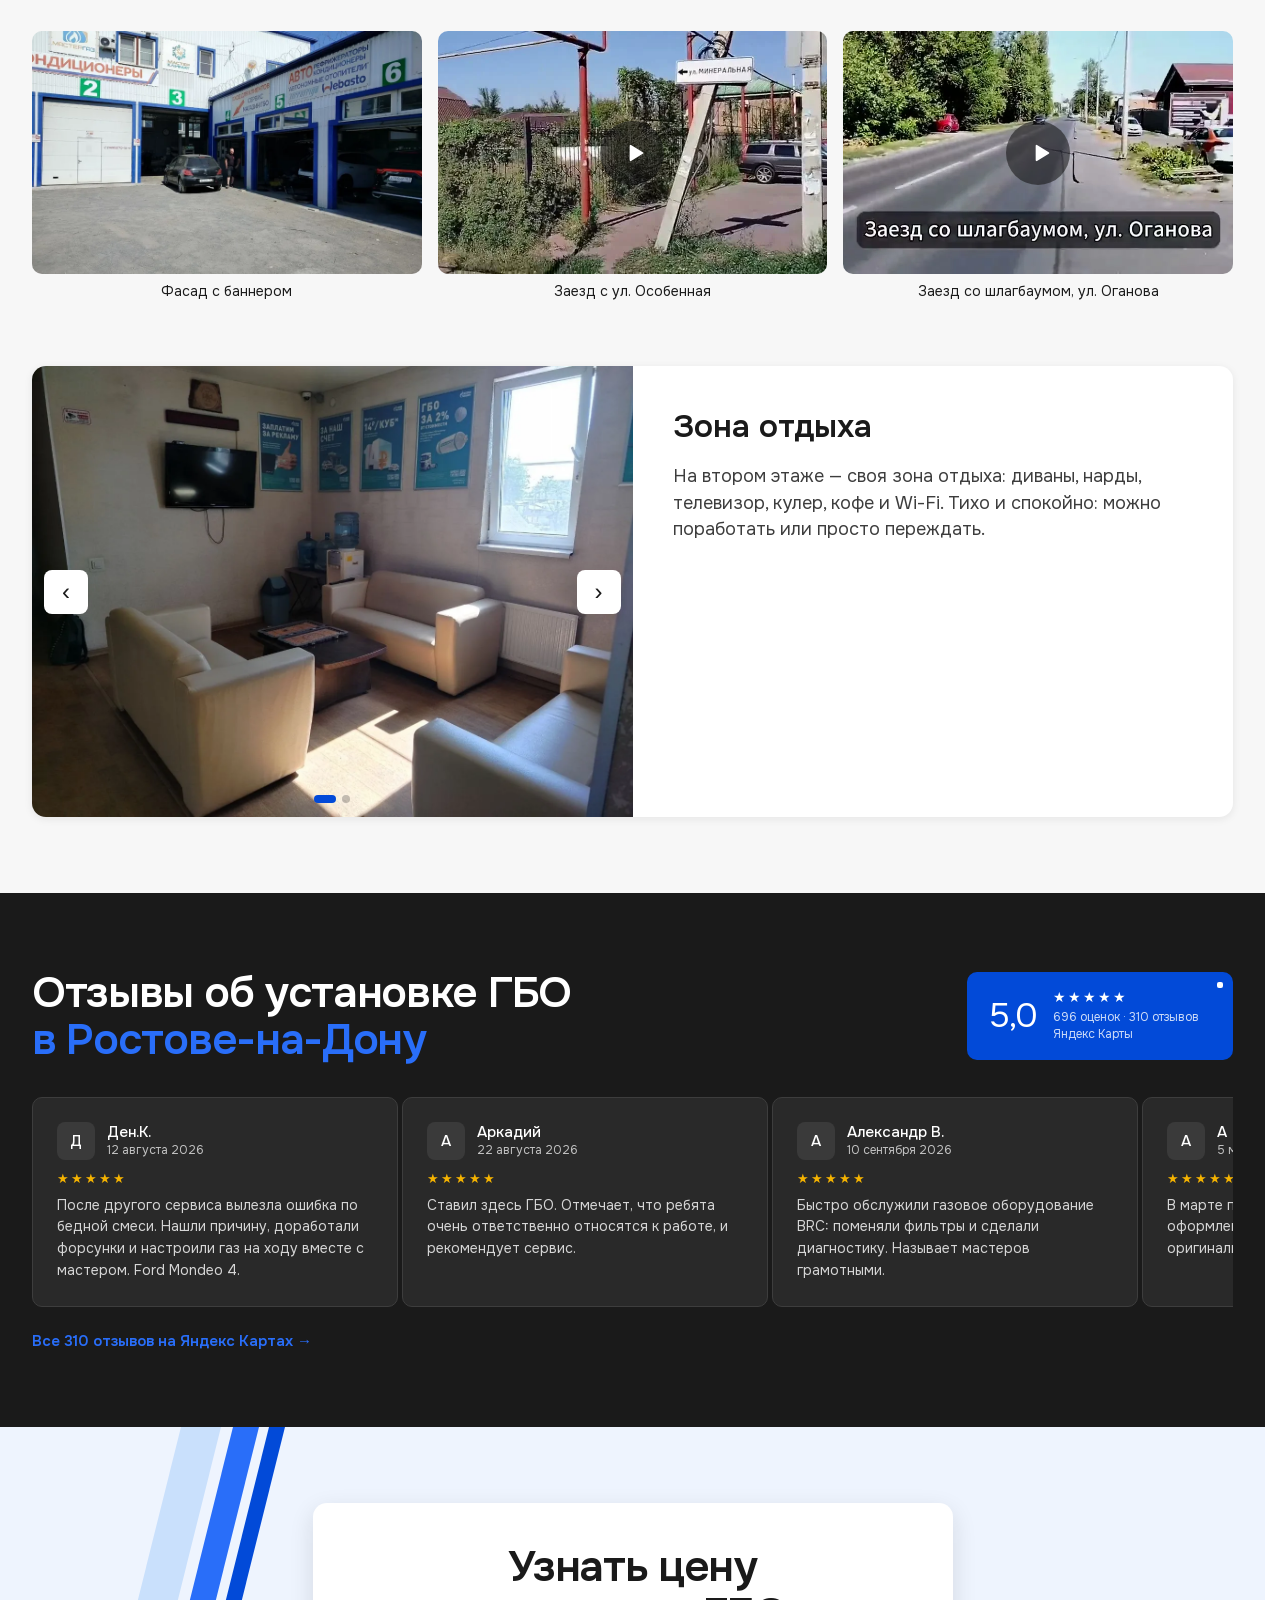
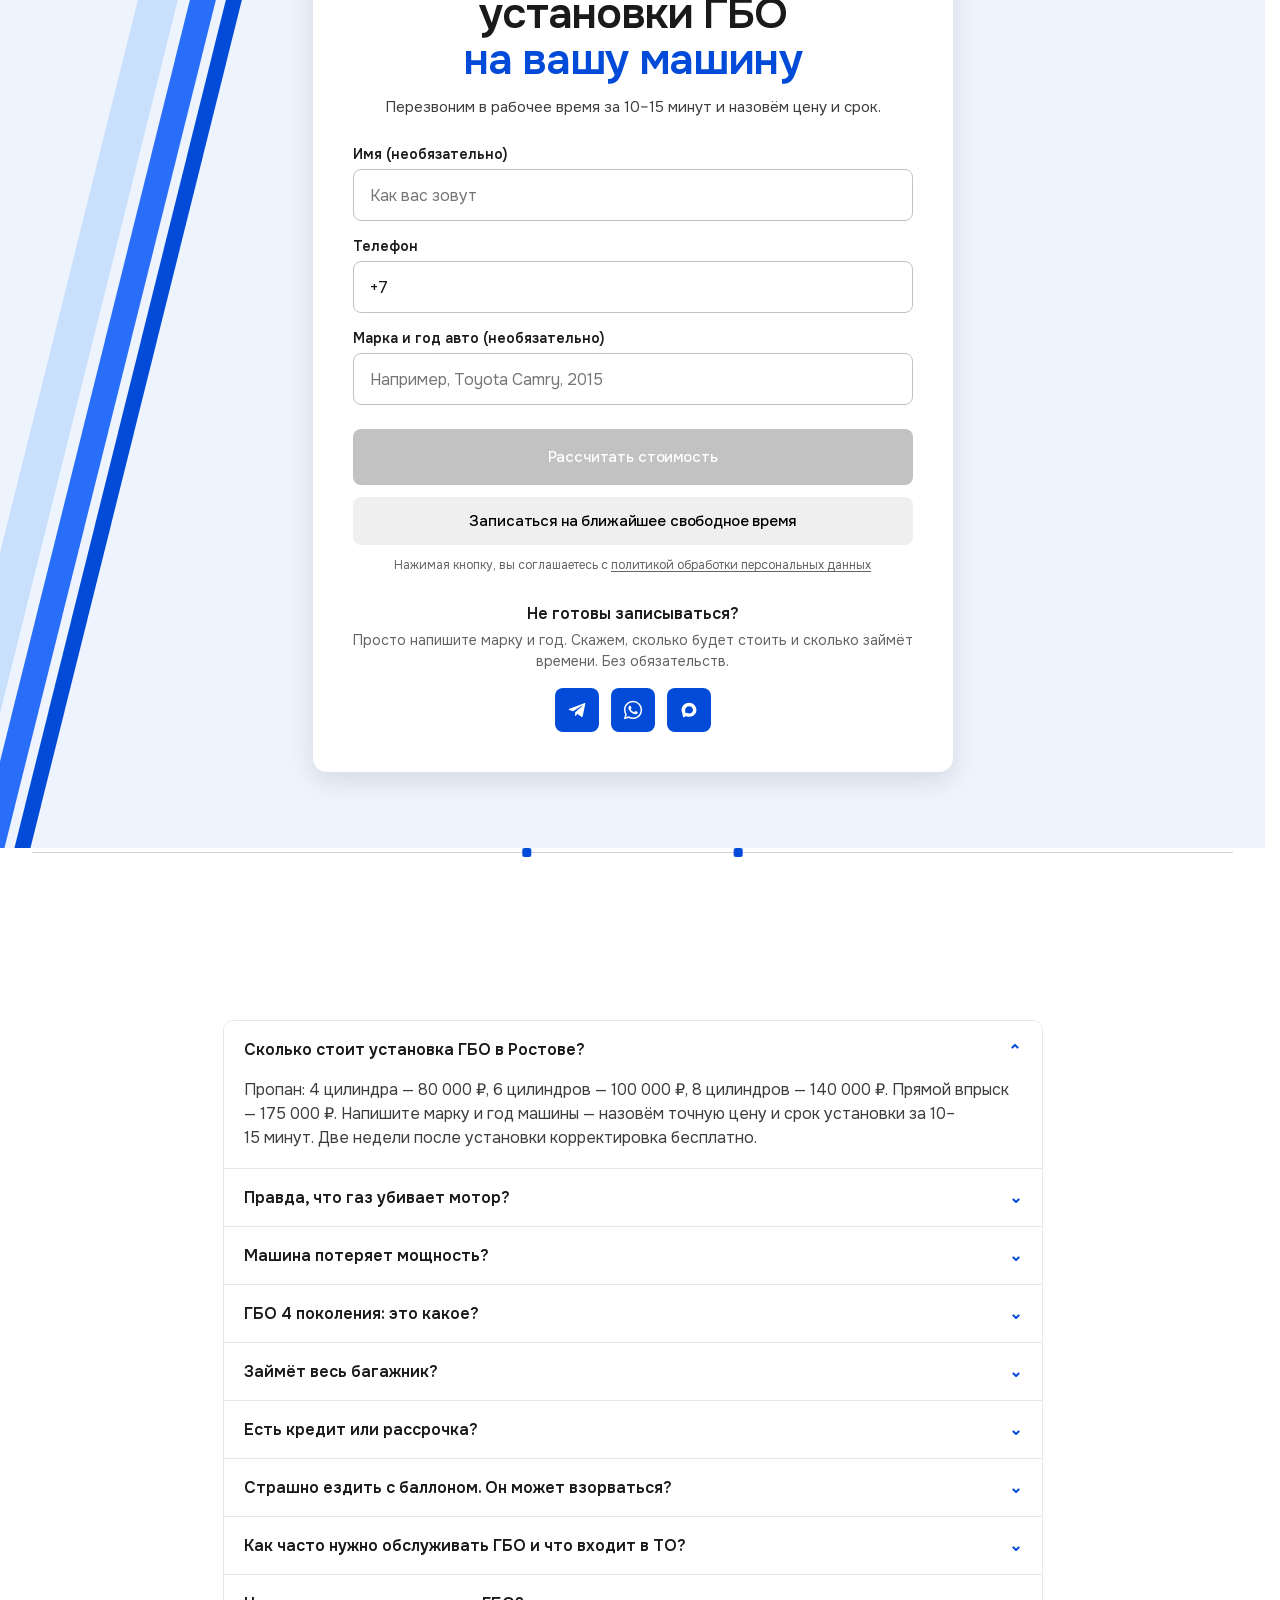
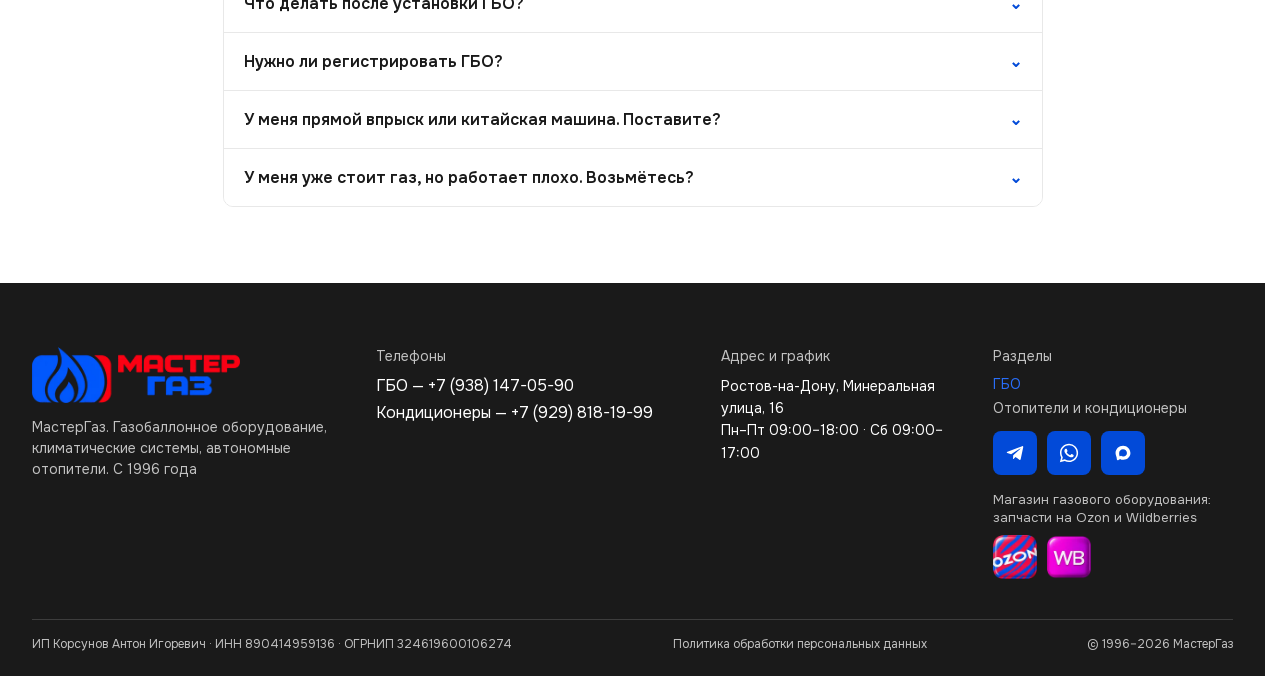
==== commit 87f4570c: "Версия 46: заголовок отзывов на ГБО больше не прыгает со строки на строку Причина: заголовок стоял р" ====
--- a/index.html
+++ b/index.html
@@ -18,18 +18,18 @@
 <script>document.documentElement.classList.add('dv')</script>
 <link rel="preload" href="font/onest-cyrillic.woff2" as="font" type="font/woff2" crossorigin>
 <link rel="preload" href="img/foto/h4.webp" as="image" fetchpriority="high">
-<link rel="icon" href="favicon.ico?v=45" sizes="any">
-<link rel="icon" type="image/png" sizes="32x32" href="favicon-32.png?v=45">
-<link rel="icon" type="image/png" sizes="192x192" href="favicon-192.png?v=45">
-<link rel="apple-touch-icon" href="apple-touch-icon.png?v=45">
-<link rel="stylesheet" href="site.css?v=45">
+<link rel="icon" href="favicon.ico?v=46" sizes="any">
+<link rel="icon" type="image/png" sizes="32x32" href="favicon-32.png?v=46">
+<link rel="icon" type="image/png" sizes="192x192" href="favicon-192.png?v=46">
+<link rel="apple-touch-icon" href="apple-touch-icon.png?v=46">
+<link rel="stylesheet" href="site.css?v=46">
 <!-- Файлы собраны командой sborka/sobrat.js: react.js - Реакт в рабочей сборке,
      osnova.js - дизайн-система и настройки, app.js - блоки страницы из .jsx.
      Порядок менять нельзя: в osnova.js лежат старые копии блоков, их должны
      перезаписать свежие из app.js. После правки .jsx - пересобрать и поднять ?v= -->
-<script src="react.js?v=45" defer></script>
-<script src="osnova.js?v=45" defer></script>
-<script src="app.js?v=45" defer></script>
+<script src="react.js?v=46" defer></script>
+<script src="osnova.js?v=46" defer></script>
+<script src="app.js?v=46" defer></script>
 </head>
 <body>
 <div id="root"></div>
--- a/site.css
+++ b/site.css
@@ -141,6 +141,7 @@
 @media (max-width:380px){.hero__cap{min-height:36px}}
 .hero__rate{margin:8px 0 0;font-size:13px;line-height:1.4;color:rgba(255,255,255,.55);text-align:center}
 .hero__stars{color:#f5b301;letter-spacing:2px;margin-right:8px}
+html{scrollbar-gutter:stable}
 h2{font-size:clamp(30px,3.4vw,48px);line-height:1.08;letter-spacing:-.03em;text-wrap:balance}
 .sticker{position:absolute;z-index:3;top:-11px;left:-11px;width:78px;height:78px;border-radius:10px;box-sizing:border-box;
   background:var(--color-primary);color:#fff;display:flex;flex-direction:column;justify-content:space-between;
@@ -238,6 +239,7 @@
 .works-head{max-width:1280px;margin:0 auto;padding:0 32px}
 .works-head h2{margin:0;font-weight:600;text-align:center;color:var(--color-ink)}
 h2 .l1,h2 em{display:block;text-wrap:balance}
+@media (max-width:760px){.reviews-band h2 .l1{display:inline}}
 h2 em{font-style:normal;color:var(--color-primary)}
 @media (max-width:760px){.works-head{padding:0}}
 .dock-nav{display:flex;align-items:center;justify-content:center;gap:16px;margin-top:10px}
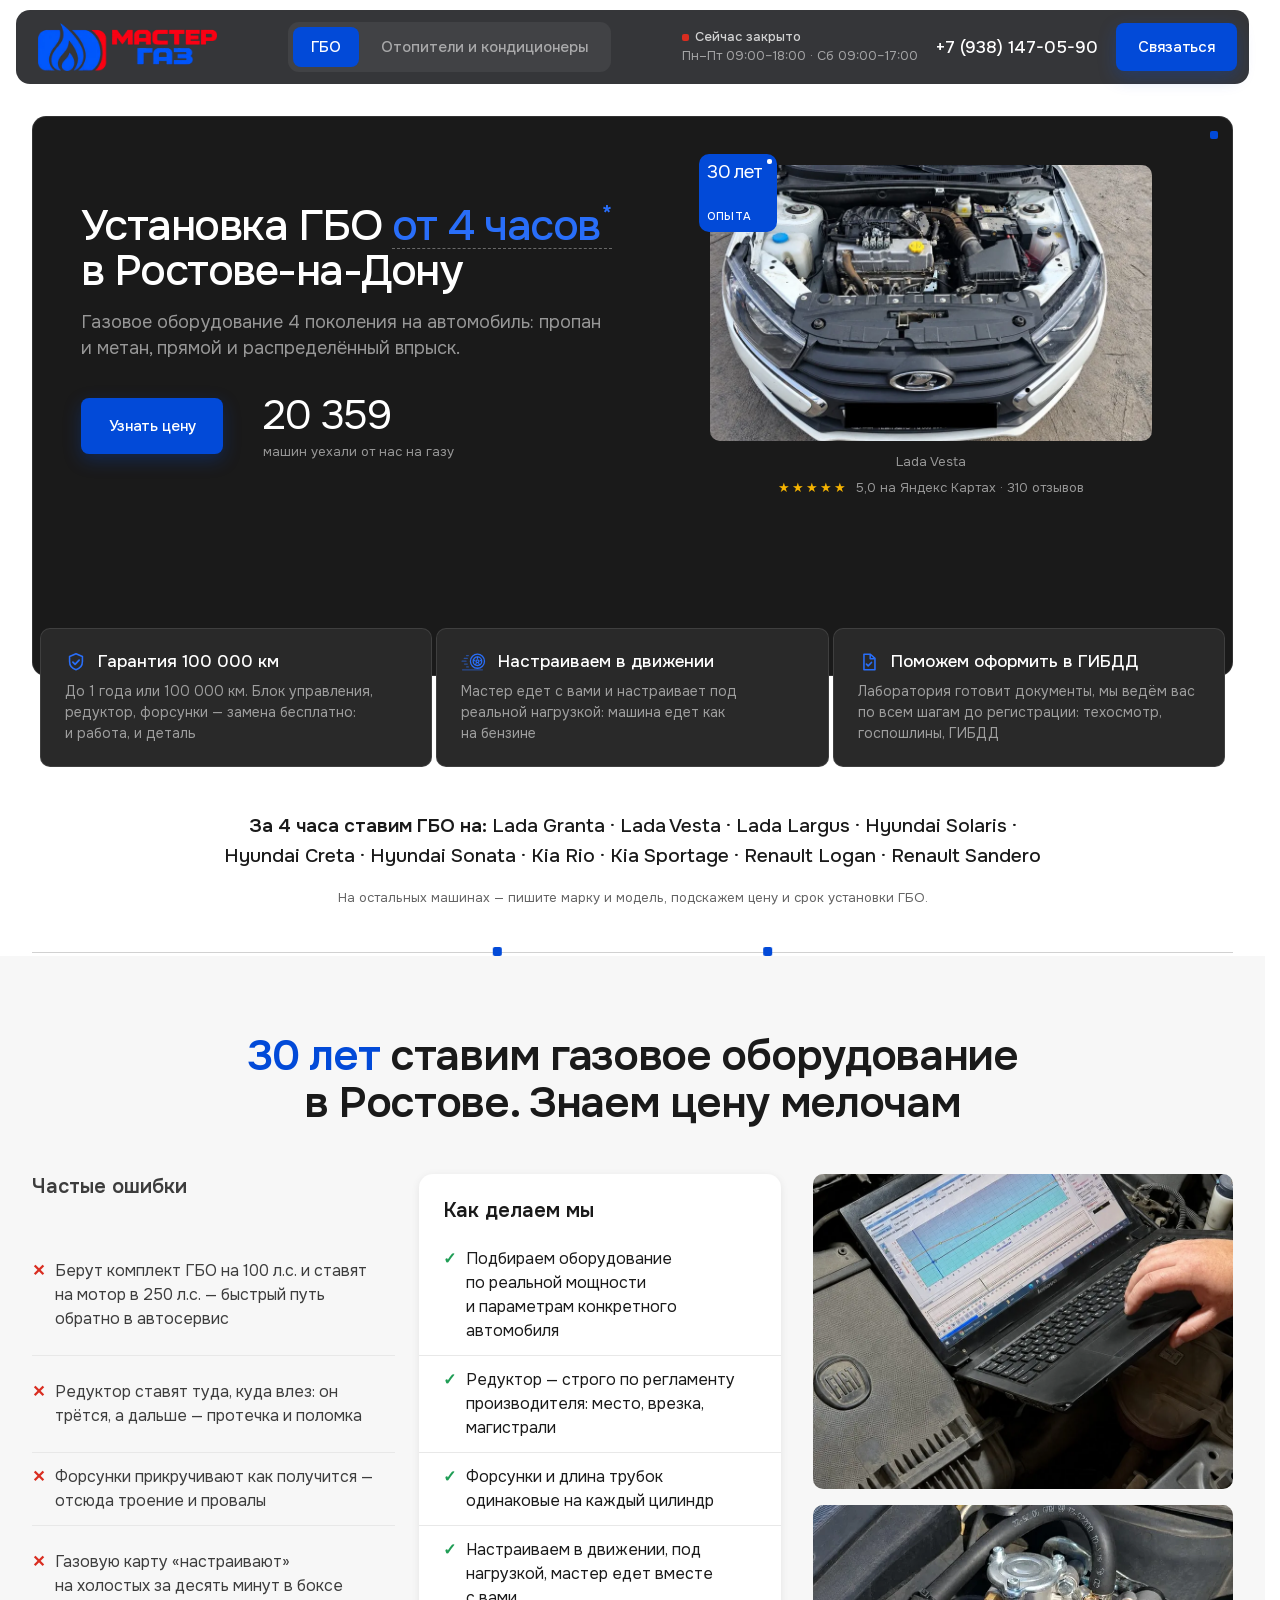
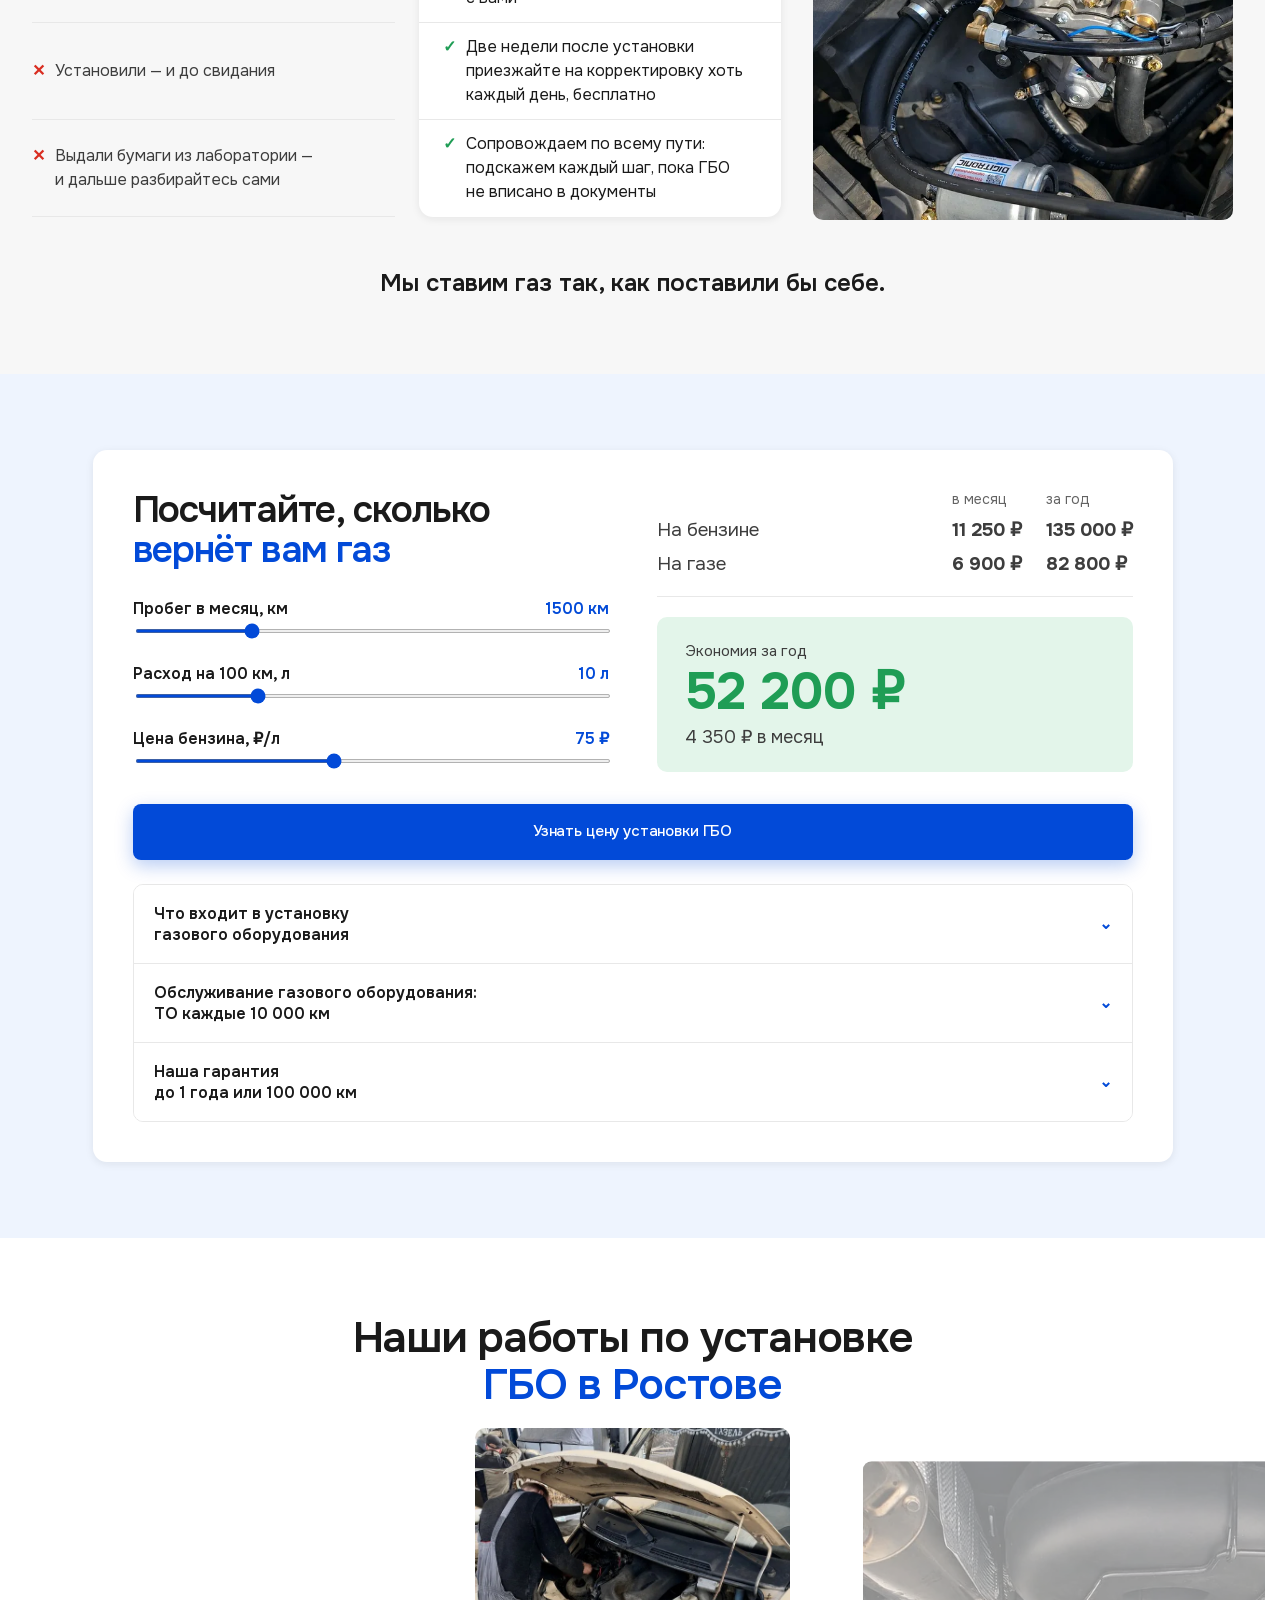
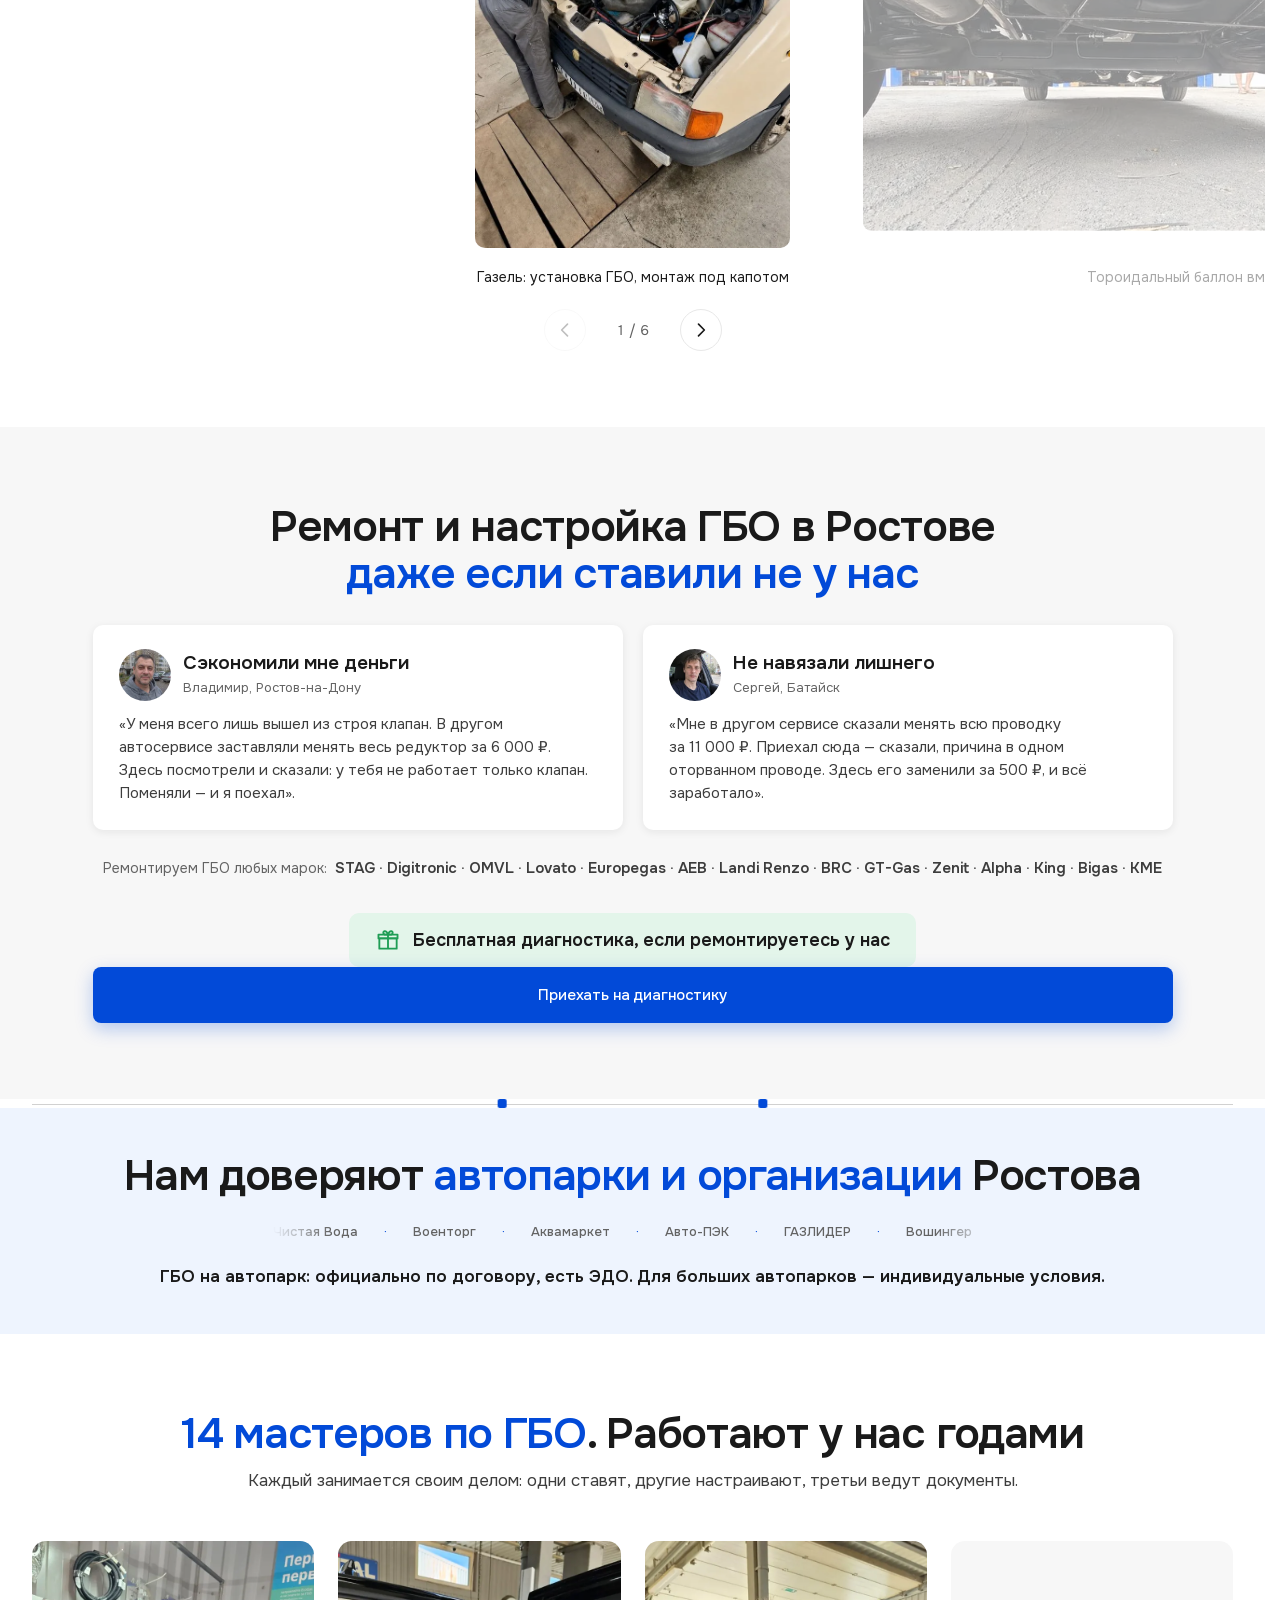
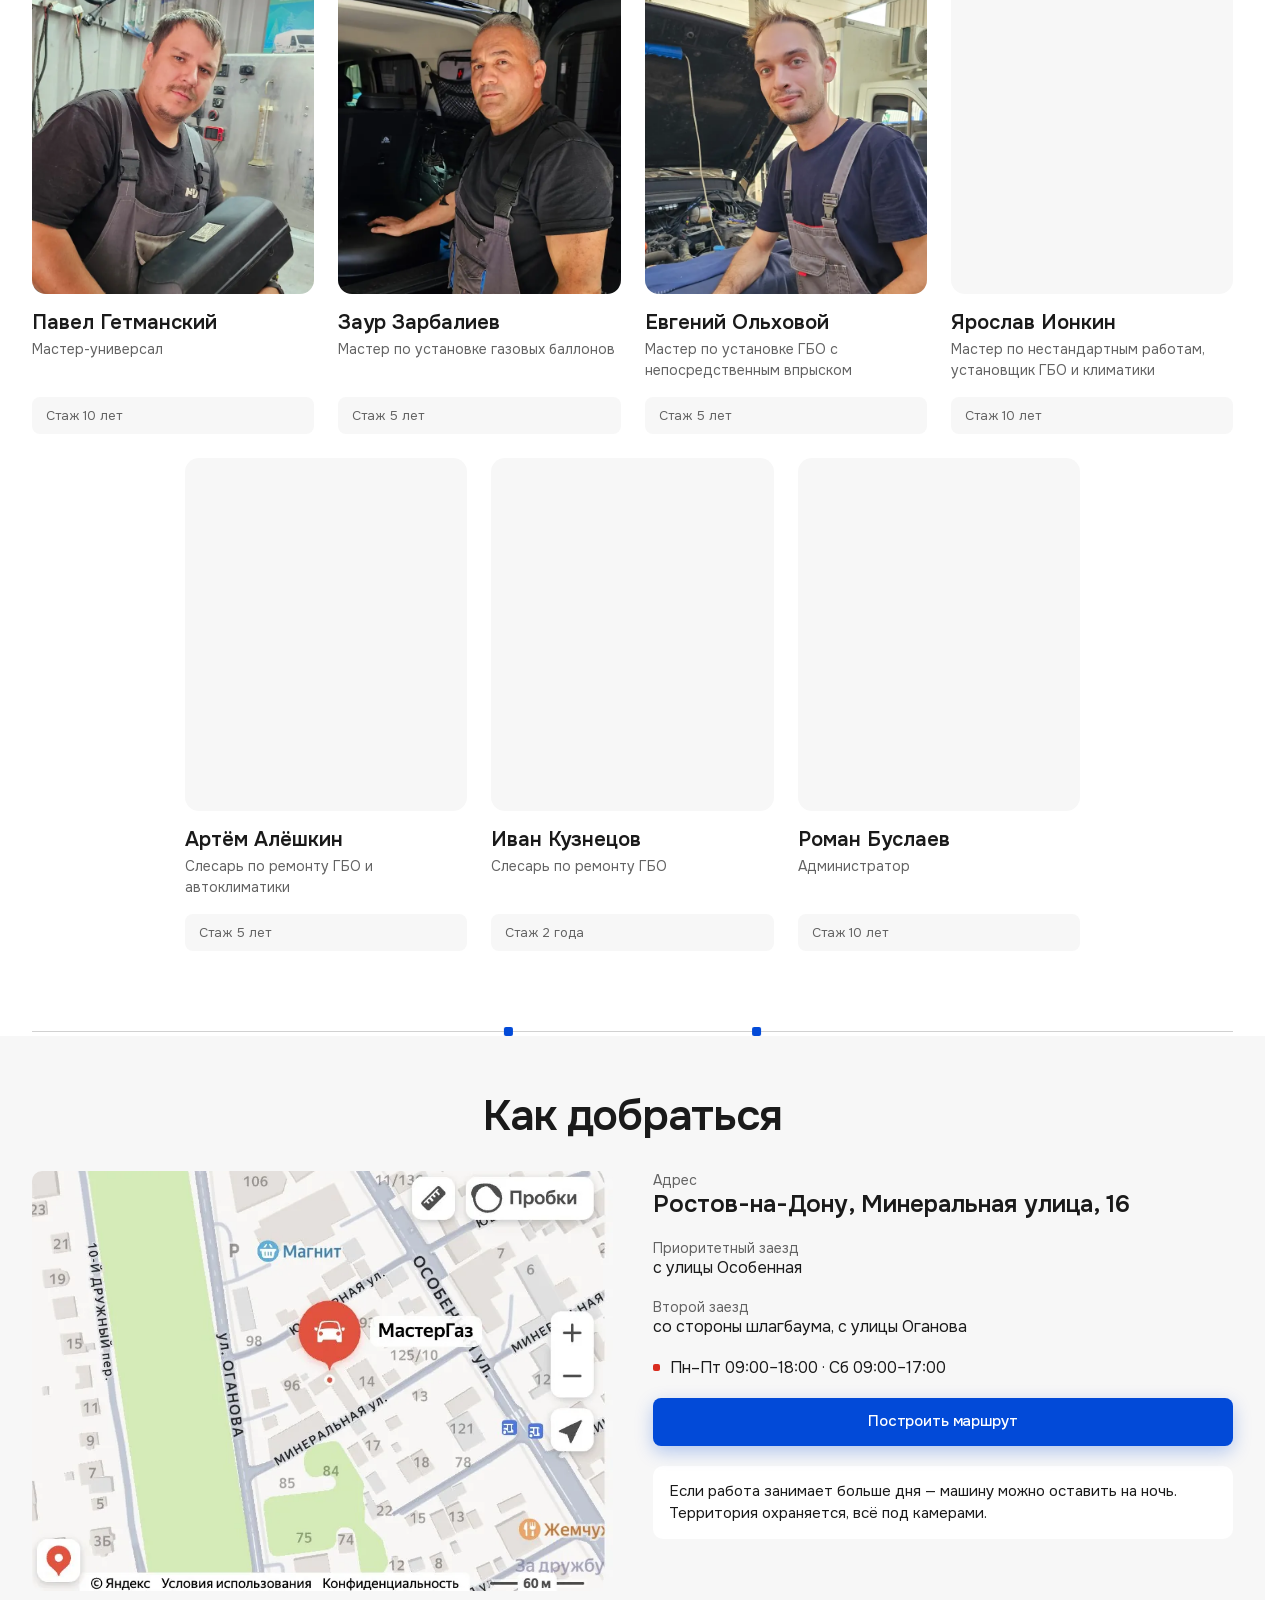
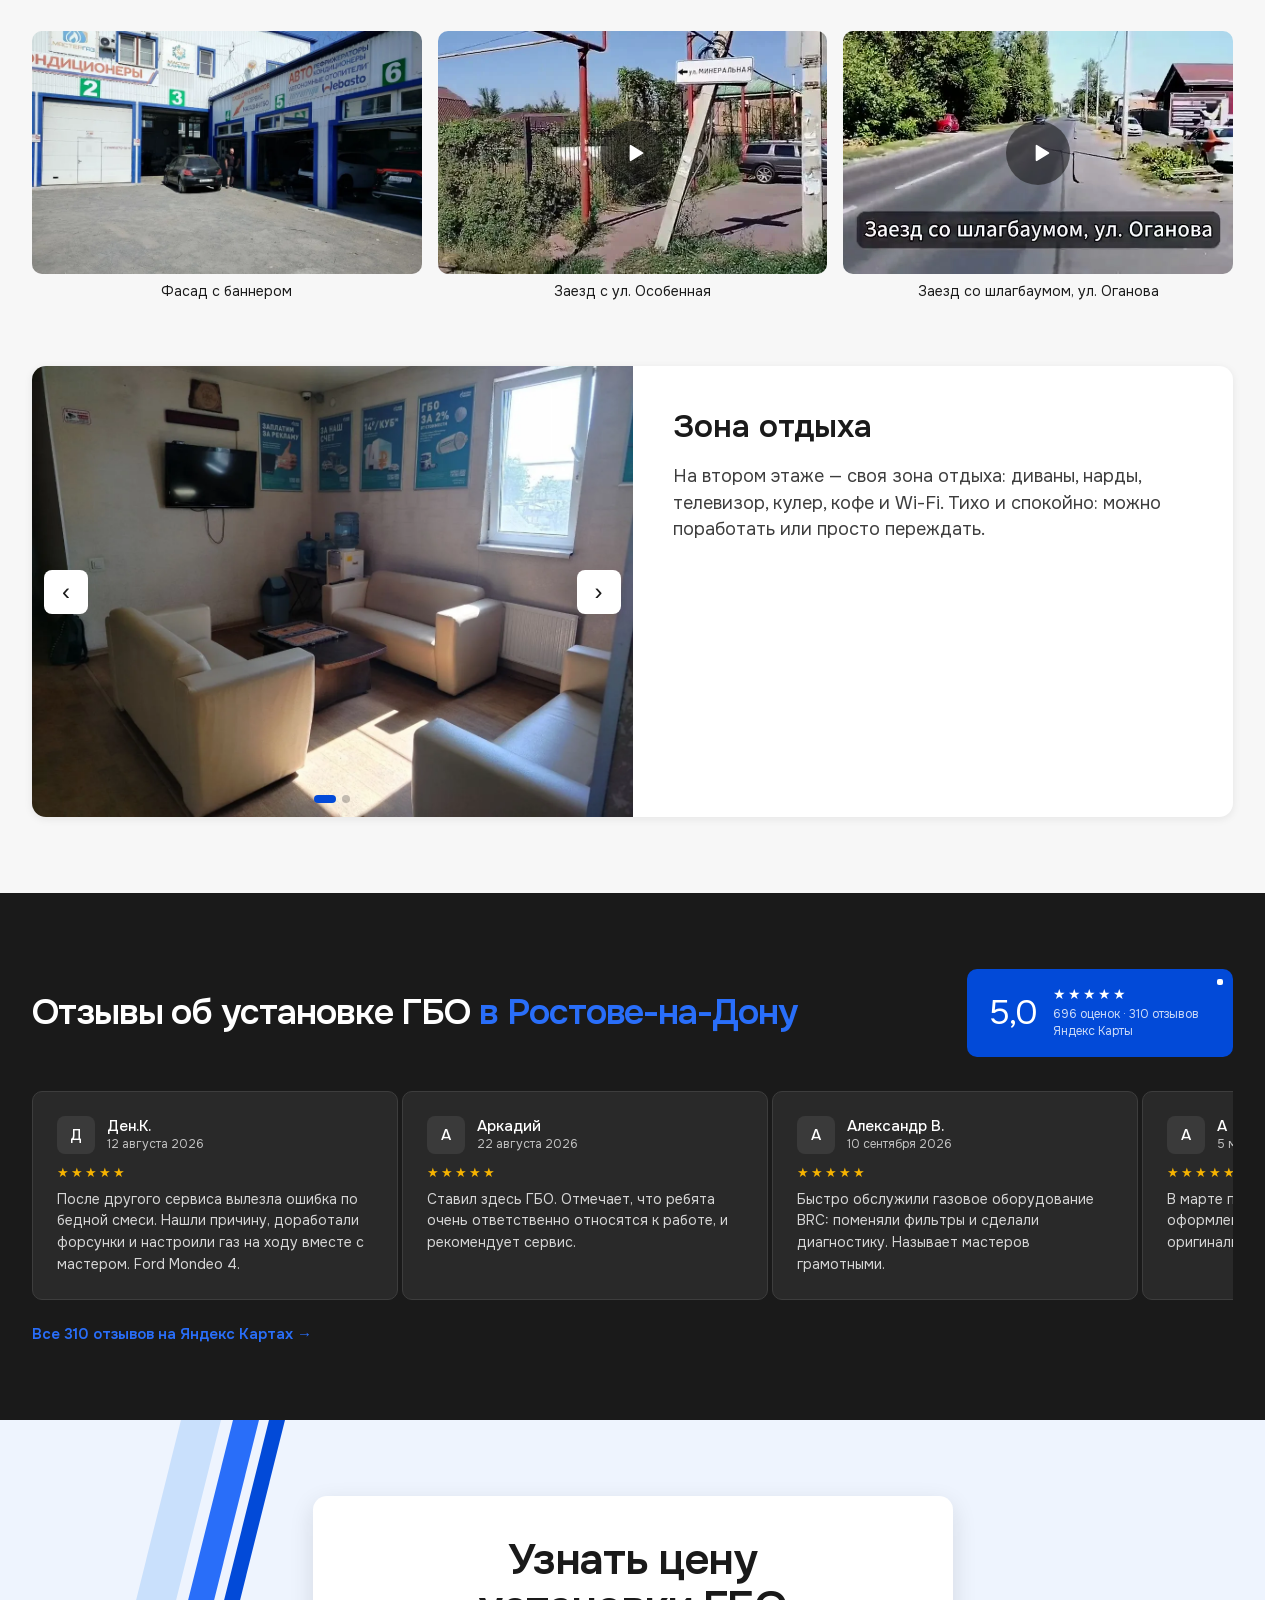
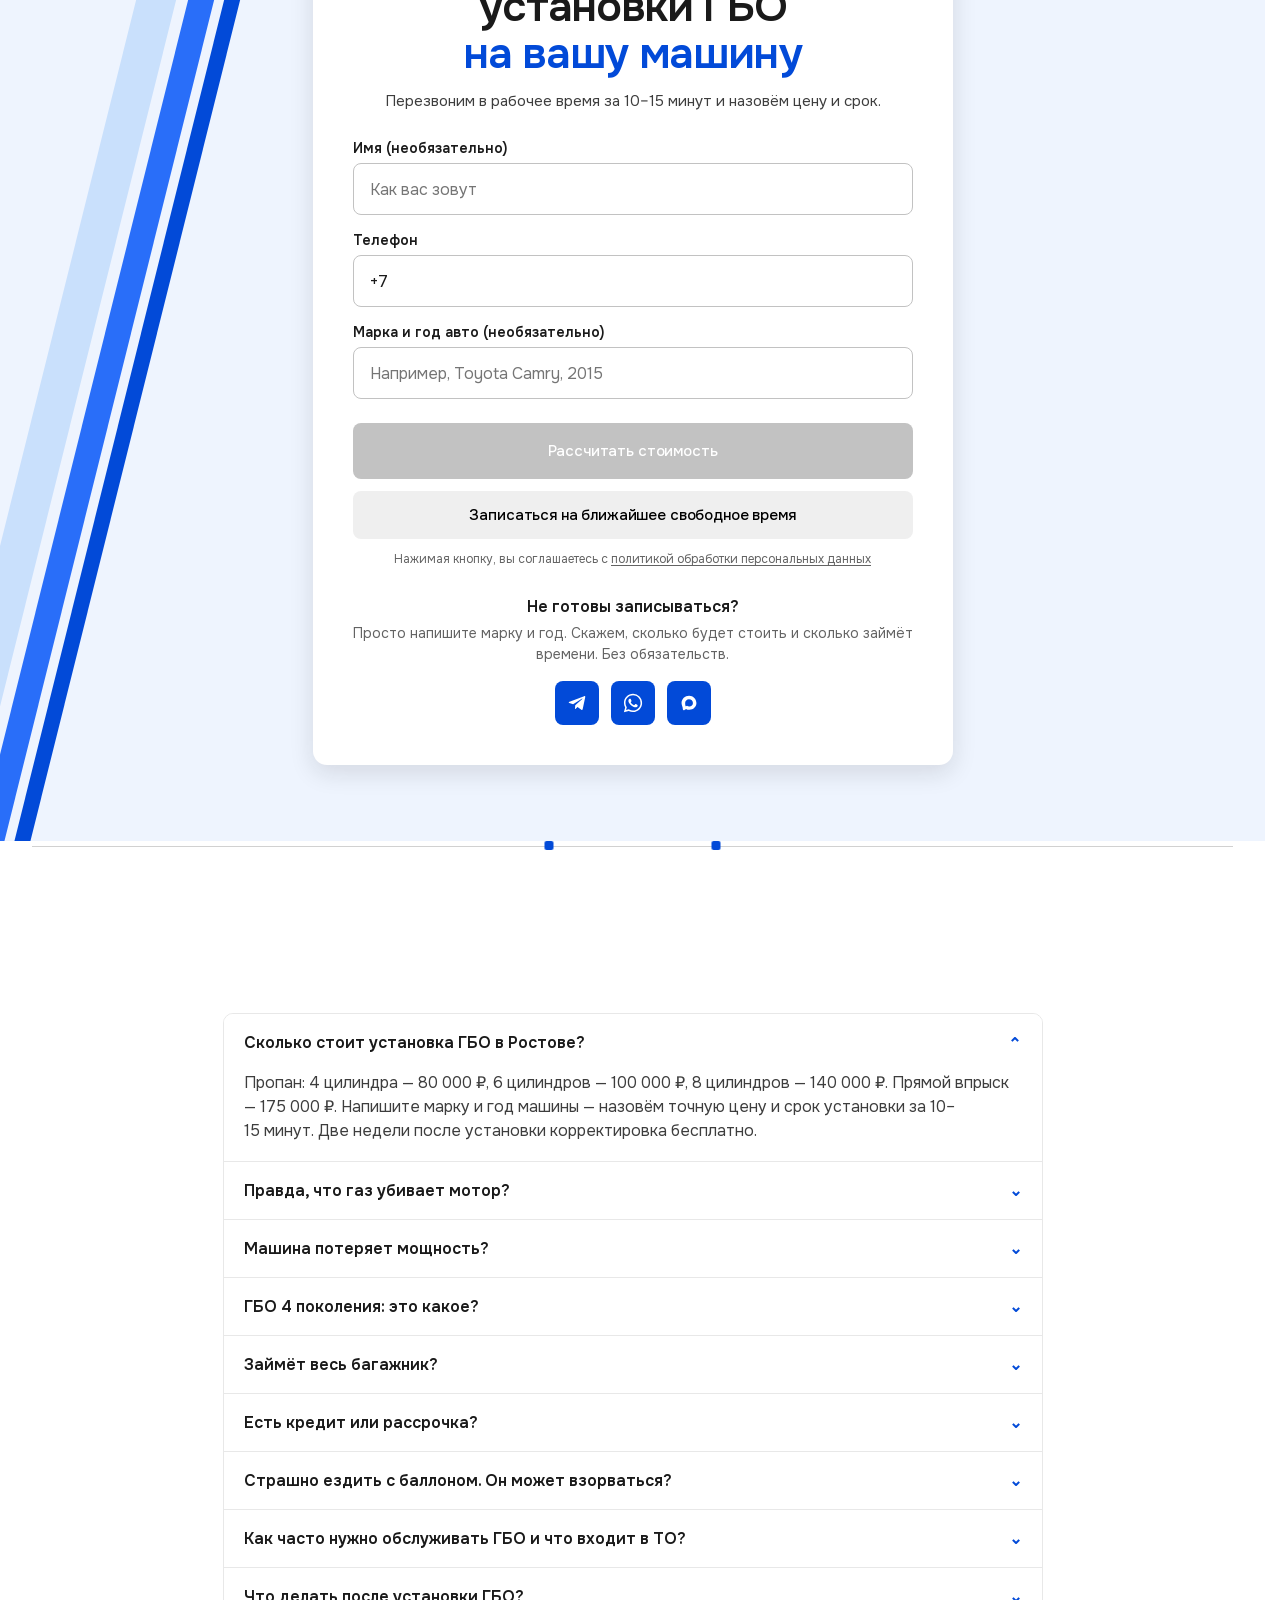
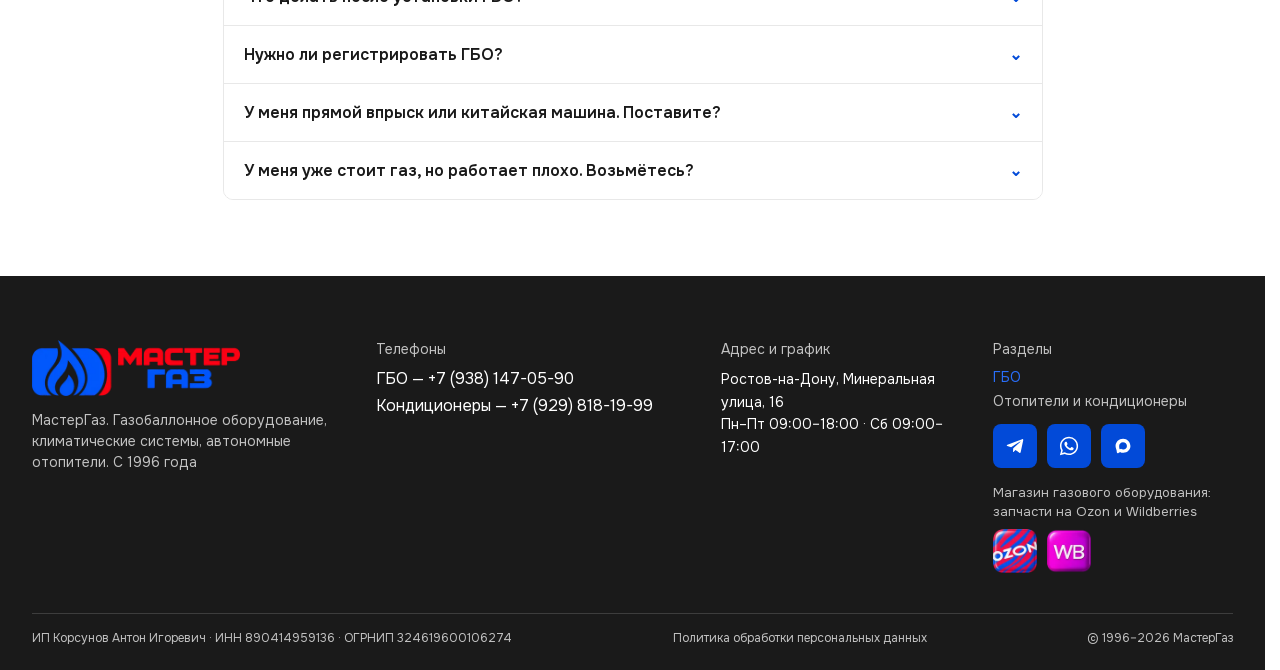
==== commit c018f9c2: "Версия 47: заголовок отзывов в одну строку, блок с фото на отопителях без дыры Отзывы на ГБО: у заго" ====
--- a/index.html
+++ b/index.html
@@ -18,18 +18,18 @@
 <script>document.documentElement.classList.add('dv')</script>
 <link rel="preload" href="font/onest-cyrillic.woff2" as="font" type="font/woff2" crossorigin>
 <link rel="preload" href="img/foto/h4.webp" as="image" fetchpriority="high">
-<link rel="icon" href="favicon.ico?v=46" sizes="any">
-<link rel="icon" type="image/png" sizes="32x32" href="favicon-32.png?v=46">
-<link rel="icon" type="image/png" sizes="192x192" href="favicon-192.png?v=46">
-<link rel="apple-touch-icon" href="apple-touch-icon.png?v=46">
-<link rel="stylesheet" href="site.css?v=46">
+<link rel="icon" href="favicon.ico?v=47" sizes="any">
+<link rel="icon" type="image/png" sizes="32x32" href="favicon-32.png?v=47">
+<link rel="icon" type="image/png" sizes="192x192" href="favicon-192.png?v=47">
+<link rel="apple-touch-icon" href="apple-touch-icon.png?v=47">
+<link rel="stylesheet" href="site.css?v=47">
 <!-- Файлы собраны командой sborka/sobrat.js: react.js - Реакт в рабочей сборке,
      osnova.js - дизайн-система и настройки, app.js - блоки страницы из .jsx.
      Порядок менять нельзя: в osnova.js лежат старые копии блоков, их должны
      перезаписать свежие из app.js. После правки .jsx - пересобрать и поднять ?v= -->
-<script src="react.js?v=46" defer></script>
-<script src="osnova.js?v=46" defer></script>
-<script src="app.js?v=46" defer></script>
+<script src="react.js?v=47" defer></script>
+<script src="osnova.js?v=47" defer></script>
+<script src="app.js?v=47" defer></script>
 </head>
 <body>
 <div id="root"></div>
--- a/site.css
+++ b/site.css
@@ -239,7 +239,6 @@
 .works-head{max-width:1280px;margin:0 auto;padding:0 32px}
 .works-head h2{margin:0;font-weight:600;text-align:center;color:var(--color-ink)}
 h2 .l1,h2 em{display:block;text-wrap:balance}
-@media (max-width:760px){.reviews-band h2 .l1{display:inline}}
 h2 em{font-style:normal;color:var(--color-primary)}
 @media (max-width:760px){.works-head{padding:0}}
 .dock-nav{display:flex;align-items:center;justify-content:center;gap:16px;margin-top:10px}
@@ -251,6 +250,7 @@
 .dock-nav__n{min-width:62px;text-align:center;font-size:14px;color:var(--color-graphite);font-variant-numeric:tabular-nums}
 @media (max-width:760px){.dock-nav{gap:14px;margin-top:8px}.dock-nav__b{width:38px;height:38px}.dock-nav__n{font-size:13px;min-width:56px}}
 @media (prefers-reduced-motion:reduce){.dock__card{transition:none}}
+@media (min-width:761px){.reviews-band h2{font-size:clamp(26px,2.85vw,36px)}}
 .rev-head{display:flex;justify-content:space-between;align-items:center;gap:26px;margin-bottom:30px}
 .rate{position:relative;display:flex;align-items:center;gap:16px;background:var(--color-primary);border-radius:10px;padding:16px 34px 16px 22px;color:#fff;text-decoration:none;
   transition:background-color .25s,box-shadow .25s,transform var(--dur-press) var(--ease-out)}
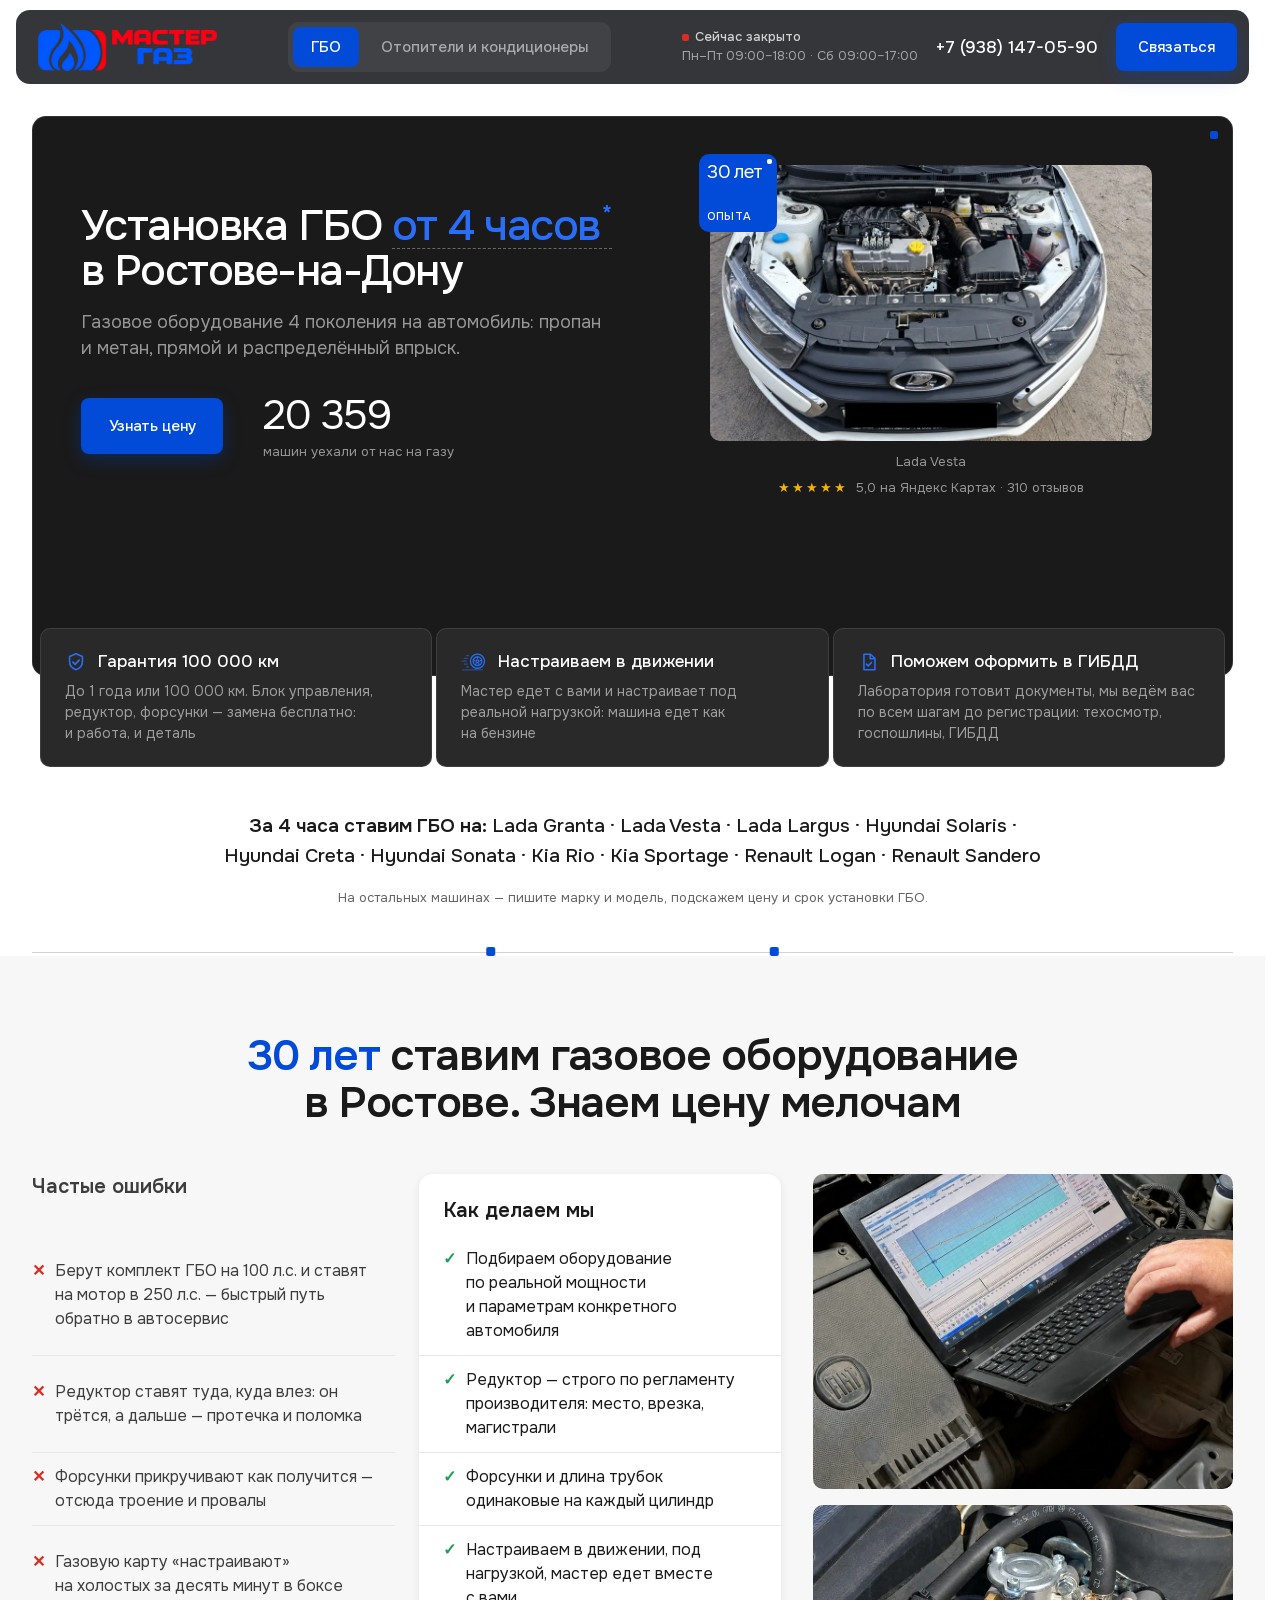
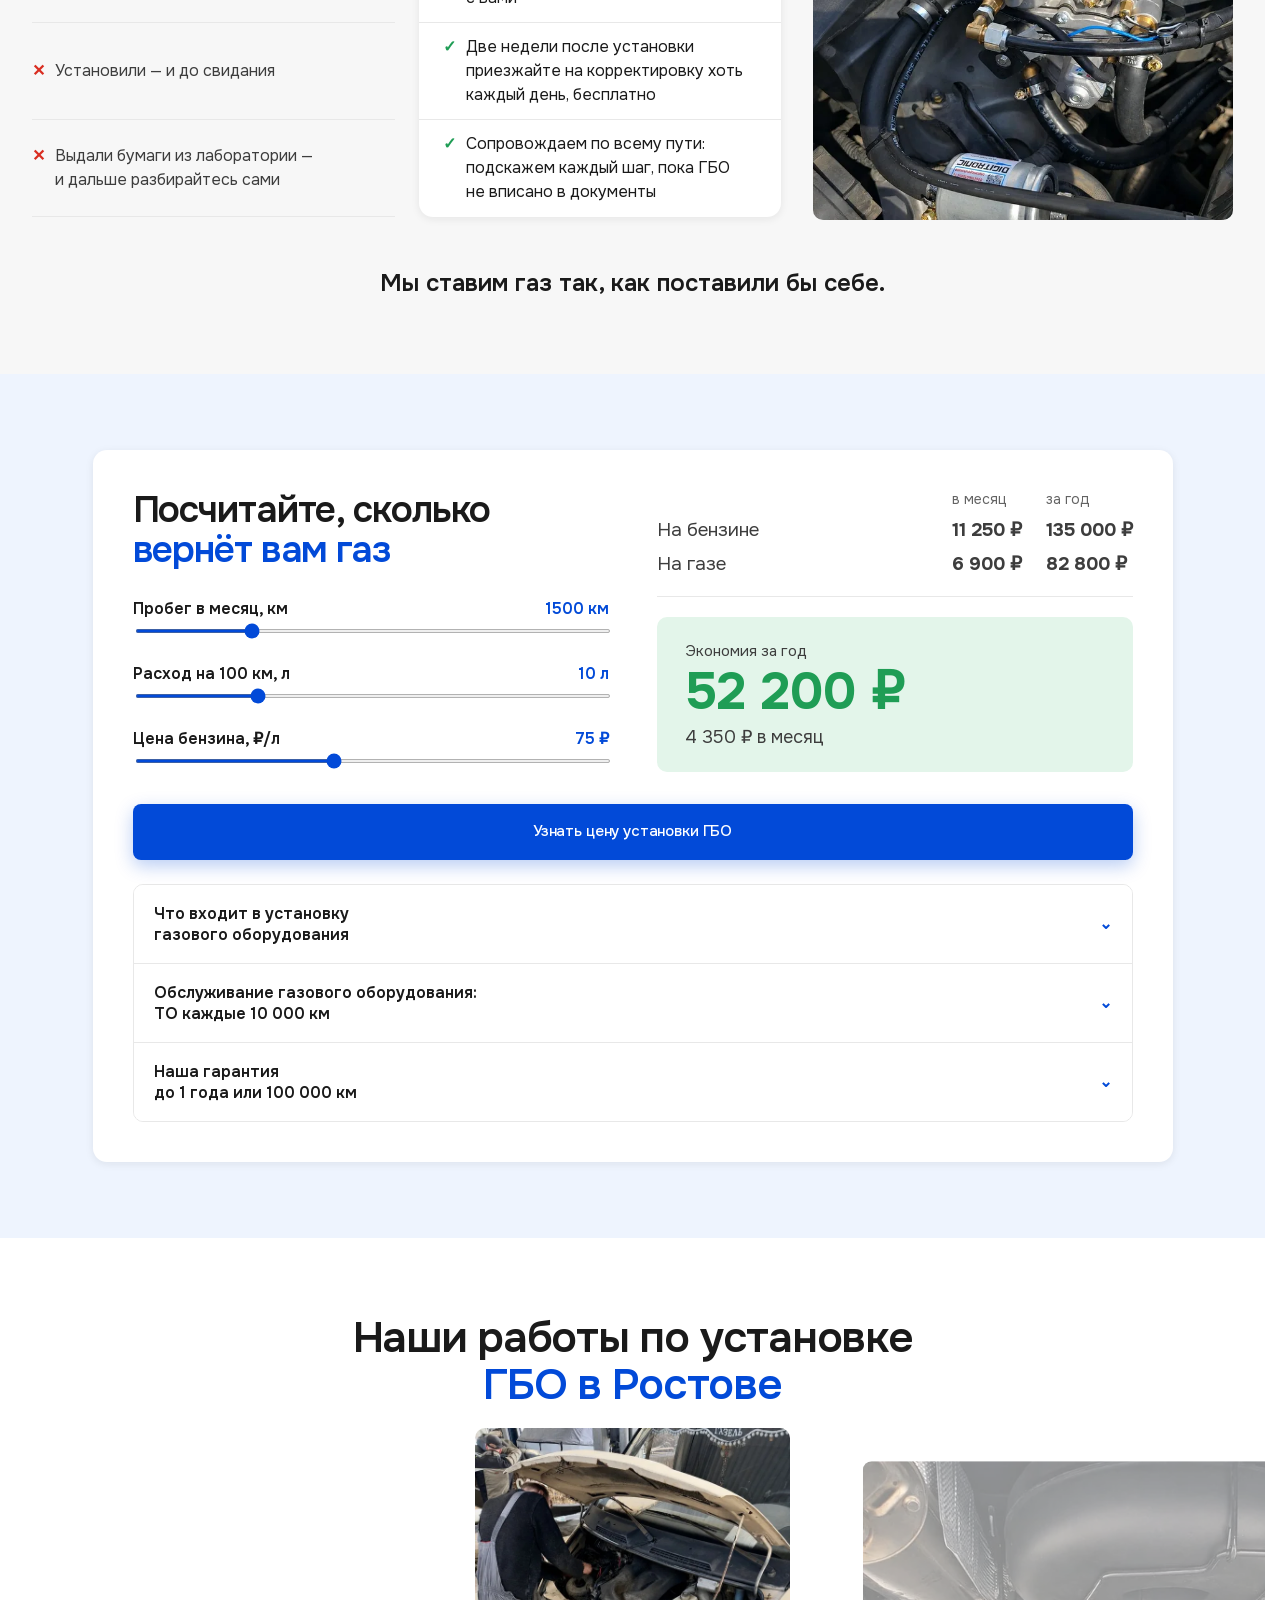
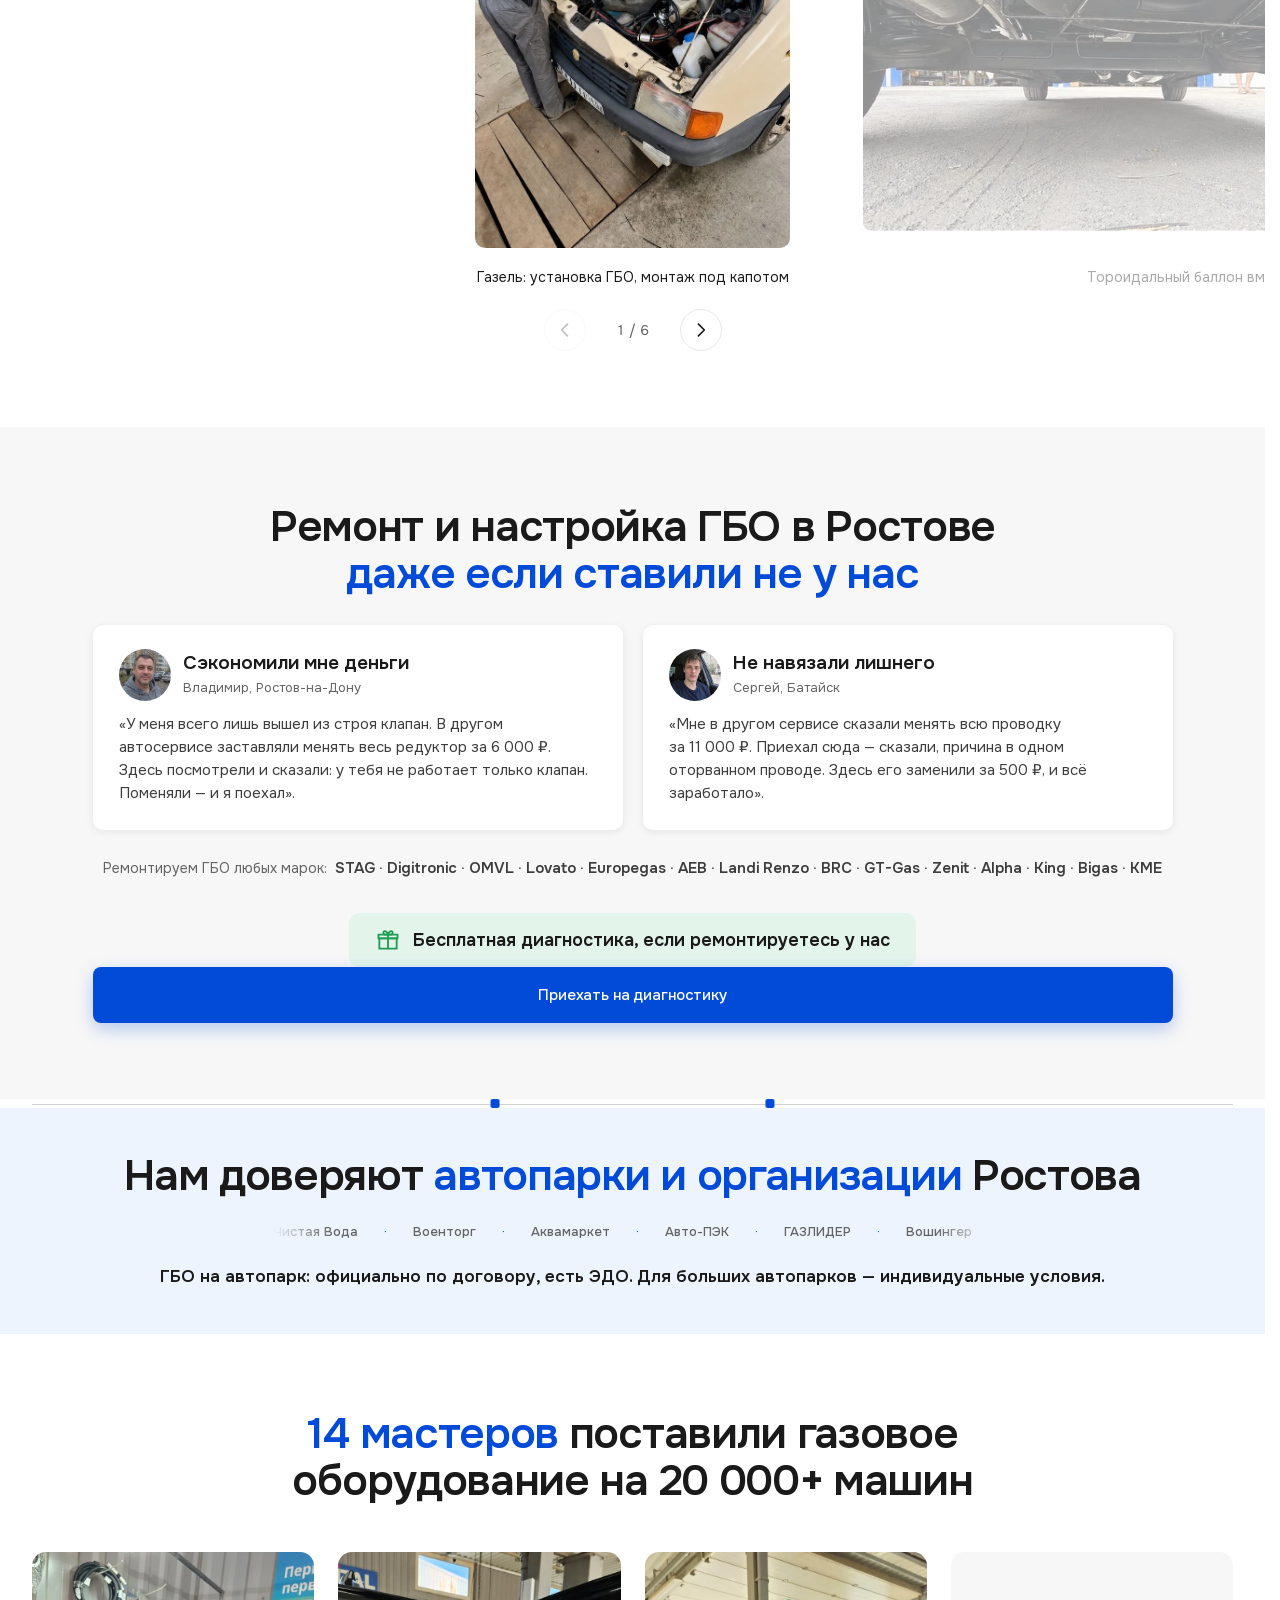
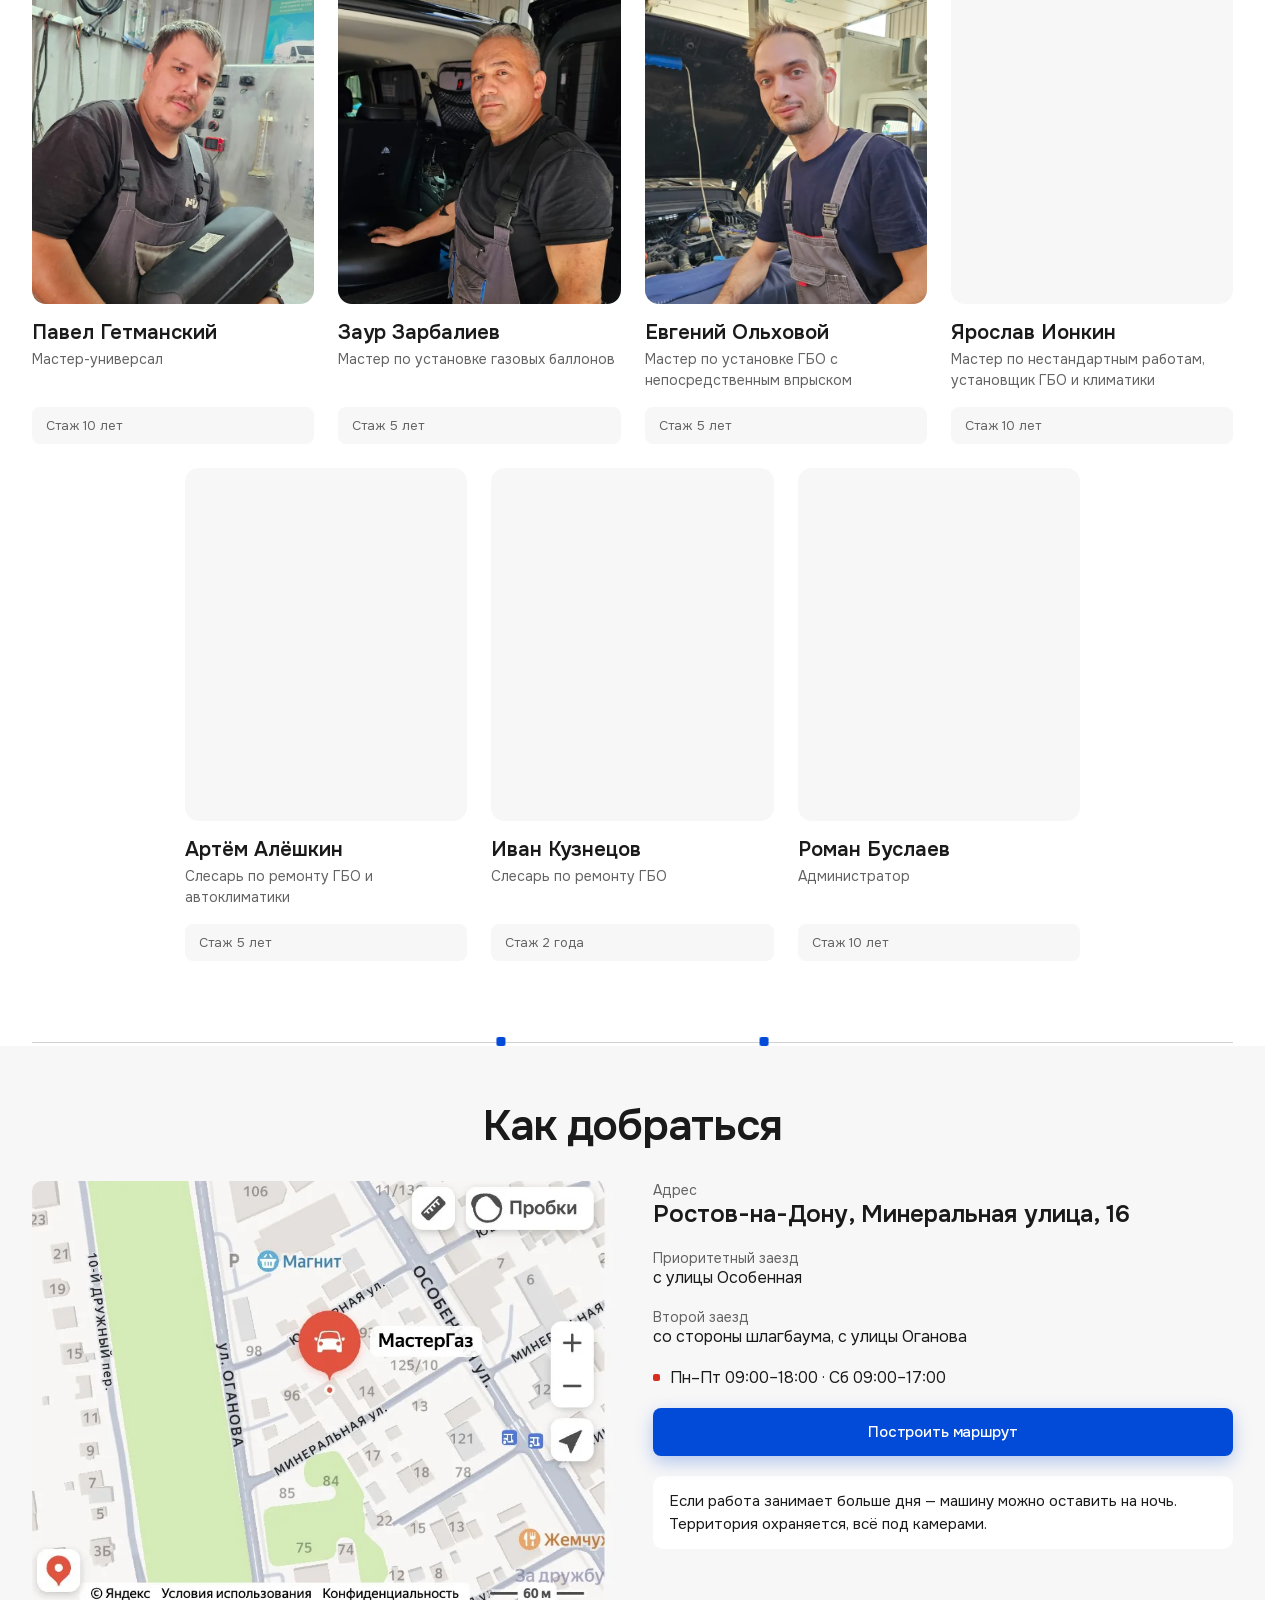
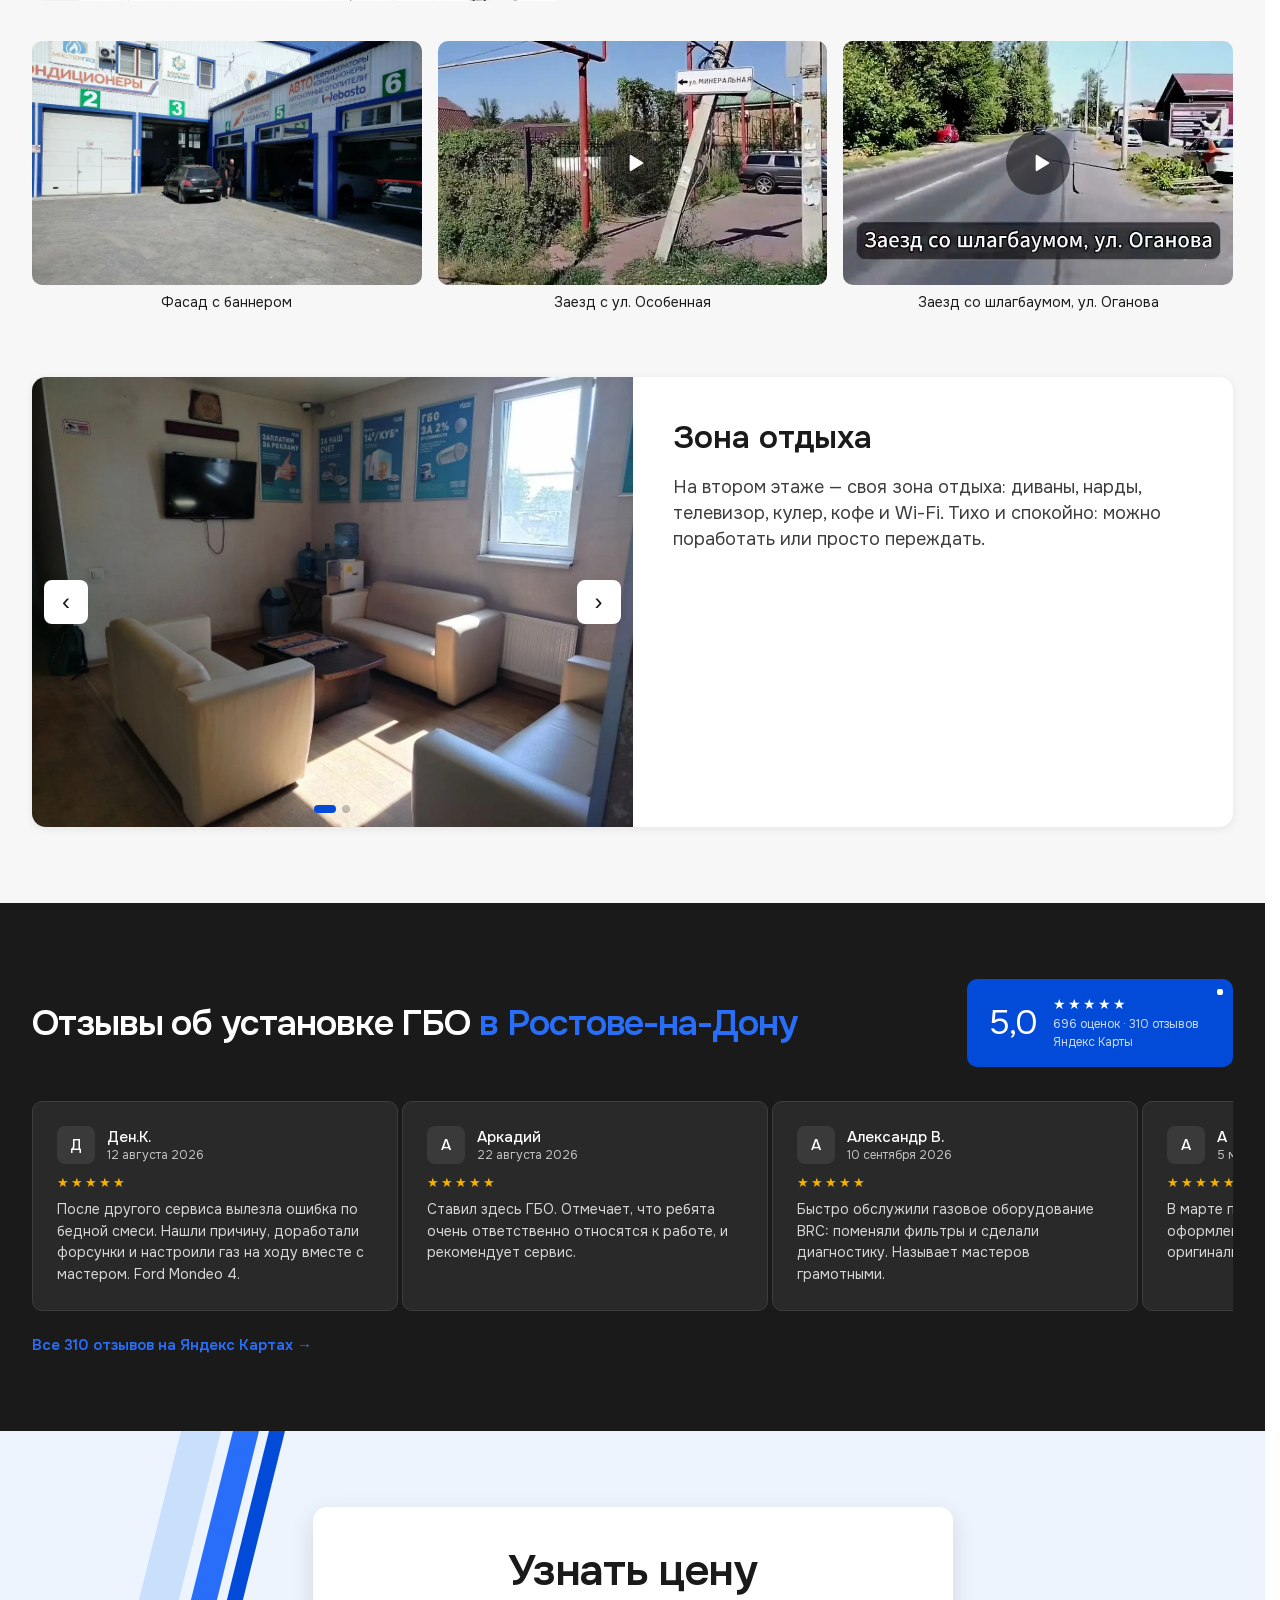
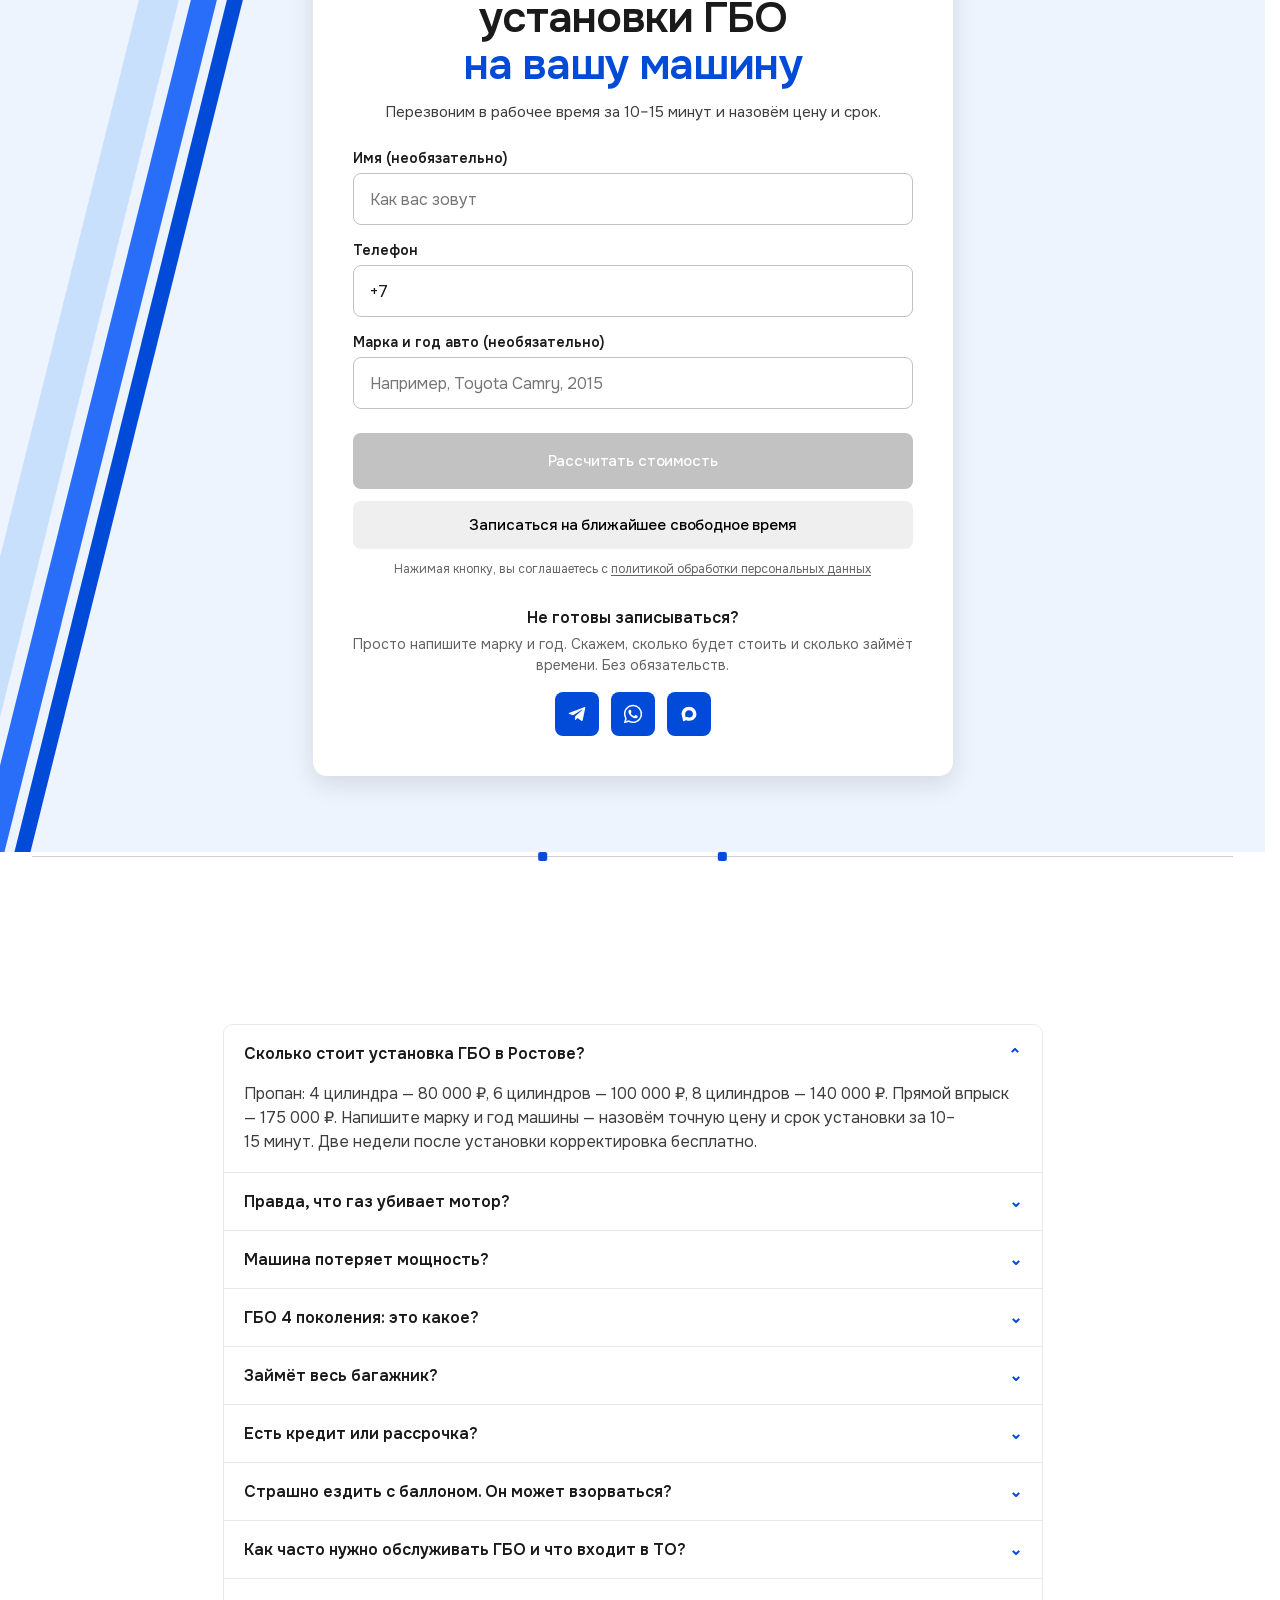
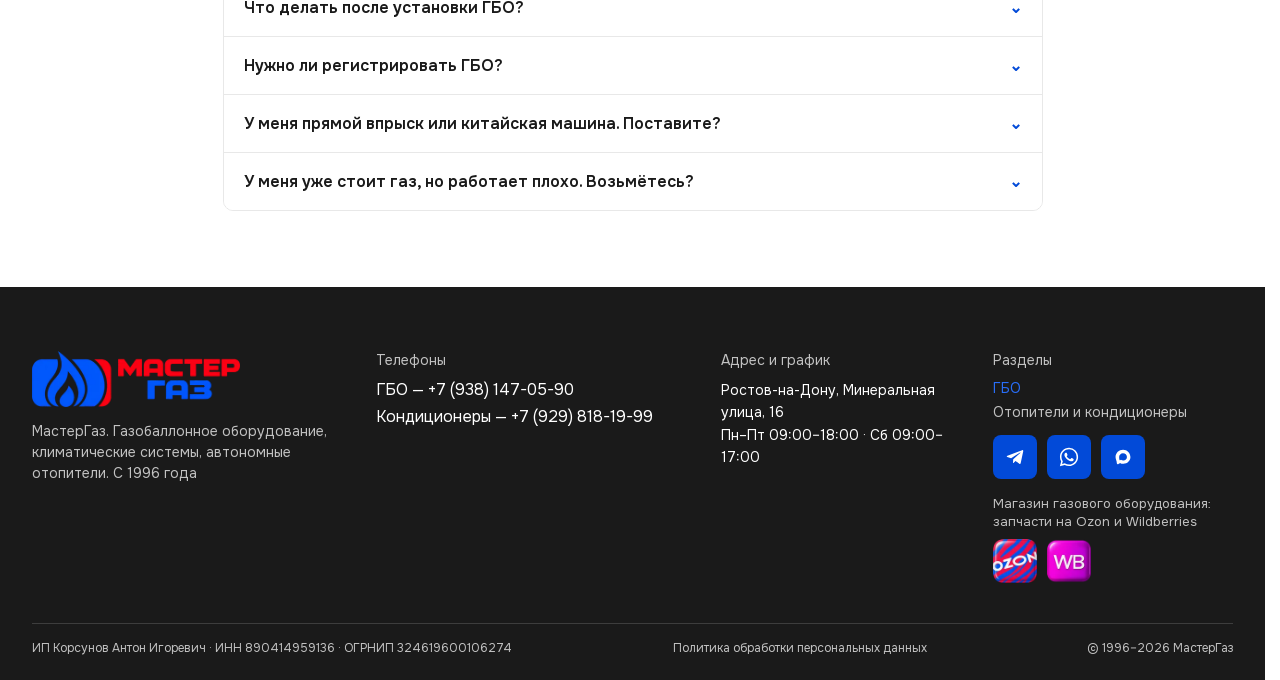
==== commit 0db3e20e: "Версия 49: заголовки блока мастеров с цифрами, подзаголовок убран ГБО: «14 мастеров поставили газово" ====
--- a/index.html
+++ b/index.html
@@ -18,18 +18,18 @@
 <script>document.documentElement.classList.add('dv')</script>
 <link rel="preload" href="font/onest-cyrillic.woff2" as="font" type="font/woff2" crossorigin>
 <link rel="preload" href="img/foto/h4.webp" as="image" fetchpriority="high">
-<link rel="icon" href="favicon.ico?v=47" sizes="any">
-<link rel="icon" type="image/png" sizes="32x32" href="favicon-32.png?v=47">
-<link rel="icon" type="image/png" sizes="192x192" href="favicon-192.png?v=47">
-<link rel="apple-touch-icon" href="apple-touch-icon.png?v=47">
-<link rel="stylesheet" href="site.css?v=47">
+<link rel="icon" href="favicon.ico?v=49" sizes="any">
+<link rel="icon" type="image/png" sizes="32x32" href="favicon-32.png?v=49">
+<link rel="icon" type="image/png" sizes="192x192" href="favicon-192.png?v=49">
+<link rel="apple-touch-icon" href="apple-touch-icon.png?v=49">
+<link rel="stylesheet" href="site.css?v=49">
 <!-- Файлы собраны командой sborka/sobrat.js: react.js - Реакт в рабочей сборке,
      osnova.js - дизайн-система и настройки, app.js - блоки страницы из .jsx.
      Порядок менять нельзя: в osnova.js лежат старые копии блоков, их должны
      перезаписать свежие из app.js. После правки .jsx - пересобрать и поднять ?v= -->
-<script src="react.js?v=47" defer></script>
-<script src="osnova.js?v=47" defer></script>
-<script src="app.js?v=47" defer></script>
+<script src="react.js?v=49" defer></script>
+<script src="osnova.js?v=49" defer></script>
+<script src="app.js?v=49" defer></script>
 </head>
 <body>
 <div id="root"></div>
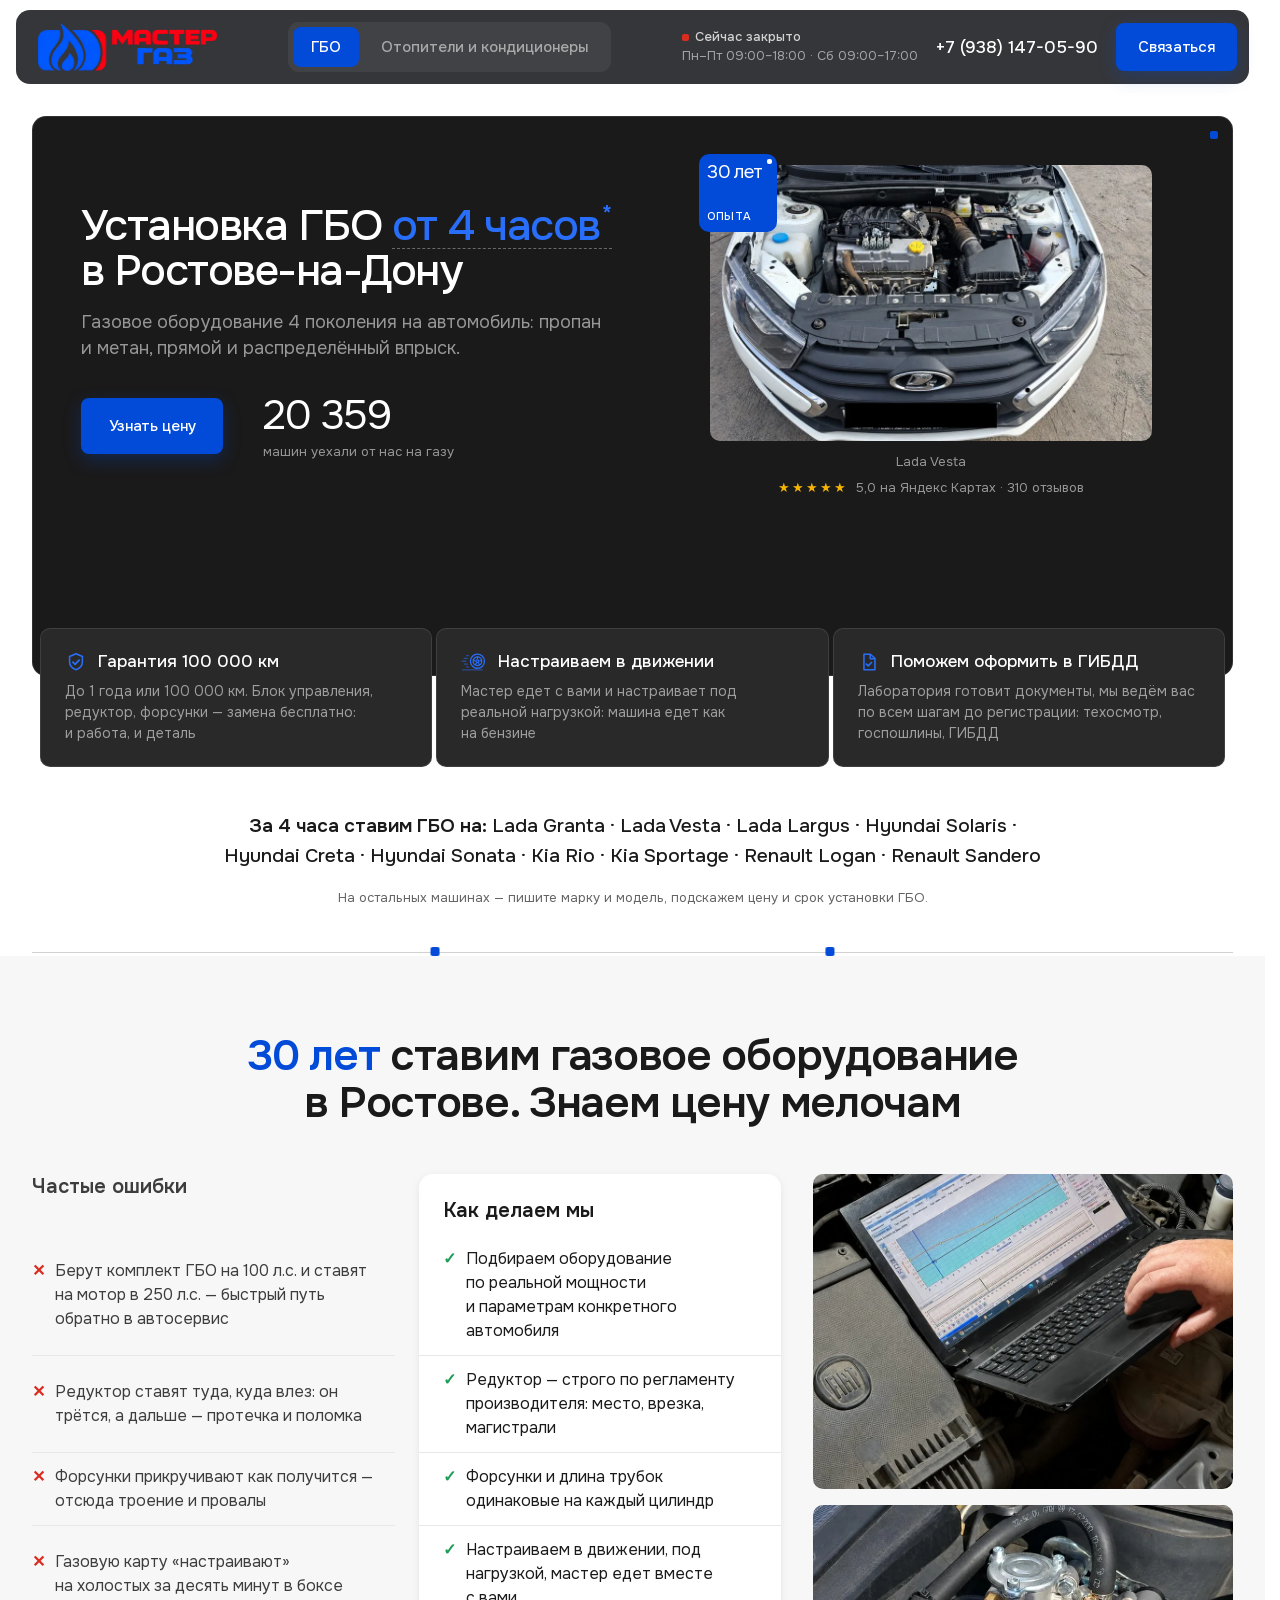
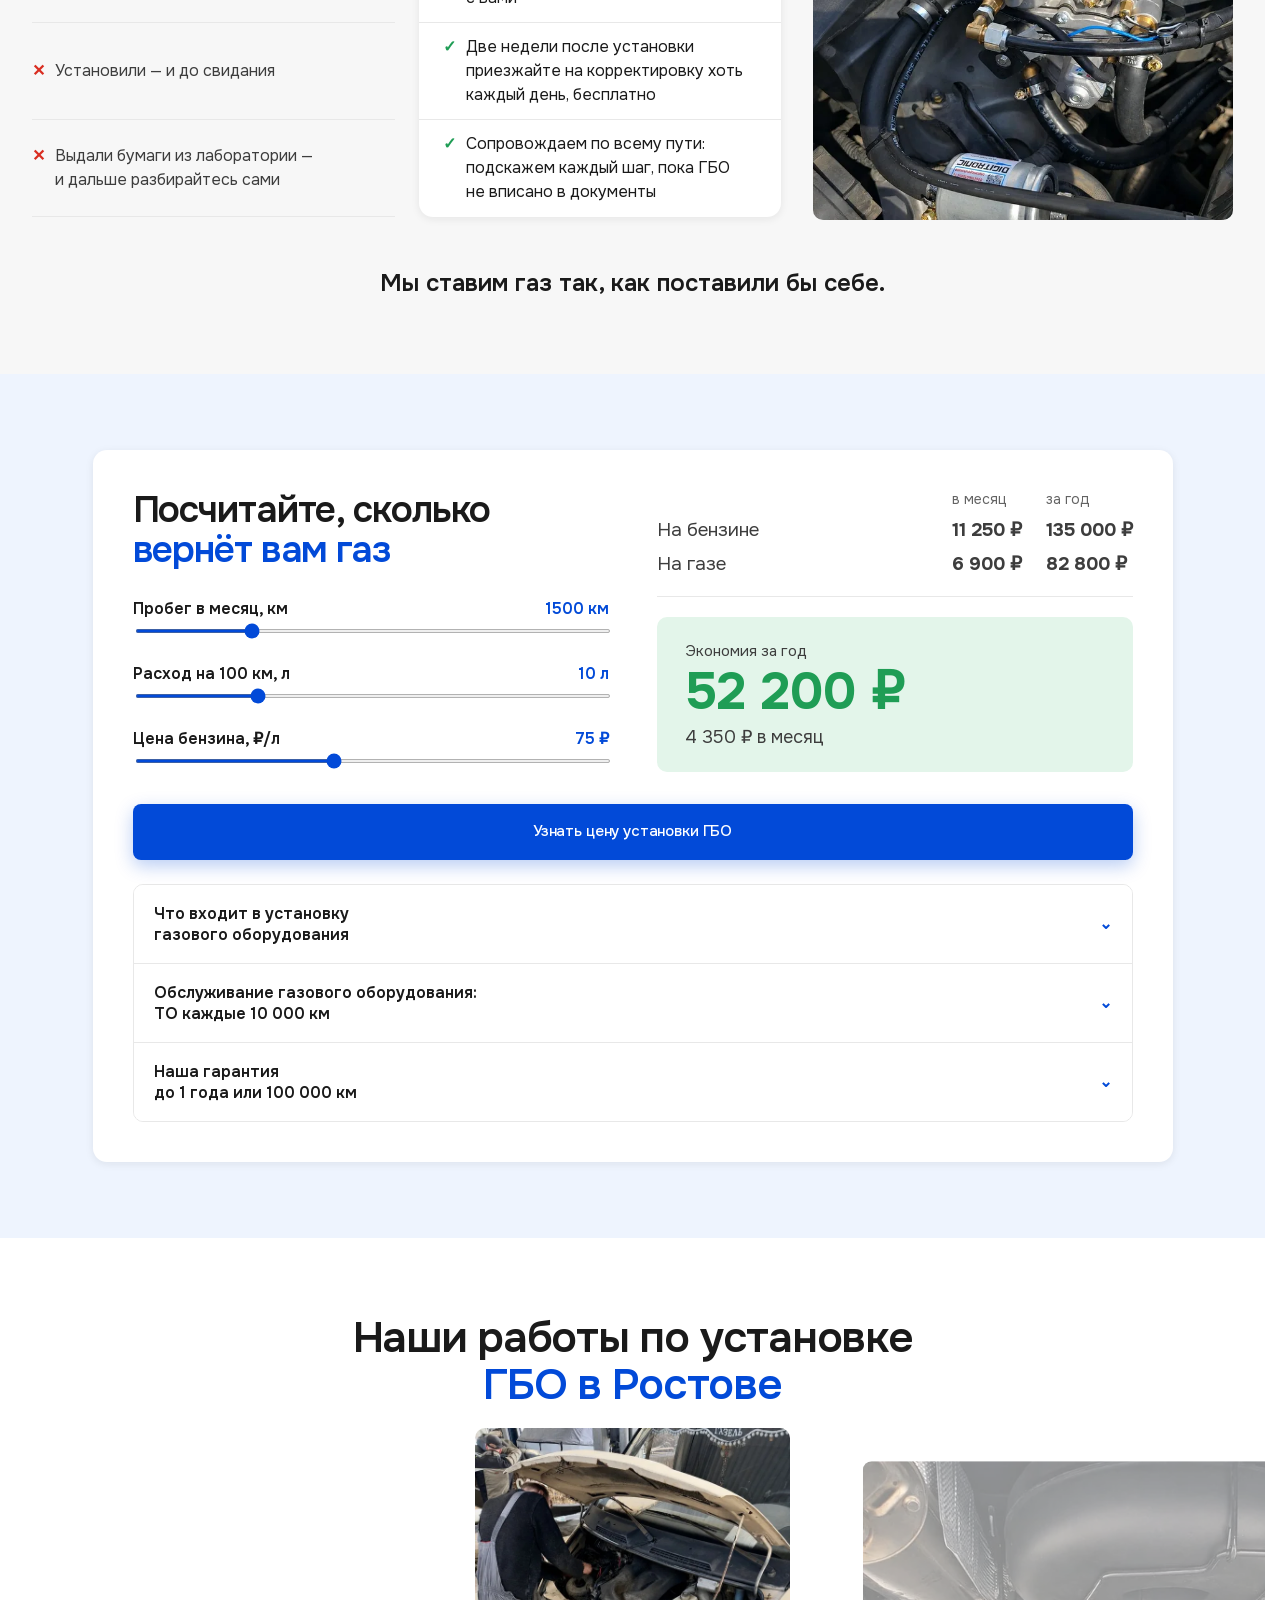
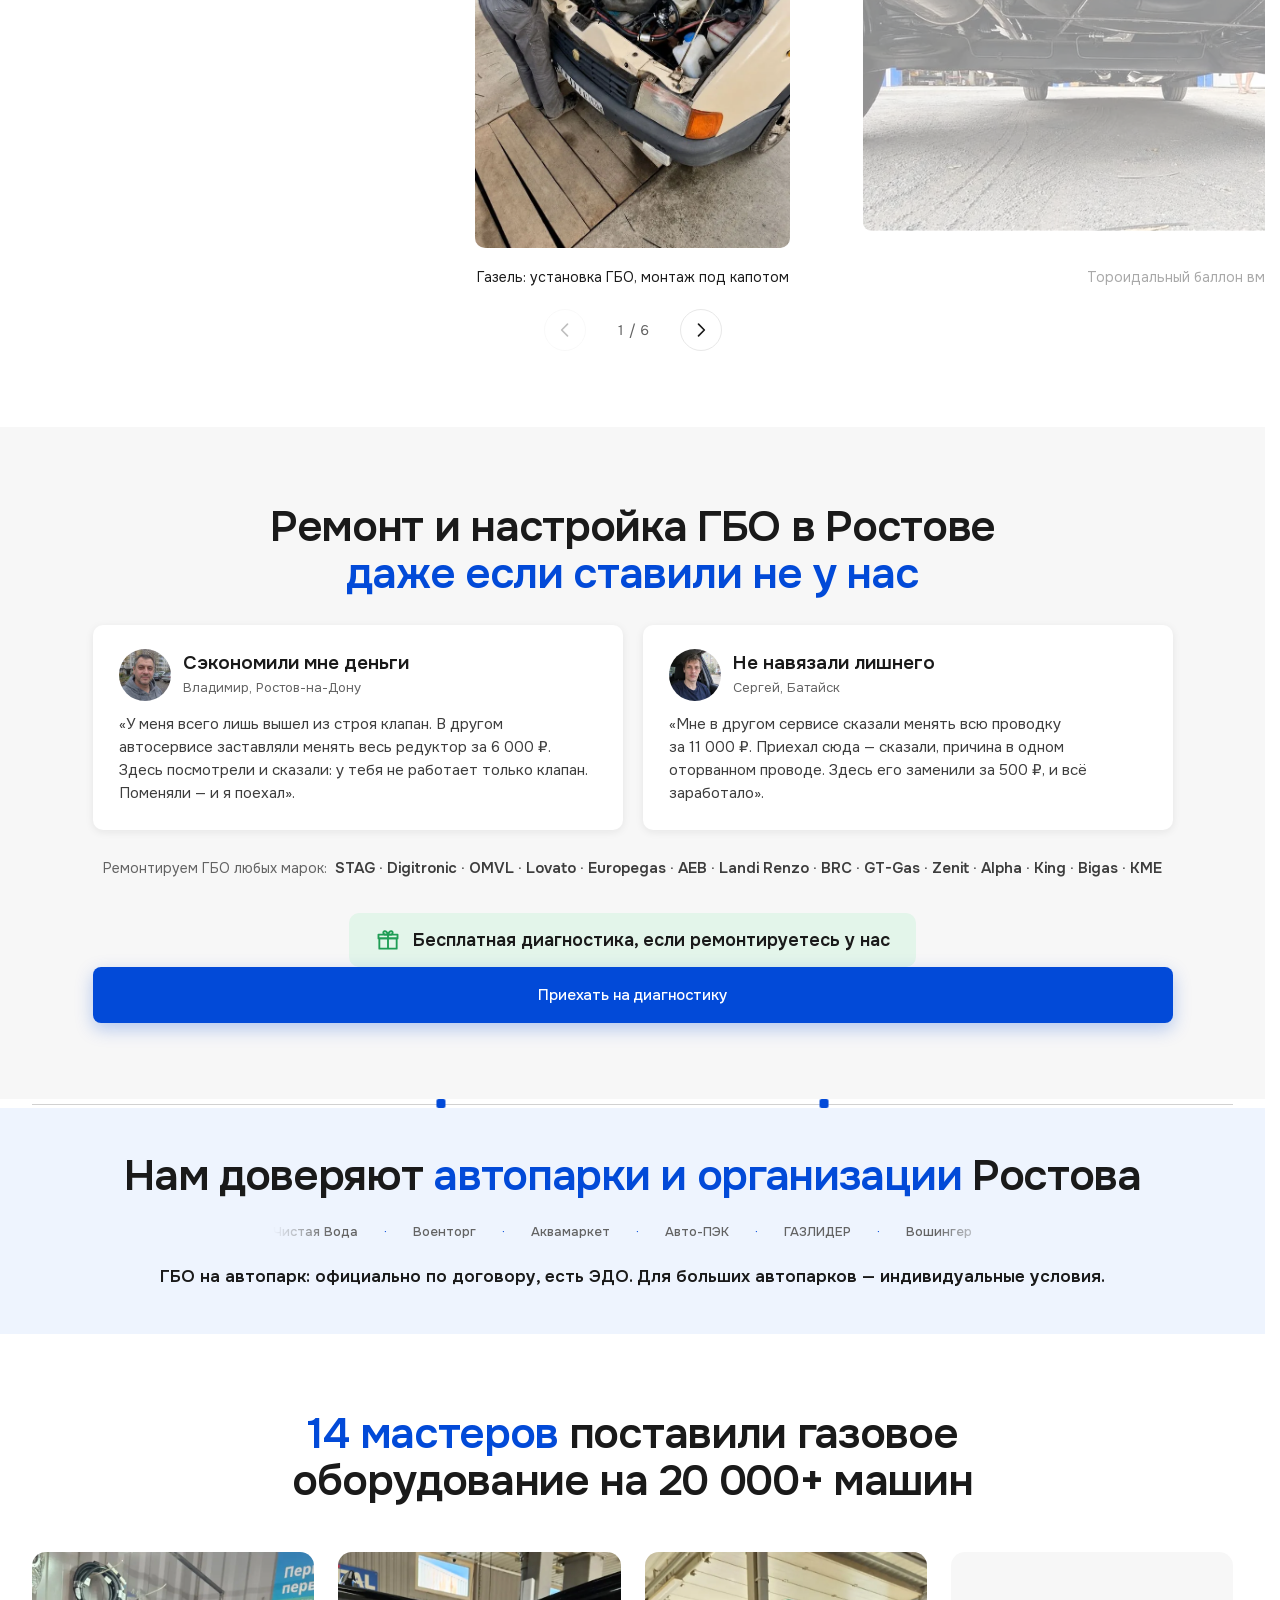
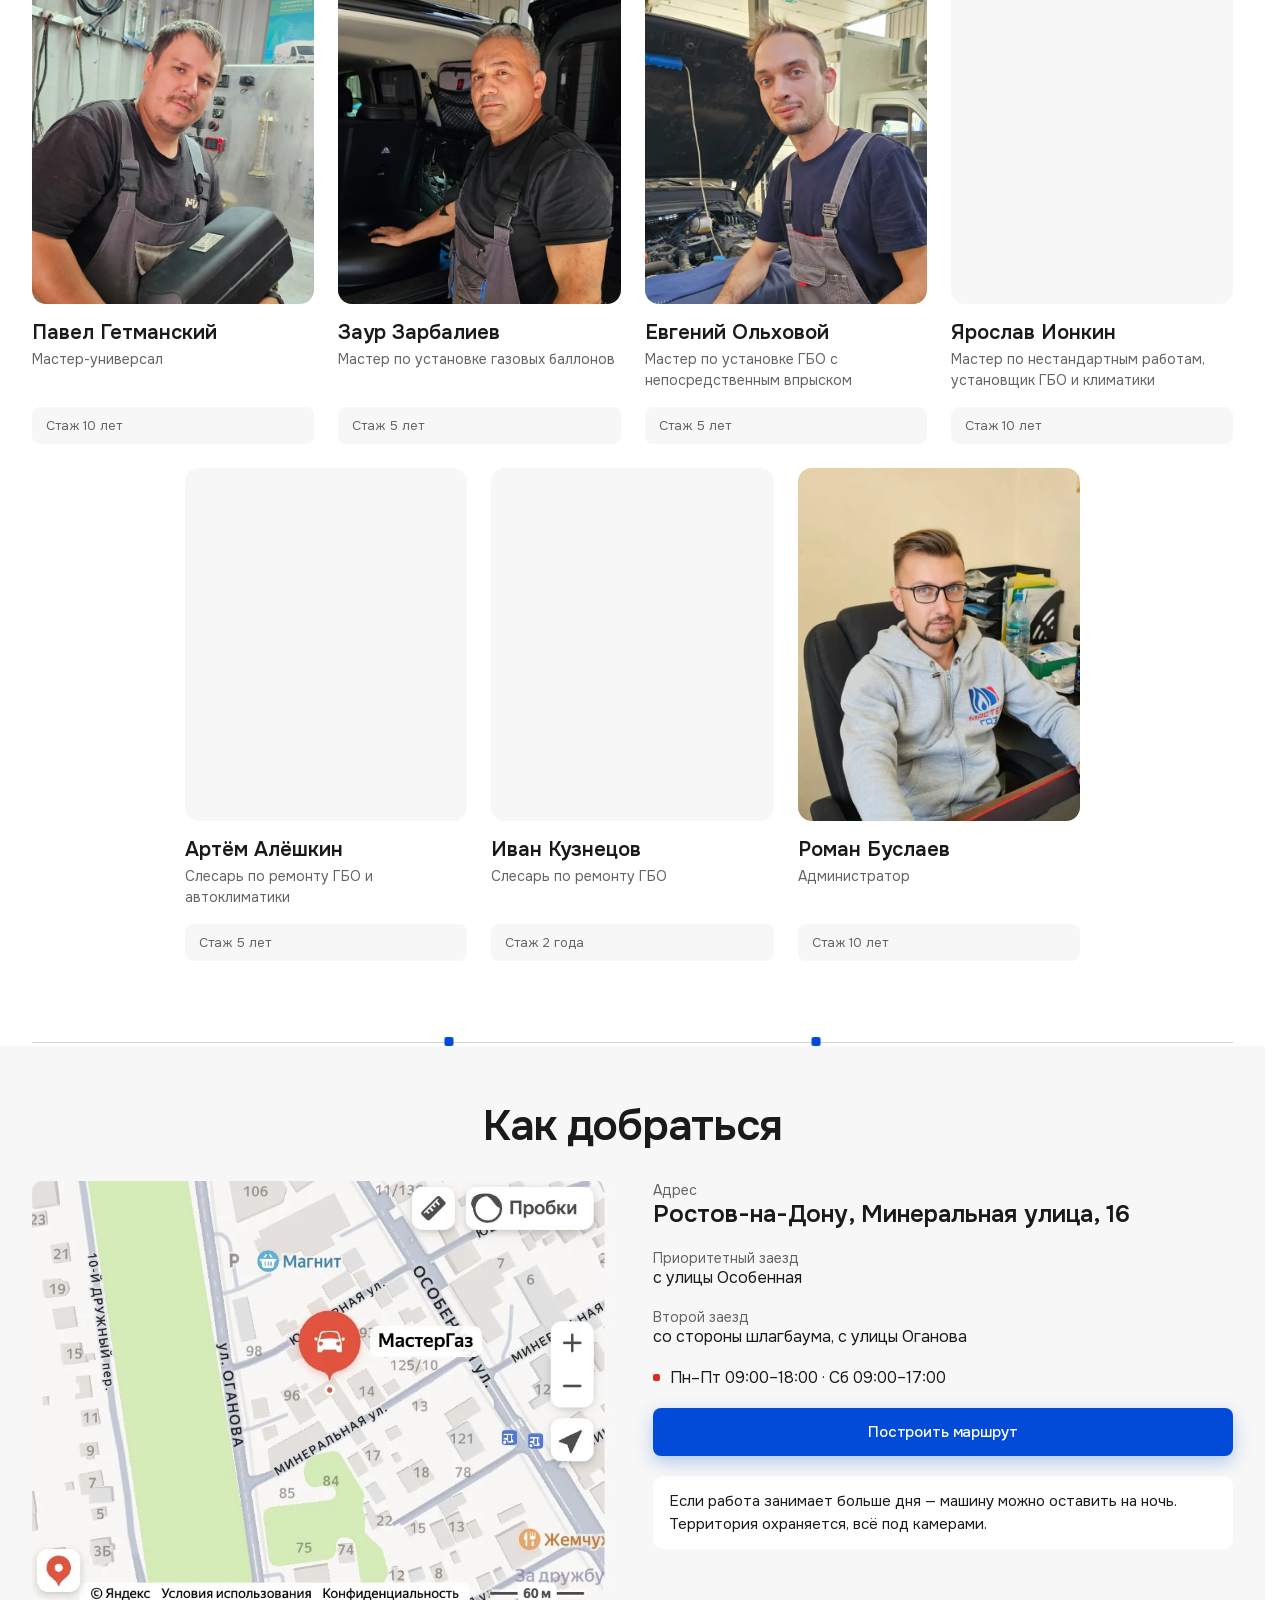
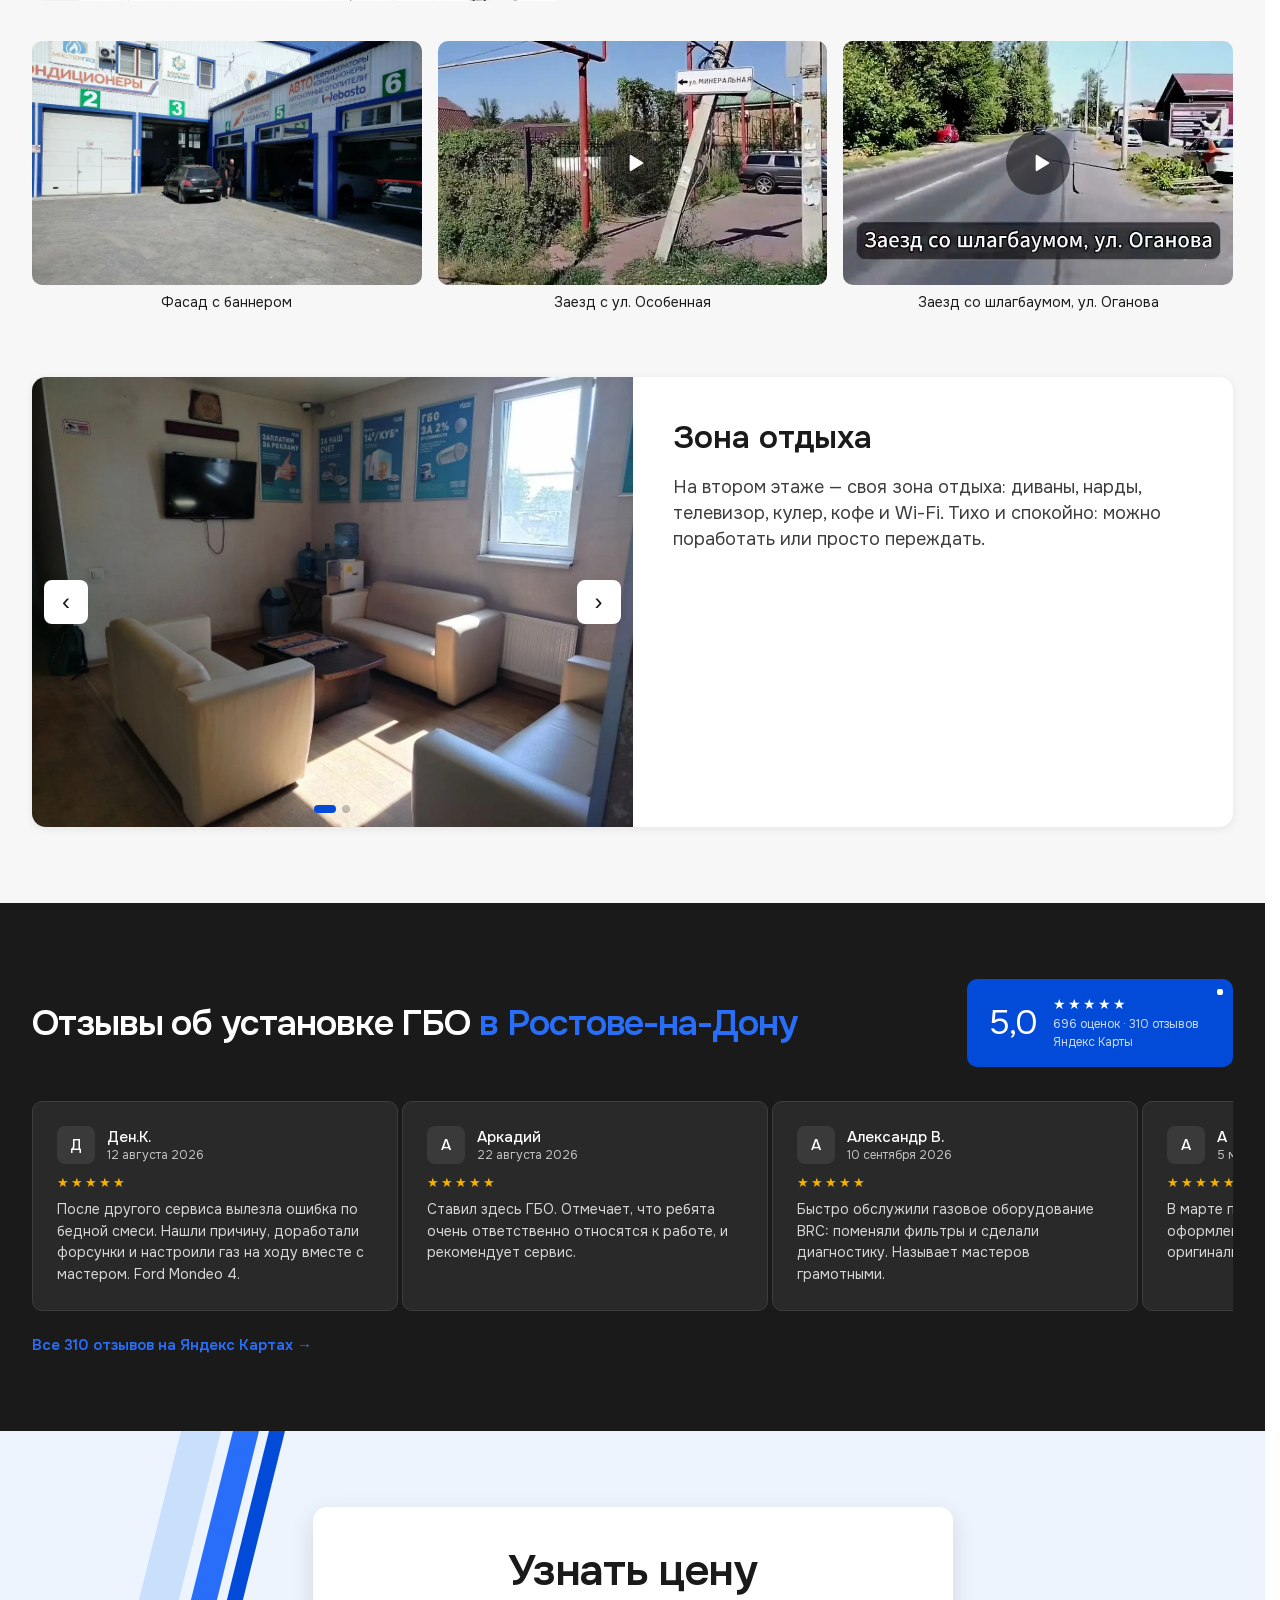
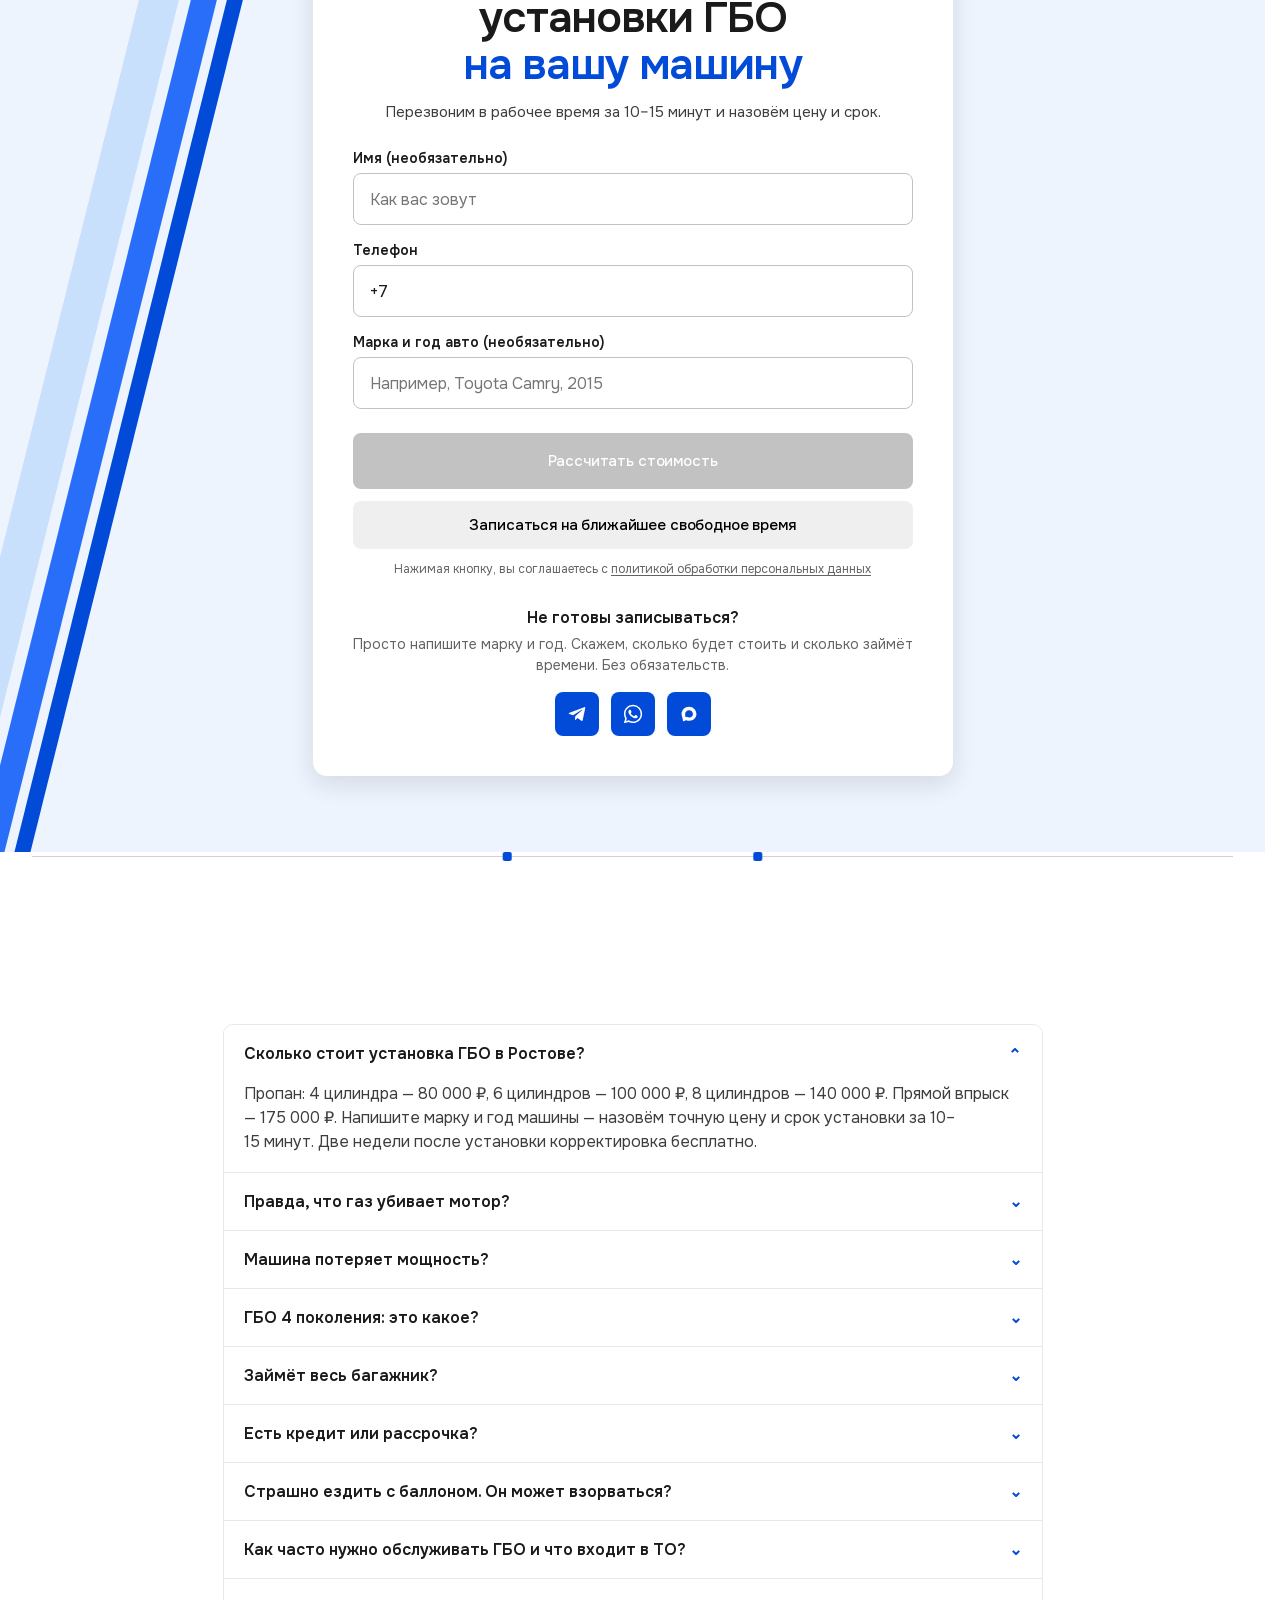
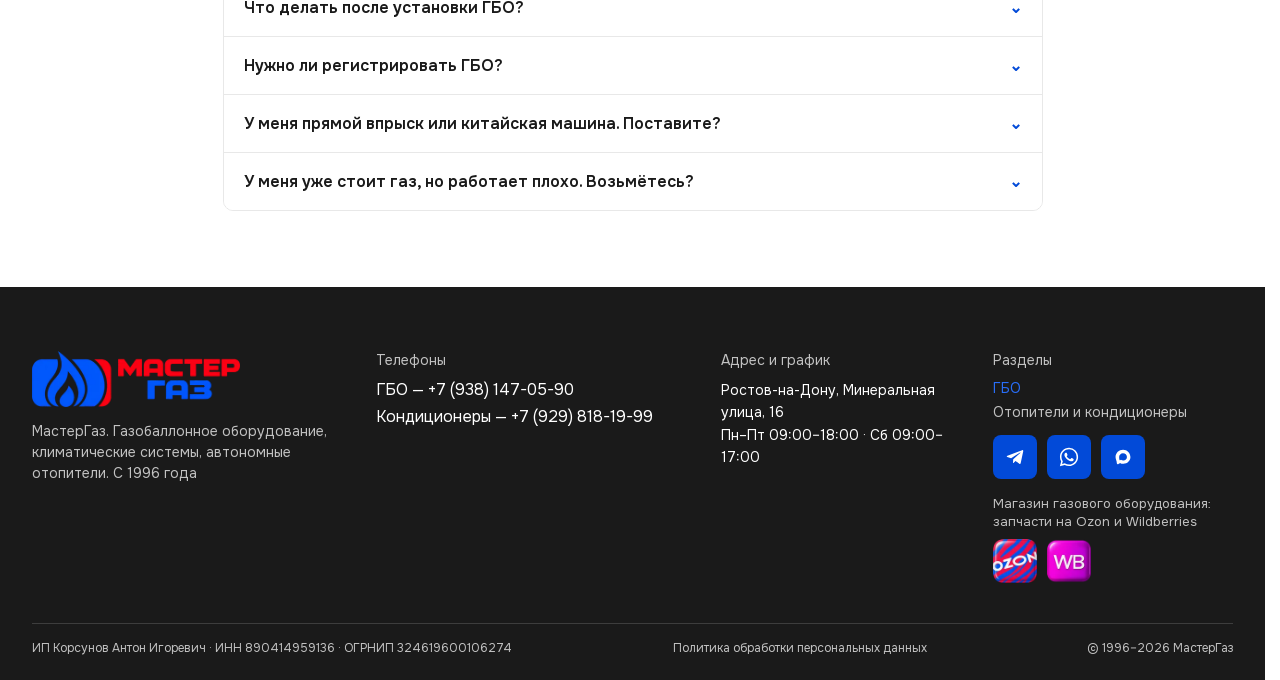
==== commit 19440fce: "Версия 50: номер поднят, чтобы у вернувшихся посетителей обновился app.js Сайт переехал на рабочий д" ====
--- a/index.html
+++ b/index.html
@@ -18,18 +18,18 @@
 <script>document.documentElement.classList.add('dv')</script>
 <link rel="preload" href="font/onest-cyrillic.woff2" as="font" type="font/woff2" crossorigin>
 <link rel="preload" href="img/foto/h4.webp" as="image" fetchpriority="high">
-<link rel="icon" href="favicon.ico?v=49" sizes="any">
-<link rel="icon" type="image/png" sizes="32x32" href="favicon-32.png?v=49">
-<link rel="icon" type="image/png" sizes="192x192" href="favicon-192.png?v=49">
-<link rel="apple-touch-icon" href="apple-touch-icon.png?v=49">
-<link rel="stylesheet" href="site.css?v=49">
+<link rel="icon" href="favicon.ico?v=50" sizes="any">
+<link rel="icon" type="image/png" sizes="32x32" href="favicon-32.png?v=50">
+<link rel="icon" type="image/png" sizes="192x192" href="favicon-192.png?v=50">
+<link rel="apple-touch-icon" href="apple-touch-icon.png?v=50">
+<link rel="stylesheet" href="site.css?v=50">
 <!-- Файлы собраны командой sborka/sobrat.js: react.js - Реакт в рабочей сборке,
      osnova.js - дизайн-система и настройки, app.js - блоки страницы из .jsx.
      Порядок менять нельзя: в osnova.js лежат старые копии блоков, их должны
      перезаписать свежие из app.js. После правки .jsx - пересобрать и поднять ?v= -->
-<script src="react.js?v=49" defer></script>
-<script src="osnova.js?v=49" defer></script>
-<script src="app.js?v=49" defer></script>
+<script src="react.js?v=50" defer></script>
+<script src="osnova.js?v=50" defer></script>
+<script src="app.js?v=50" defer></script>
 </head>
 <body>
 <div id="root"></div>
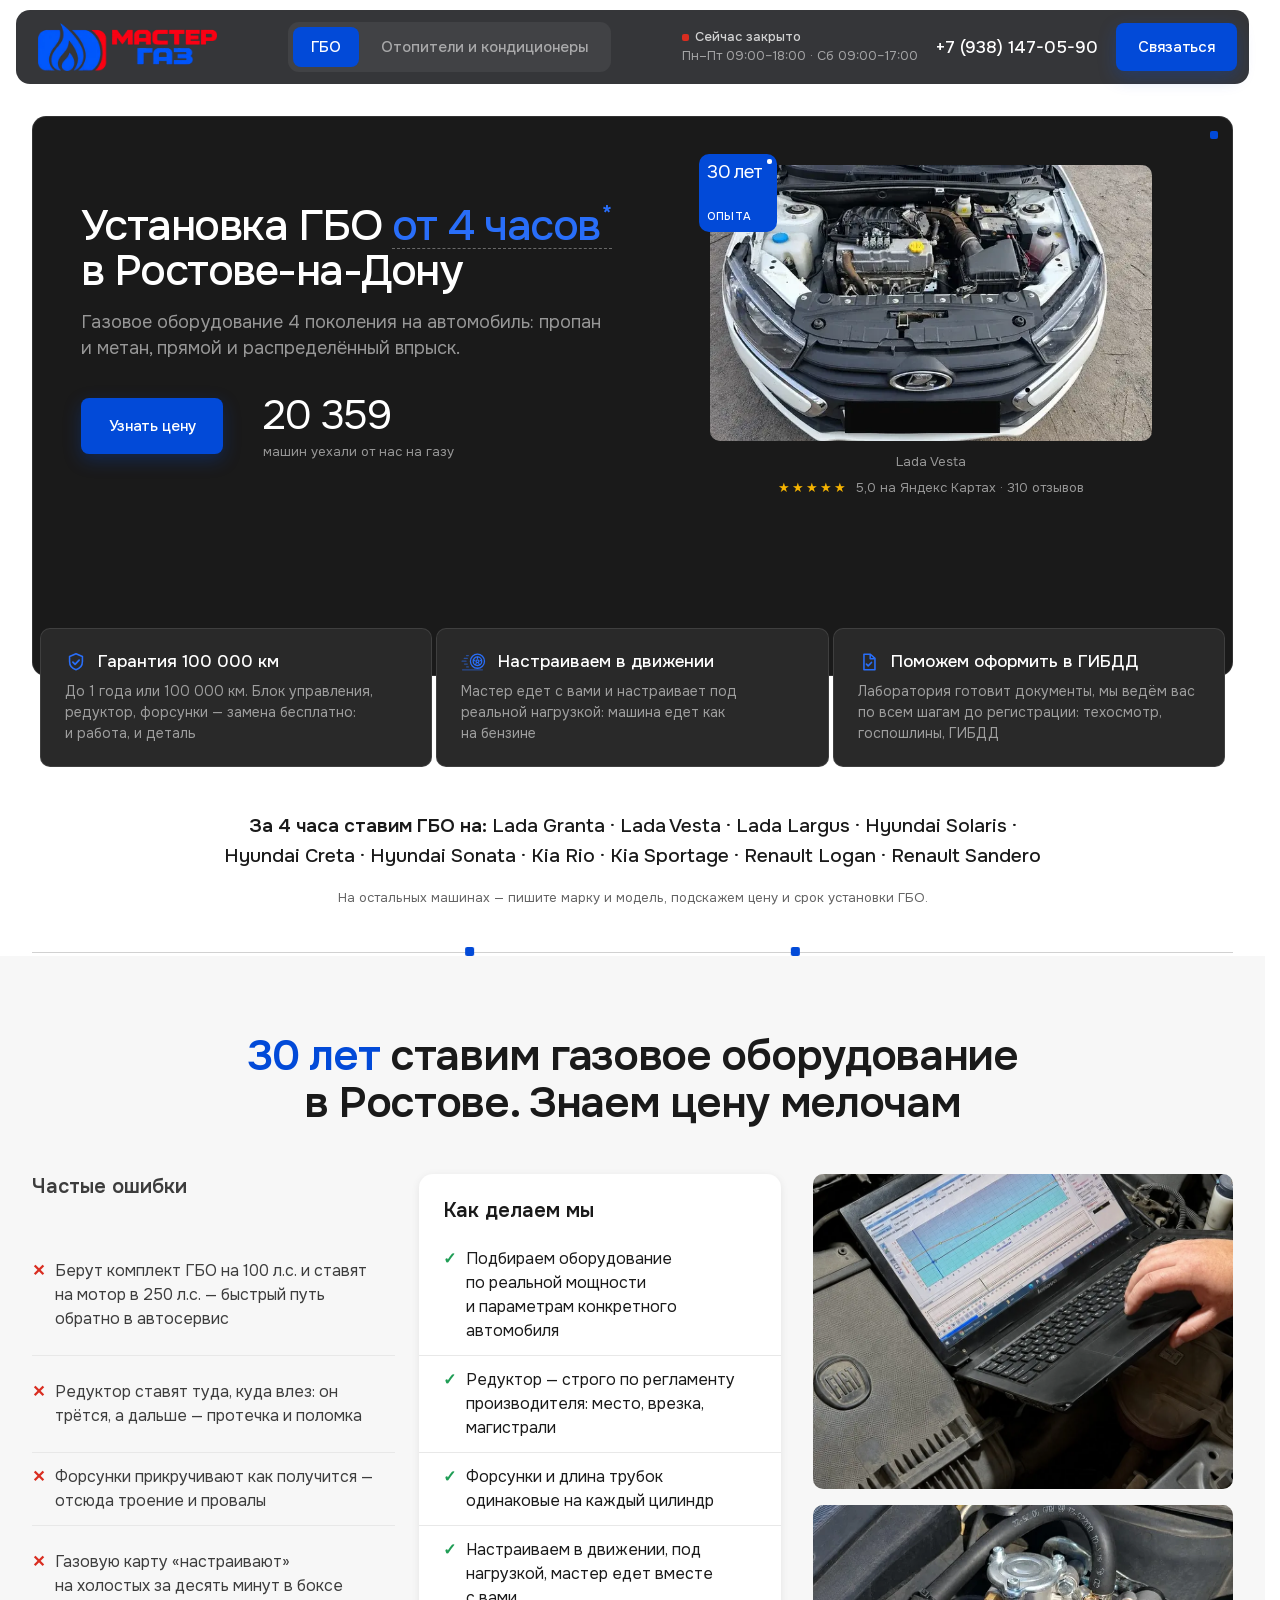
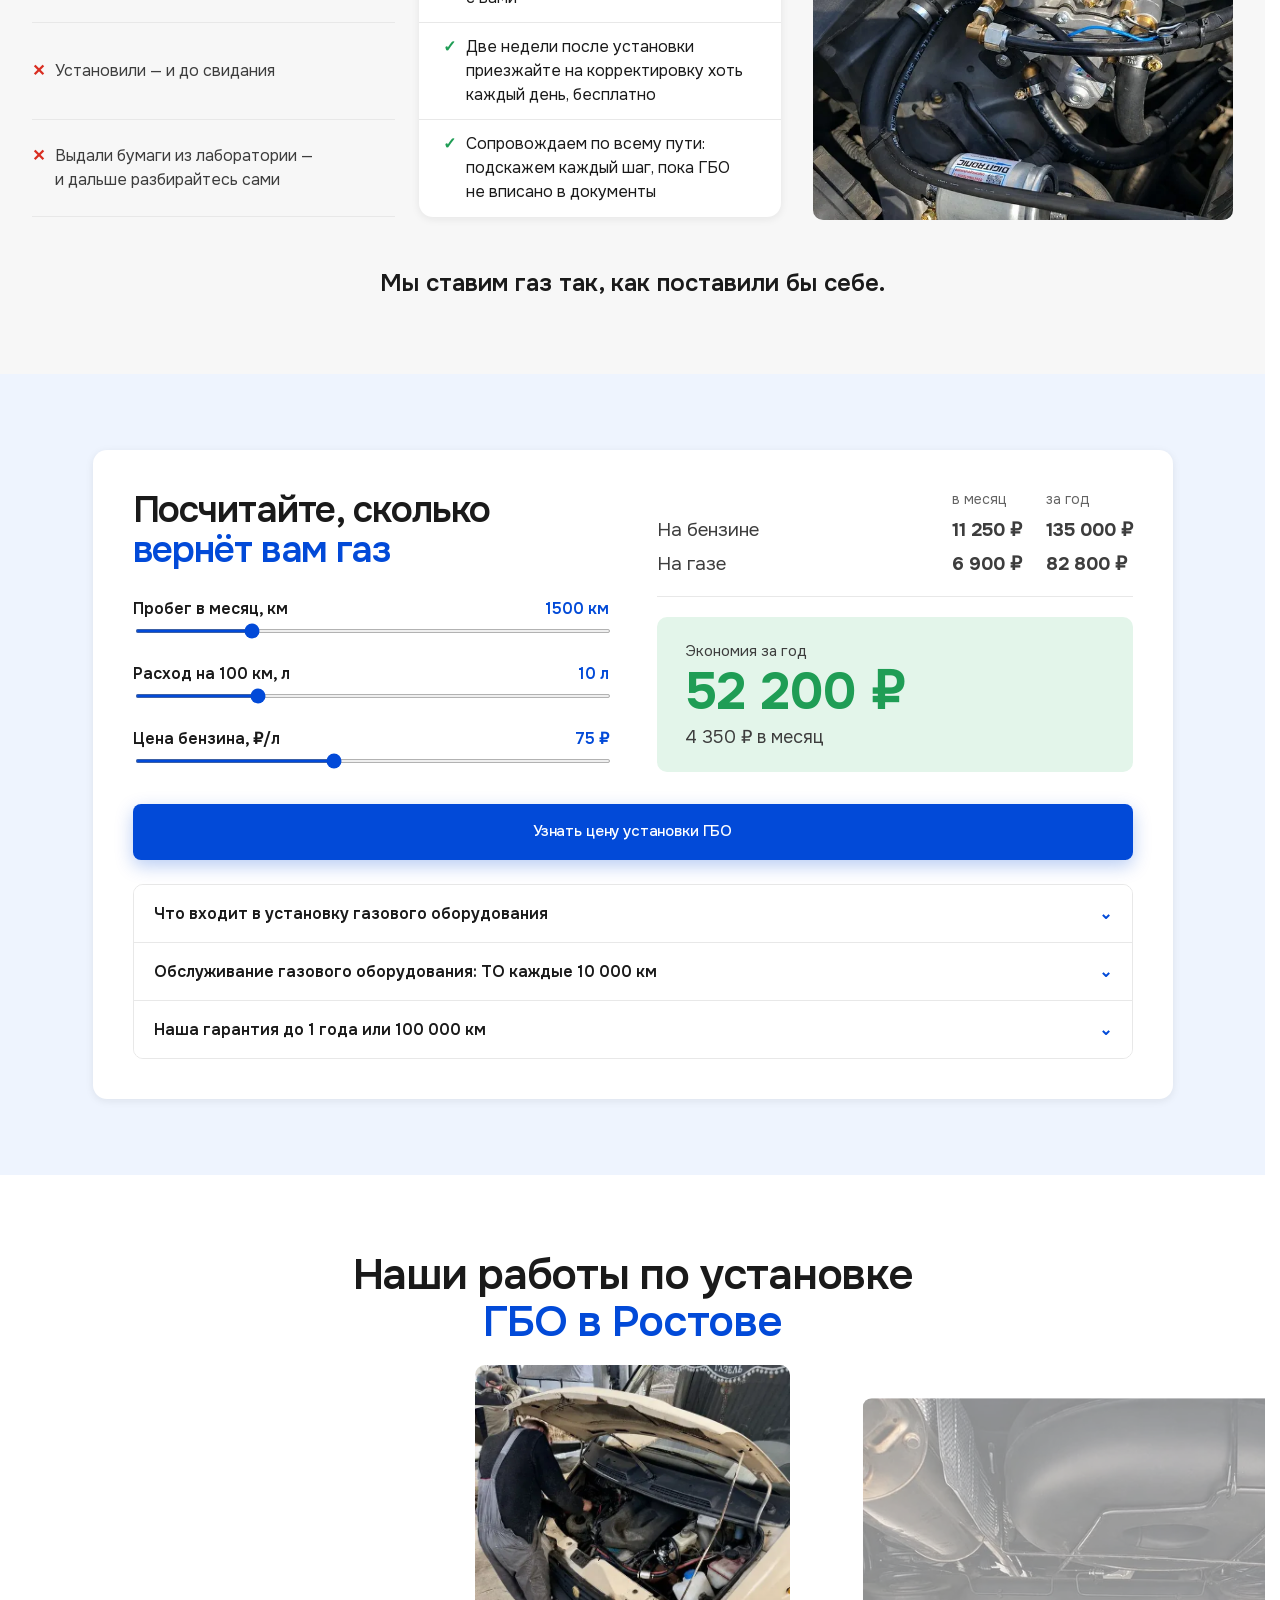
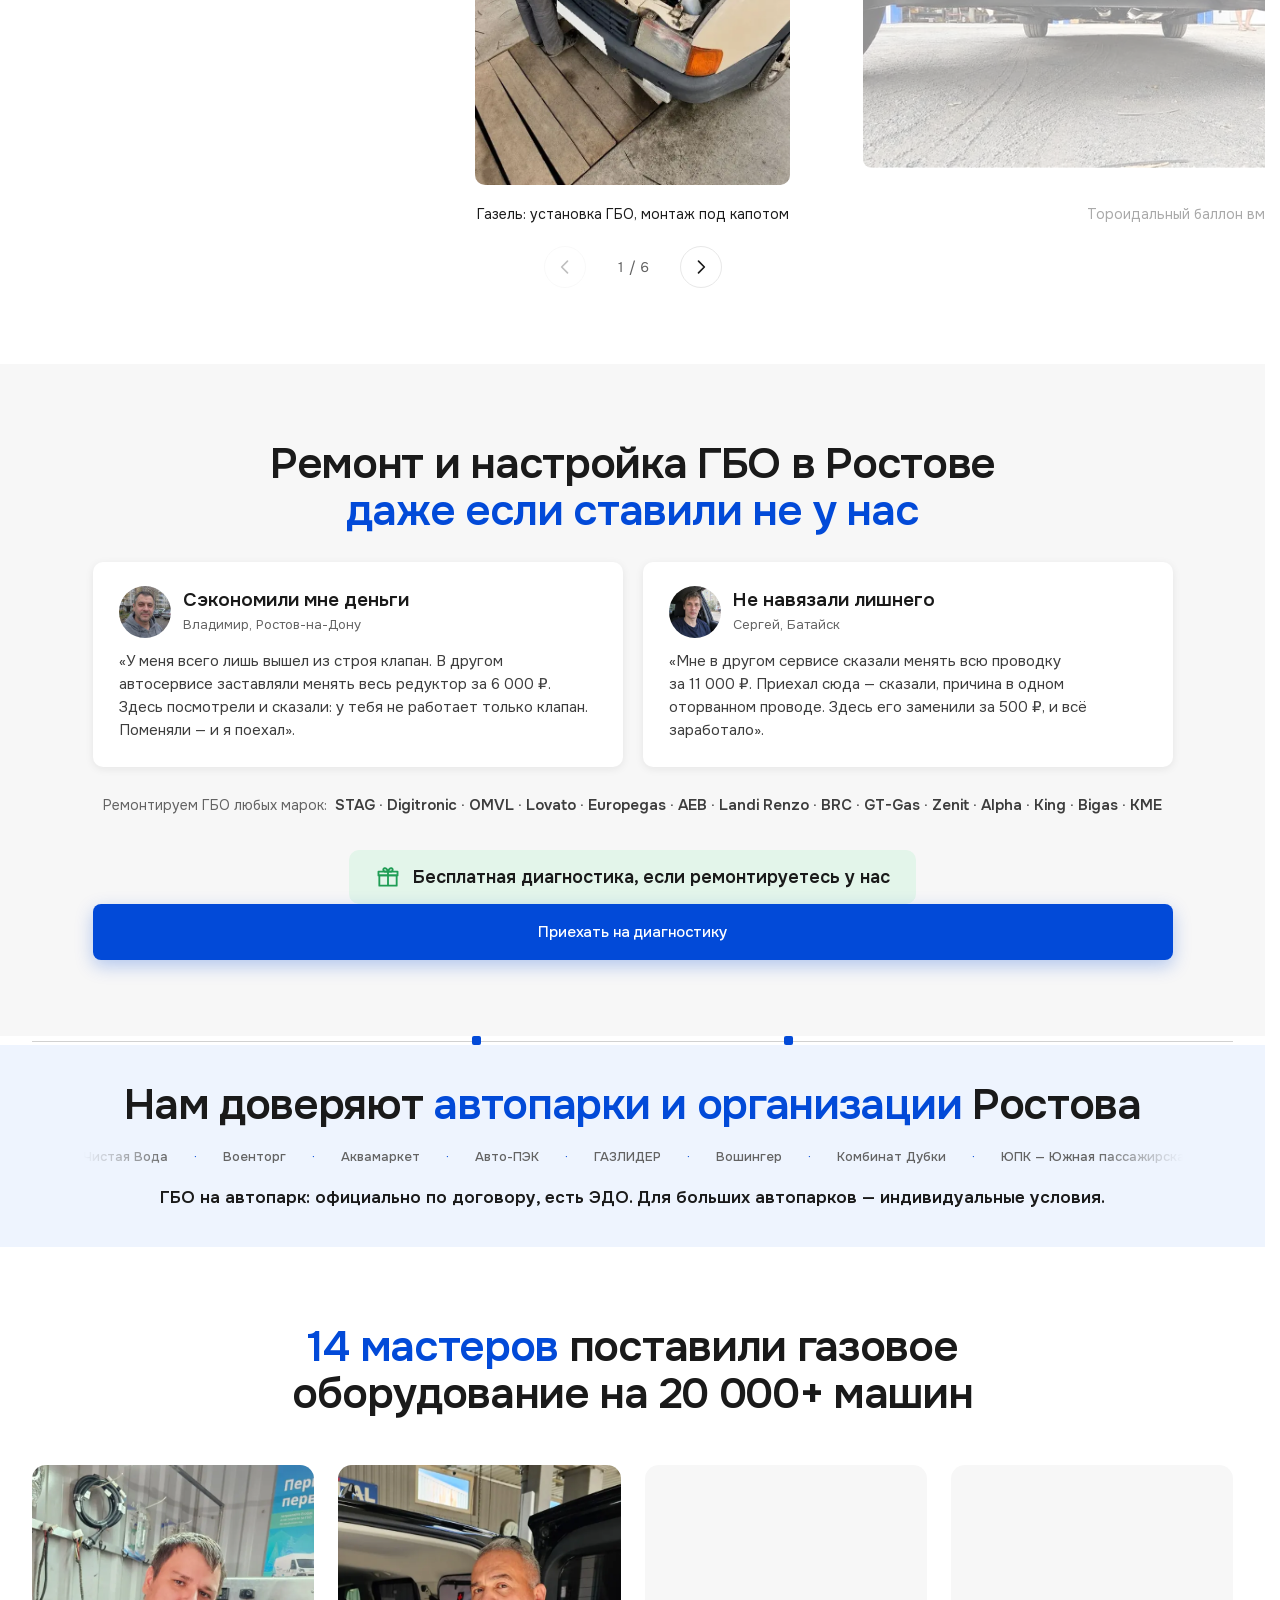
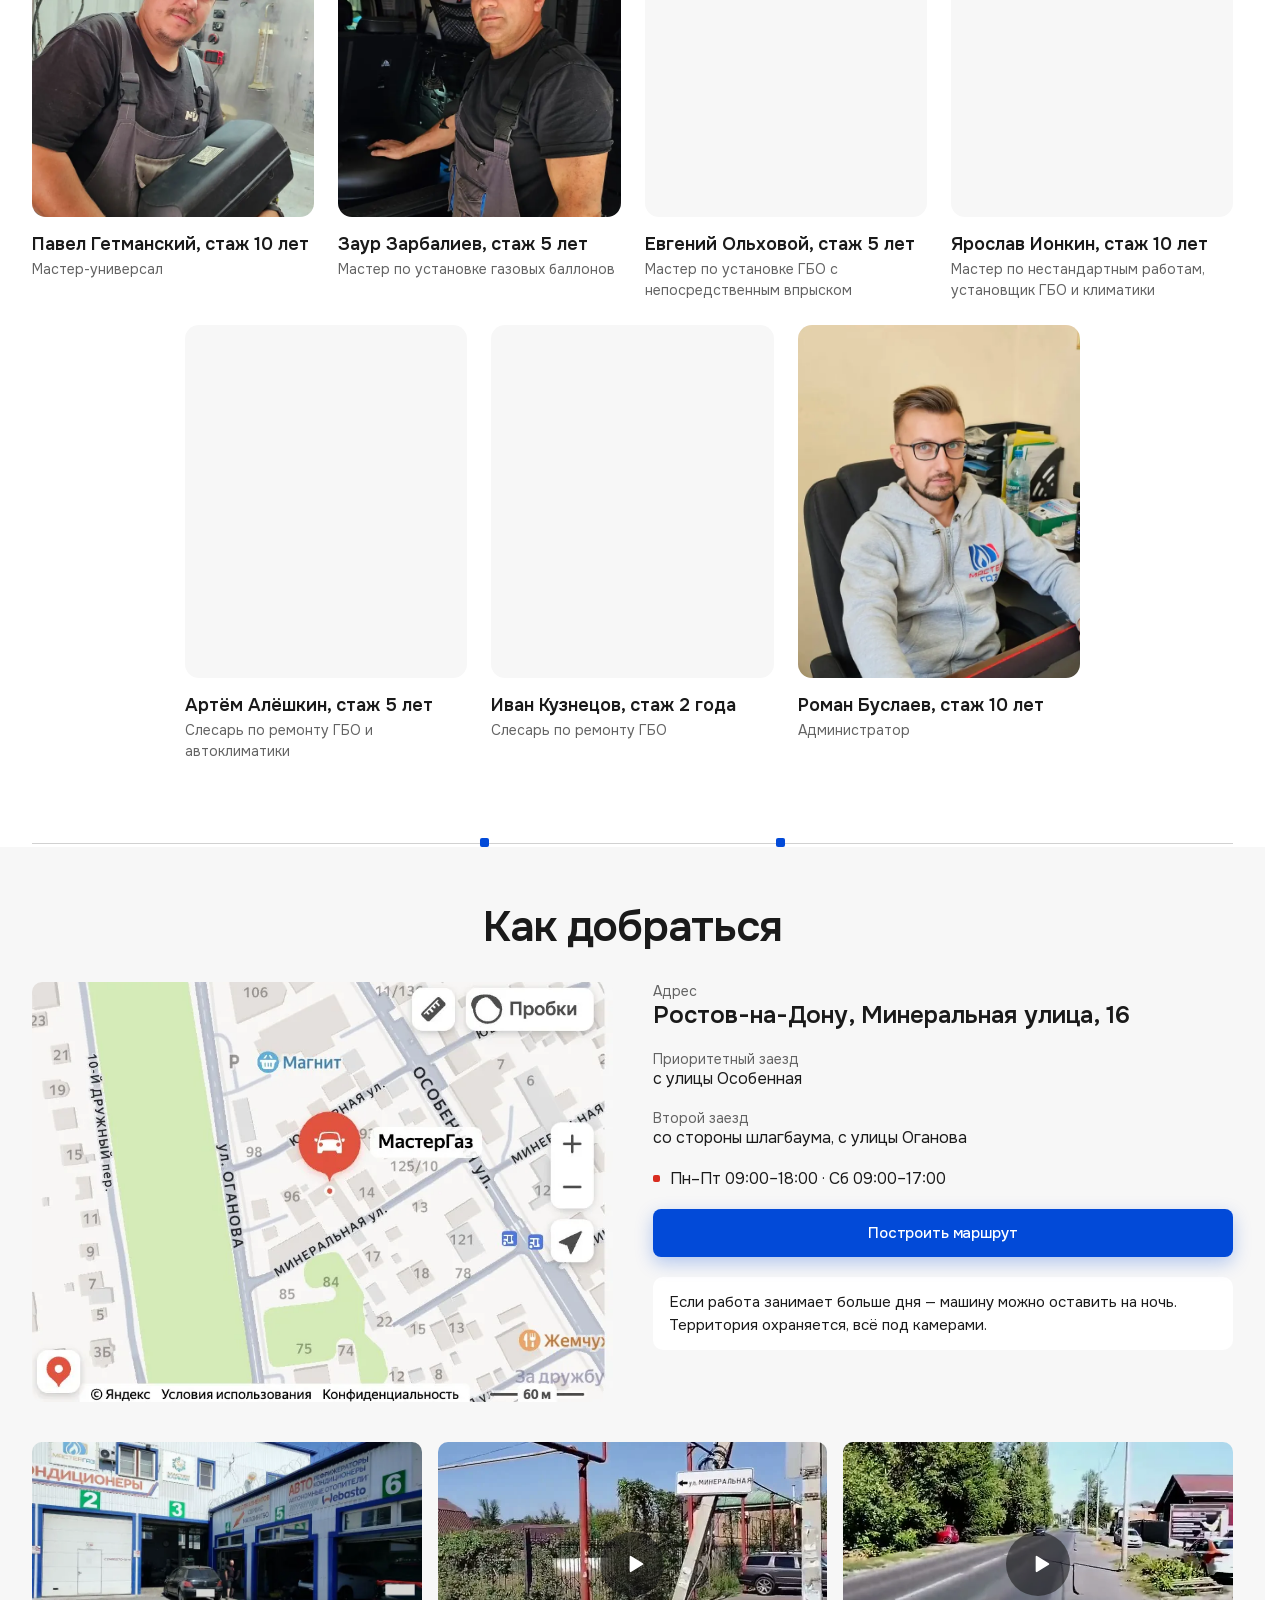
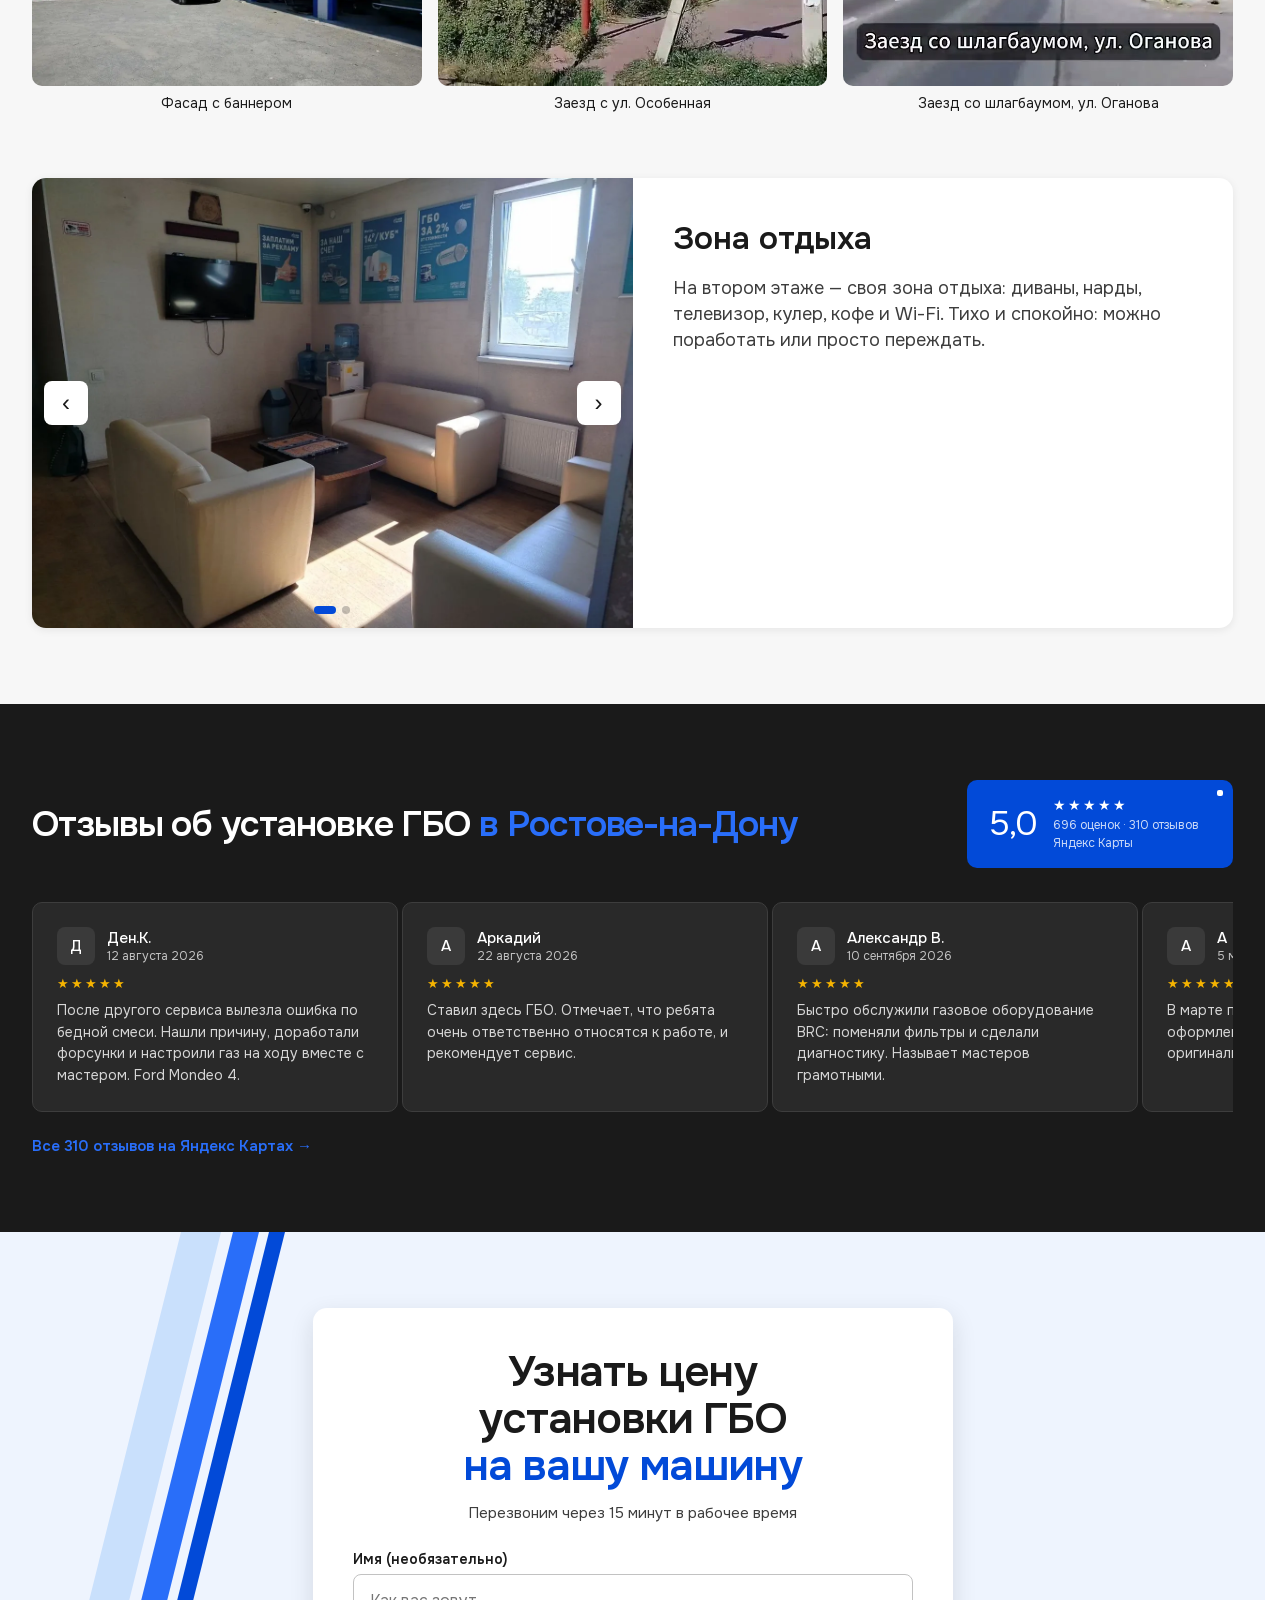
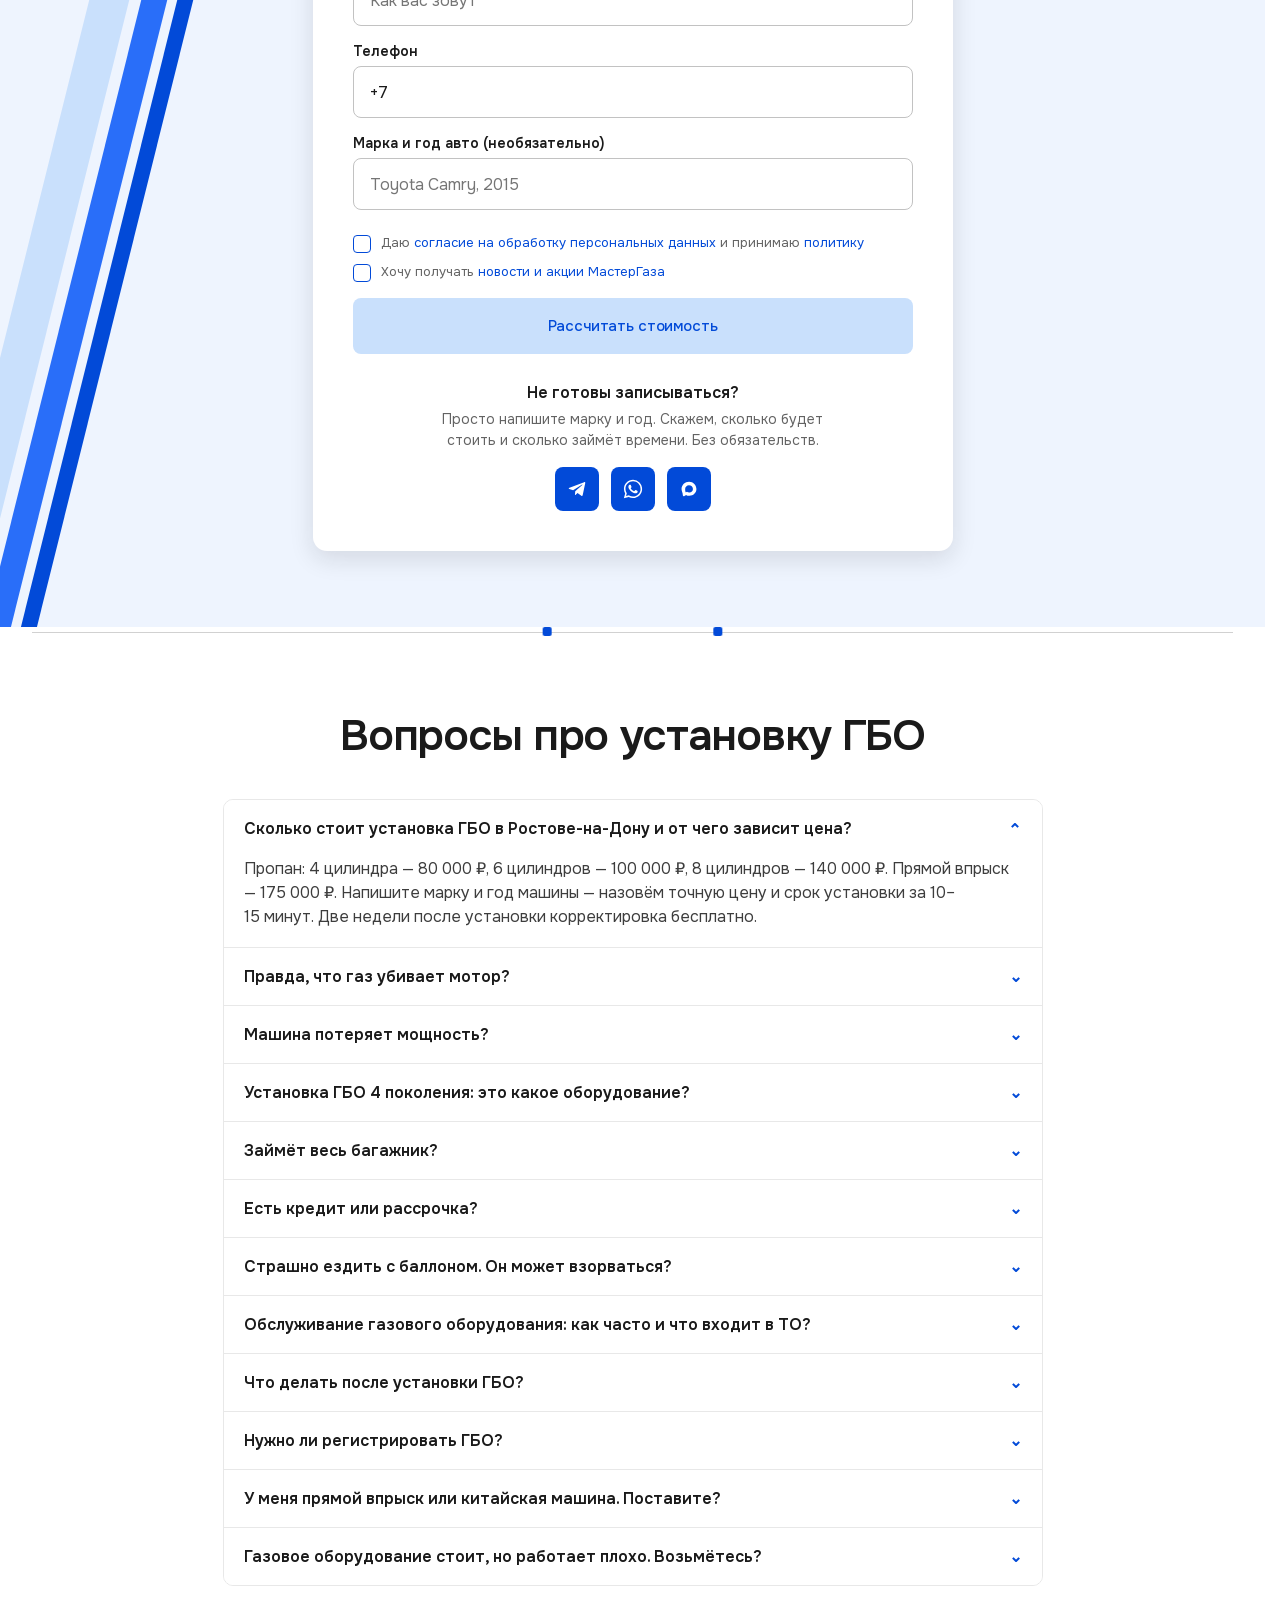
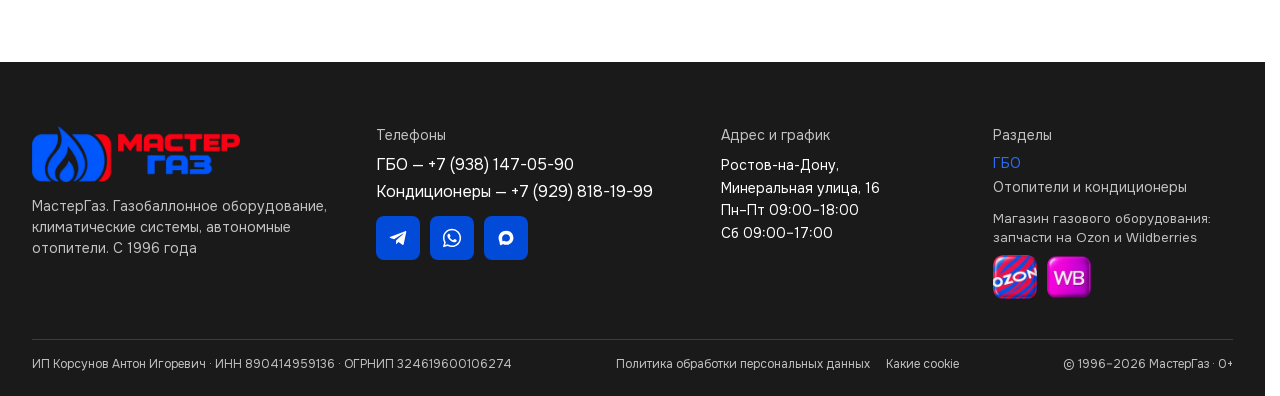
==== commit bf7ee579: "Версия 54: блок заявки на отопителях как на ГБО, документы 152-ФЗ, лёгкий первый экран Копия приведе" ====
--- a/index.html
+++ b/index.html
@@ -17,21 +17,30 @@
 <meta property="og:image" content="https://mastergaz.ru/img/foto/h4.webp">
 <script>document.documentElement.classList.add('dv')</script>
 <link rel="preload" href="font/onest-cyrillic.woff2" as="font" type="font/woff2" crossorigin>
-<link rel="preload" href="img/foto/h4.webp" as="image" fetchpriority="high">
-<link rel="icon" href="favicon.ico?v=50" sizes="any">
-<link rel="icon" type="image/png" sizes="32x32" href="favicon-32.png?v=50">
-<link rel="icon" type="image/png" sizes="192x192" href="favicon-192.png?v=50">
-<link rel="apple-touch-icon" href="apple-touch-icon.png?v=50">
-<link rel="stylesheet" href="site.css?v=50">
+<link rel="preload" href="img/foto/h4-760.webp" as="image" imagesrcset="img/foto/h4-760.webp 760w, img/foto/h4.webp?v=53 1000w" imagesizes="(max-width:760px) calc(100vw - 32px), 464px" fetchpriority="high">
+<link rel="icon" href="favicon.ico?v=54" sizes="any">
+<link rel="icon" type="image/png" sizes="32x32" href="favicon-32.png?v=54">
+<link rel="icon" type="image/png" sizes="192x192" href="favicon-192.png?v=54">
+<link rel="apple-touch-icon" href="apple-touch-icon.png?v=54">
+<link rel="stylesheet" href="site.css?v=54">
 <!-- Файлы собраны командой sborka/sobrat.js: react.js - Реакт в рабочей сборке,
      osnova.js - дизайн-система и настройки, app.js - блоки страницы из .jsx.
      Порядок менять нельзя: в osnova.js лежат старые копии блоков, их должны
      перезаписать свежие из app.js. После правки .jsx - пересобрать и поднять ?v= -->
-<script src="react.js?v=50" defer></script>
-<script src="osnova.js?v=50" defer></script>
-<script src="app.js?v=50" defer></script>
+<script src="react.js?v=54" defer></script>
+<script src="osnova.js?v=54" defer></script>
+<script src="app.js?v=54" defer></script>
+<script src="soglasie.js?v=54" defer></script>
+<!--razmetka-->
+<script type="application/ld+json">{"@context":"https://schema.org","@type":"AutoRepair","name":"МастерГаз","description":"Установка и обслуживание газового оборудования на автомобиль, автономные отопители и автокондиционеры в Ростове-на-Дону. С 1996 года.","url":"https://mastergaz.ru/","image":"https://mastergaz.ru/img/foto/fasad.webp","logo":"https://mastergaz.ru/img/logo.webp","telephone":"+7 (938) 147-05-90","address":{"@type":"PostalAddress","addressLocality":"Ростов-на-Дону","streetAddress":"Минеральная улица, 16","addressCountry":"RU"},"priceRange":"₽₽","currenciesAccepted":"RUB","geo":{"@type":"GeoCoordinates","latitude":47.289856,"longitude":39.662102},"openingHoursSpecification":[{"@type":"OpeningHoursSpecification","dayOfWeek":["Mo","Tu","We","Th","Fr"],"opens":"09:00","closes":"18:00"},{"@type":"OpeningHoursSpecification","dayOfWeek":["Sa"],"opens":"09:00","closes":"17:00"}]}</script>
+<script type="application/ld+json">{"@context":"https://schema.org","@type":"FAQPage","mainEntity":[{"@type":"Question","name":"Сколько стоит установка ГБО в Ростове-на-Дону и от чего зависит цена?","acceptedAnswer":{"@type":"Answer","text":"Пропан: 4 цилиндра — 80 000 ₽, 6 цилиндров — 100 000 ₽, 8 цилиндров — 140 000 ₽. Прямой впрыск — 175 000 ₽. Напишите марку и год машины — назовём точную цену и срок установки за 10–15 минут. Две недели после установки корректировка бесплатно."}},{"@type":"Question","name":"Правда, что газ убивает мотор?","acceptedAnswer":{"@type":"Answer","text":"Нет, это миф. Мотор «сушит» не газ, а плохая настройка: слишком бедная смесь перегревает цилиндры. У пропана октановое число 105, выше, чем у бензина, — нет детонации, топливо сгорает чисто, без нагара на свечах, клапанах и поршнях. Крупные автопроизводители сами выпускают заводские битопливные версии."}},{"@type":"Question","name":"Машина потеряет мощность?","acceptedAnswer":{"@type":"Answer","text":"На пропане просадки нет — машина едет один в один как на бензине: октановое число выше обычного бензина, топливо сгорает лучше. Для турбомоторов это отдельный плюс, уходит детонация. Если после установки машина «не едет» — это признак того, что комплект подобрали не под этот мотор или карту не откалибровали."}},{"@type":"Question","name":"Установка ГБО 4 поколения: это какое оборудование?","acceptedAnswer":{"@type":"Answer","text":"Распределённый впрыск газа: своя форсунка на каждый цилиндр и свой блок управления. Проверено временем, запчасти есть в любом городе. Для прямого впрыска ставим комплекты под него."}},{"@type":"Question","name":"Займёт весь багажник?","acceptedAnswer":{"@type":"Answer","text":"В большинстве случаев ставится тороидальный баллон вместо запасного колеса — багажник остаётся свободным. Цилиндрический ставим на раму или за спинку заднего ряда, когда тороидальный не подходит."}},{"@type":"Question","name":"Есть кредит или рассрочка?","acceptedAnswer":{"@type":"Answer","text":"Да. Оформляем прямо у нас: заявка уходит в 30 банков, ответ приходит за несколько минут."}},{"@type":"Question","name":"Страшно ездить с баллоном. Он может взорваться?","acceptedAnswer":{"@type":"Answer","text":"Баллон испытывается давлением, многократно превышающим рабочее, и по безопасности не уступает бензобаку. Мы ставим мультиклапаны класса А итальянского производства с тремя системами защиты и крепим баллон по нормам — с полным комплектом креплений и страховочных лент."}},{"@type":"Question","name":"Обслуживание газового оборудования: как часто и что входит в ТО?","acceptedAnswer":{"@type":"Answer","text":"Каждые 10 000 км, 1 400–2 000 ₽. Меняем комплект фильтров жидкой и паровой фазы, проверяем герметичность системы, при необходимости делаем компьютерную диагностику. Соблюдение регламента — условие сохранения гарантии."}},{"@type":"Question","name":"Что делать после установки ГБО?","acceptedAnswer":{"@type":"Answer","text":"Две недели приезжайте на корректировку хоть каждый день, бесплатно. Дальше ТО каждые 10 000 км. Позвоните: скажем, когда вы последний раз обслуживались."}},{"@type":"Question","name":"Нужно ли регистрировать ГБО?","acceptedAnswer":{"@type":"Answer","text":"Да, ГБО подлежит регистрации. Документы готовит лаборатория, а мы сопровождаем вас на каждом шаге: техосмотр, госпошлины, ГИБДД — скажем, что и куда подать. Подача по доверенности сейчас не разрешена, поэтому в ГИБДД подаёте вы сами, мы рядом."}},{"@type":"Question","name":"У меня прямой впрыск или китайская машина. Поставите?","acceptedAnswer":{"@type":"Answer","text":"Ставим и прямой, и распределённый впрыск, работаем практически со всеми марками. По китайским — только распределённый впрыск: Haval Jolion, Haval M6, Geely Atlas, Москвич 3. Напишите модель и год — скажем точно, возможно ли."}},{"@type":"Question","name":"Газовое оборудование стоит, но работает плохо. Возьмётесь?","acceptedAnswer":{"@type":"Answer","text":"Возьмёмся. Работаем с оборудованием любой марки: находим причину, подбираем и заказываем запчасти, ремонтируем в короткие сроки."}}]}</script>
+<!--/razmetka-->
 </head>
 <body>
-<div id="root"></div>
+<div id="root">
+<!-- снимок первого экрана: sborka/snimok-pervogo-ekrana.py. Руками не править -
+     затрётся при следующем запуске. React перерисует это место целиком. -->
+<header class="header"><div class="wrap header__in"><a class="logo" href="/" aria-label="МастерГаз"><img src="img/logo.webp?v=37" alt="МастерГаз" width="712" height="192"></a><nav class="tabs" aria-label="Направление"><a href="/" class="is-active" aria-current="page">ГБО</a><a href="otopiteli/">Отопители и&nbsp;кондиционеры</a></nav><div class="header__right"><div class="hours"><b><span class="status-dot is-open"></span>Сейчас работаем</b>Пн–Пт 09:00–18:00 · Сб 09:00–17:00</div><a class="header__phone" href="tel:+79381470590">+7 (938) 147-05-90</a><button type="button" class="btn-cta" style="font-family: var(--font-family); font-size: var(--button-md-size); font-weight: var(--button-md-weight); line-height: var(--button-md-lh); letter-spacing: var(--button-md-spacing); text-transform: var(--button-md-transform); border-width: medium; border-style: none; border-color: currentcolor; border-image: none; border-radius: var(--radius-md); cursor: pointer; padding: 0px 22px; height: 48px; width: auto; opacity: 1; transform: scale(1); transition: transform var(--dur-press) var(--ease-out), background-color 150ms ease, box-shadow var(--dur-dropdown) var(--ease-out), opacity 150ms ease; background: var(--color-primary); color: var(--color-on-primary);">Связаться</button></div></div></header><section class="hero"><div class="wrap"><div id="hero" class="hero__card"><div class="hero__grid"><div><h1 class="hero-h1">Установка ГБО <button type="button" class="hero-star"><em>от&nbsp;4&nbsp;часов</em><span class="hero-star__mark">*</span></button><br>в&nbsp;Ростове-на-Дону</h1><p class="hero__sub">Газовое оборудование 4&nbsp;поколения на&nbsp;автомобиль: пропан и&nbsp;метан, прямой и&nbsp;распределённый впрыск.</p><div class="hero__row"><button type="button" class="btn-cta" style="font-family: var(--font-family); font-size: var(--button-md-size); font-weight: var(--button-md-weight); line-height: var(--button-md-lh); letter-spacing: var(--button-md-spacing); text-transform: var(--button-md-transform); border-width: medium; border-style: none; border-color: currentcolor; border-image: none; border-radius: var(--radius-md); cursor: pointer; padding: 0px 28px; height: 56px; width: auto; opacity: 1; transform: scale(1); transition: transform var(--dur-press) var(--ease-out), background-color 150ms ease, box-shadow var(--dur-dropdown) var(--ease-out), opacity 150ms ease; background: var(--color-primary); color: var(--color-on-primary);">Узнать цену</button><div class="counter" data-count=""><b data-count-num="">20&nbsp;322</b><i data-count-text="">машины уехали от&nbsp;нас на&nbsp;газу</i></div></div></div><div class="hero__photo"><div class="sticker" data-count=""><b data-count-num="">30&nbsp;лет</b><span data-count-text="">опыта</span></div><div class="hero-photos__frame"><img class="hero-photos__shot is-active" src="img/foto/h4.webp?v=53" srcset="img/foto/h4-760.webp 760w, img/foto/h4.webp?v=53 1000w" sizes="(max-width:760px) calc(100vw - 32px), 464px" alt="Lada Vesta" fetchpriority="high" decoding="async"></div><div class="hero__cap" aria-live="polite">Lada Vesta</div><p class="hero__rate"><span class="hero__stars">★★★★★</span>5,0 на&nbsp;Яндекс Картах · 310&nbsp;отзывов</p></div></div></div><div class="hooks"><div class="hook"><div class="hook__t"><svg viewBox="0 0 24 24" aria-hidden="true" class="hook-ico"><path d="M12 3l7 3v5.5c0 4.3-2.9 7.7-7 9-4.1-1.3-7-4.7-7-9V6l7-3z" fill="none" stroke="currentColor" stroke-width="1.7" stroke-linejoin="round"></path><path d="M8.6 12.2l2.4 2.4 4.4-4.6" fill="none" stroke="currentColor" stroke-width="1.9" stroke-linecap="round" stroke-linejoin="round"></path></svg><span>Гарантия 100&nbsp;000&nbsp;км</span></div><p>До&nbsp;1&nbsp;года или 100&nbsp;000&nbsp;км. Блок управления, редуктор, форсунки — замена бесплатно: и&nbsp;работа, и&nbsp;деталь</p></div><div class="hook"><div class="hook__t"><svg viewBox="0 0 34 26" aria-hidden="true" class="hook-ico hook-ico--wide"><g fill="none" stroke="currentColor" stroke-linecap="round" stroke-width="1.7"><circle cx="21.5" cy="12" r="9.2"></circle><circle cx="21.5" cy="12" r="5.6"></circle><circle cx="21.5" cy="12" r="1.9"></circle><path d="M21.5 6.4v1.9M26.8 10.2l-1.8 1.3M24.8 16.5l-1.7-1.3M18.2 16.5l1.7-1.3M16.2 10.2l1.8 1.3" stroke-width="1.5"></path><path d="M2 23.2h26" opacity=".5"></path><g opacity=".55" stroke-width="1.6"><path d="M9.6 4.6H7.2"></path><path d="M8.2 8.3H4.2"></path><path d="M6.6 12H1.4"></path><path d="M8.2 15.7H4.6"></path><path d="M9.6 19.4H7.4"></path></g></g></svg><span>Настраиваем в&nbsp;движении</span></div><p>Мастер едет с&nbsp;вами и&nbsp;настраивает под реальной нагрузкой: машина едет как на&nbsp;бензине</p></div><div class="hook"><div class="hook__t"><svg viewBox="0 0 24 24" aria-hidden="true" class="hook-ico"><path d="M6.5 3.5h7L18.5 8v12.5h-12z" fill="none" stroke="currentColor" stroke-width="1.7" stroke-linejoin="round"></path><path d="M13.3 3.6V8.4h4.9" fill="none" stroke="currentColor" stroke-width="1.7" stroke-linejoin="round"></path><path d="M9.2 14.4l1.9 1.9 3.6-3.8" fill="none" stroke="currentColor" stroke-width="1.8" stroke-linecap="round" stroke-linejoin="round"></path></svg><span>Поможем оформить в&nbsp;ГИБДД</span></div><p>Лаборатория готовит документы, мы ведём вас по&nbsp;всем шагам до&nbsp;регистрации: техосмотр, госпошлины, ГИБДД</p></div></div><div class="fit cars-line"><b>За&nbsp;4&nbsp;часа ставим ГБО на:</b> <span class=""><span class="nowrap">Lada Granta</span></span><span class="">&nbsp;· <span class="nowrap">Lada Vesta</span></span><span class="">&nbsp;· <span class="nowrap">Lada Largus</span></span><span class="">&nbsp;· <span class="nowrap">Hyundai Solaris</span></span><span class="">&nbsp;· <span class="nowrap">Hyundai Creta</span></span><span class="cars-extra">&nbsp;· <span class="nowrap">Hyundai Sonata</span></span><span class="cars-extra">&nbsp;· <span class="nowrap">Kia Rio</span></span><span class="cars-extra">&nbsp;· <span class="nowrap">Kia Sportage</span></span><span class="cars-extra">&nbsp;· <span class="nowrap">Renault Logan</span></span><span class="cars-extra">&nbsp;· <span class="nowrap">Renault Sandero</span></span></div><p class="cars-line__note">На&nbsp;остальных машинах — пишите марку и&nbsp;модель, подскажем цену и&nbsp;срок установки ГБО.</p></div></section>
+</div>
 </body>
 </html>
--- a/site.css
+++ b/site.css
@@ -222,6 +222,7 @@
 .team-card{display:flex;flex-direction:column;flex:0 1 calc(25% - 18px)}
 .team-photo{position:relative;border-radius:14px;overflow:hidden;background:var(--color-cloud)}
 .team-face{display:block;width:100%;height:auto}
+.team-exp{white-space:nowrap}
 .team-cert{position:absolute;right:5px;bottom:5px;width:34%;height:auto;display:block;border-radius:6px;
   box-shadow:0 6px 18px rgba(0,0,0,.22);background:#fff;padding:3px;box-sizing:border-box}
 .team-cert--wide{width:46%}
@@ -348,8 +349,22 @@
 h3{font-size:18px!important}
 }
 .submit-morph{display:flex;flex-direction:column;align-items:center}
-.submit-morph__btn{position:relative;width:100%;height:var(--h);padding:0 22px;border:none;border-radius:var(--radius-md);background:var(--color-steel);color:#fff;font-family:var(--font-family);font-size:var(--button-md-size);font-weight:var(--button-md-weight);letter-spacing:var(--button-md-spacing);text-transform:var(--button-md-transform);cursor:not-allowed;overflow:hidden;transition:width .5s cubic-bezier(.65,0,.35,1) .1s,padding .5s cubic-bezier(.65,0,.35,1) .1s,border-radius .5s cubic-bezier(.65,0,.35,1) .1s,background-color .3s,box-shadow .3s,transform var(--dur-press) var(--ease-out)}
-.submit-morph__btn.is-ready{background:var(--color-primary);cursor:pointer;box-shadow:0 6px 18px rgba(2,74,216,.28)}
+.submit-morph__btn{position:relative;width:100%;height:var(--h);padding:0 22px;border:none;border-radius:var(--radius-md);background:var(--color-primary-soft);color:var(--color-primary);font-family:var(--font-family);font-size:var(--button-md-size);font-weight:var(--button-md-weight);letter-spacing:var(--button-md-spacing);text-transform:var(--button-md-transform);cursor:pointer;overflow:hidden;transition:width .5s cubic-bezier(.65,0,.35,1) .1s,padding .5s cubic-bezier(.65,0,.35,1) .1s,border-radius .5s cubic-bezier(.65,0,.35,1) .1s,background-color .3s,box-shadow .3s,transform var(--dur-press) var(--ease-out)}
+.submit-morph__btn.is-ready{background:var(--color-primary);color:#fff;cursor:pointer;box-shadow:0 6px 18px rgba(2,74,216,.28)}
+.submit-morph__btn:active{transform:scale(.97)}
+.pole-telefon.nado-zapolnit input{border-color:var(--color-primary);box-shadow:0 0 0 3px var(--color-primary-mist)}
+.lead-check{display:flex;flex-direction:column;gap:10px;margin:4px 0 16px}
+.lead-check label{display:flex;gap:10px;align-items:flex-start;font-size:13px;line-height:1.45;color:var(--color-graphite);cursor:pointer}
+.lead-check input{appearance:none;-webkit-appearance:none;width:18px;height:18px;margin:1px 0 0;flex:0 0 auto;
+  position:relative;padding:0;border:1.5px solid var(--color-primary);border-radius:4px;background:#fff;cursor:pointer}
+.lead-check input::after{content:"";position:absolute;left:5px;top:1px;width:5px;height:9px;
+  border:solid var(--color-primary);border-width:0 2px 2px 0;transform:rotate(45deg) scale(.4);opacity:0;
+  transition:opacity .15s ease,transform .15s ease}
+.lead-check input:checked::after{opacity:1;transform:rotate(45deg) scale(1)}
+.lead-check input:focus-visible{outline:2px solid var(--color-primary);outline-offset:2px}
+.lead-check a{color:var(--color-primary)}
+.lead-check.nado-zapolnit label:first-child{color:var(--color-primary)}
+.lead-check.nado-zapolnit input[data-nado]{outline:2px solid var(--color-primary);outline-offset:3px;border-radius:4px}
 .submit-morph__btn.is-ready:active{transform:scale(.97)}
 .submit-morph__label{display:block;white-space:nowrap;transition:opacity .15s}
 .submit-morph__check{position:absolute;left:50%;top:50%;width:26px;height:26px;margin:-13px 0 0 -13px;opacity:0}
@@ -391,7 +406,7 @@
 .brands-line{text-align:center;margin-bottom:32px;line-height:1.7}
 .brands-line__label{font-size:14px;color:var(--color-graphite);margin-right:8px}
 .brands-line__list{font-size:15px;font-weight:600;color:var(--color-charcoal)}
-.fleet-strip{overflow:hidden;position:relative;padding:6px 0;max-width:720px;margin:0 auto;
+.fleet-strip{overflow:hidden;position:relative;padding:6px 0;max-width:1100px;margin:0 auto;
   -webkit-mask-image:linear-gradient(90deg,transparent,#000 8%,#000 92%,transparent);
   mask-image:linear-gradient(90deg,transparent,#000 8%,#000 92%,transparent)}
 .fleet-track{display:flex;width:max-content;animation:fleet-run 40s linear infinite}
@@ -477,4 +492,10 @@
 .lead-trap{position:absolute;left:-9999px;width:1px;height:1px;opacity:0;pointer-events:none}
 .lead-consent{font-size:12px;line-height:1.45;color:var(--color-graphite);text-align:center;margin:12px 0 0}
 .lead-consent a{color:inherit;text-decoration:underline;text-underline-offset:2px}
-.booking-sub{font-size:15px;color:var(--color-charcoal);margin:-18px 0 26px;text-align:center;line-height:1.45}+.booking-sub{font-size:15px;color:var(--color-charcoal);margin:-18px 0 26px;text-align:center;line-height:1.45}
+@media (max-width:760px){
+  .booking-card{padding:20px!important}
+  .popup-card{padding:24px!important}
+  .booking-sub{font-size:13px;margin:-14px 0 20px}
+  .popup-card>p{font-size:13px!important}
+}
